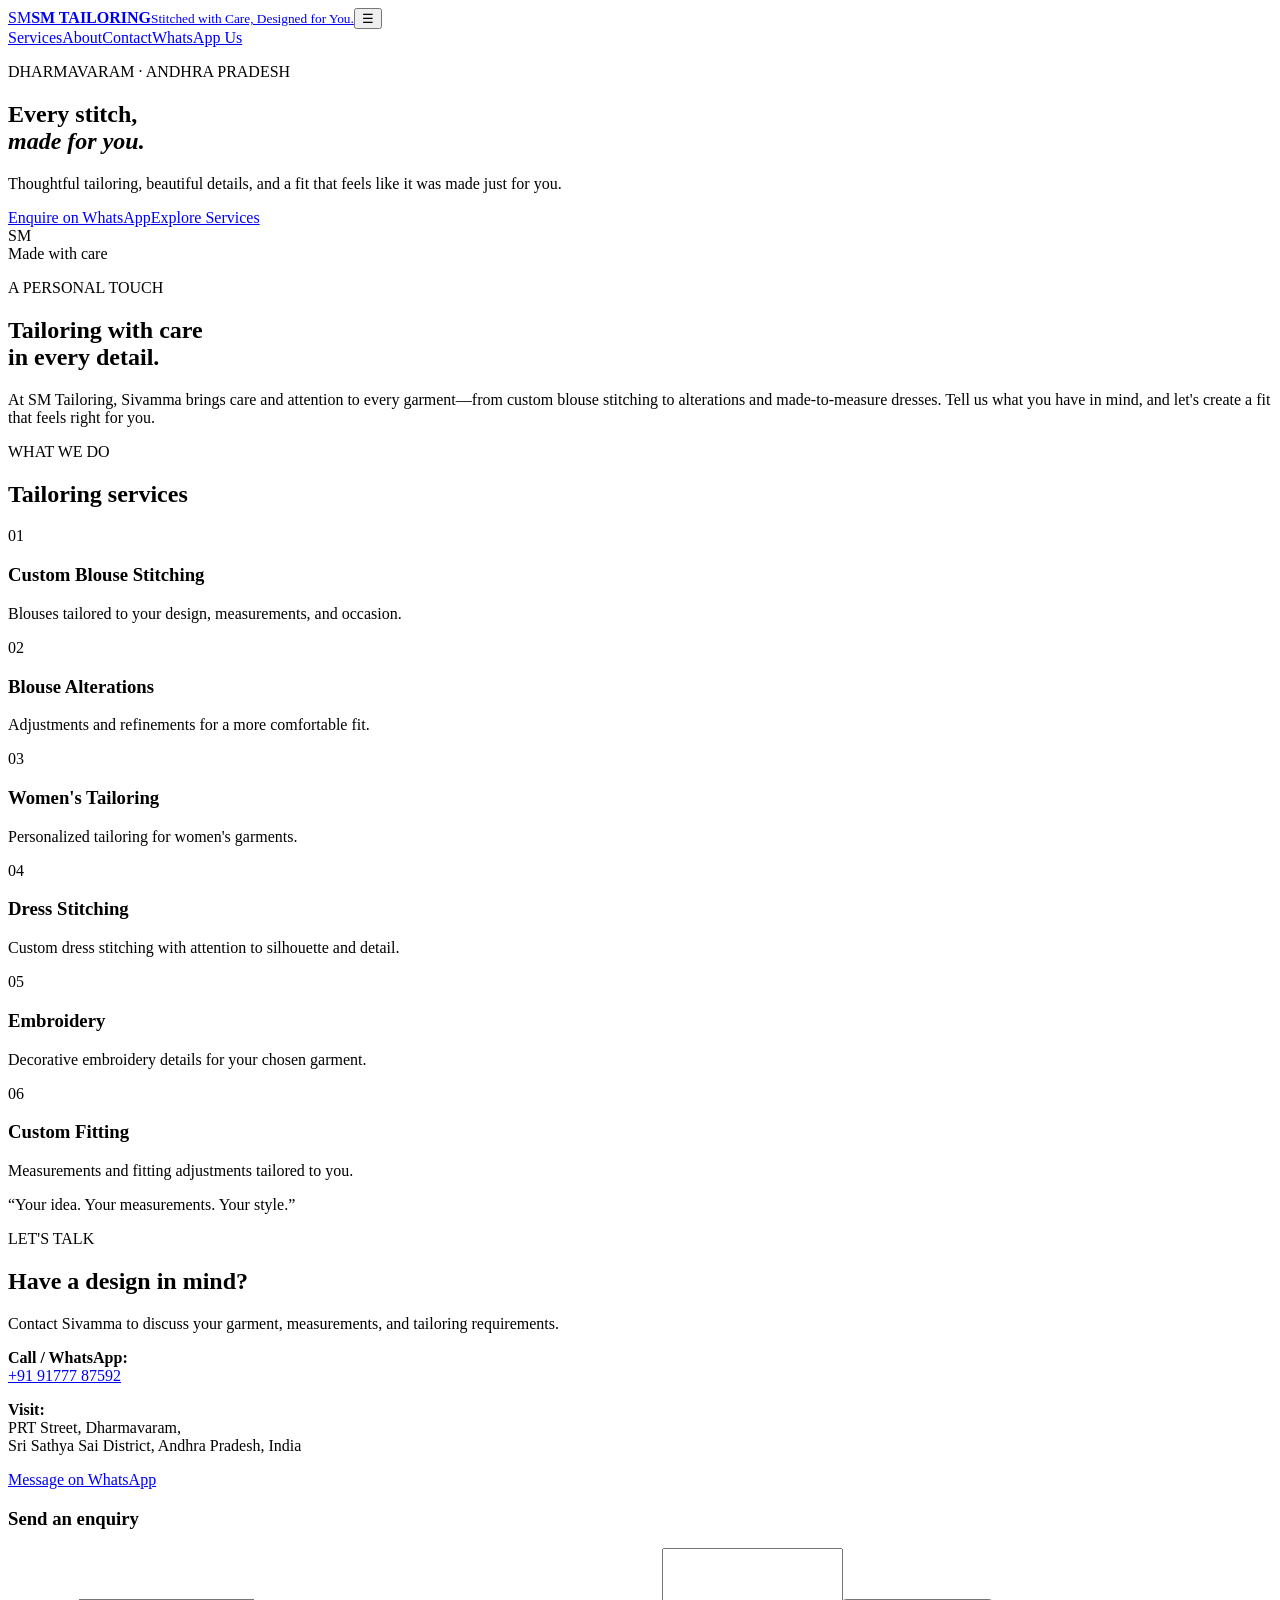
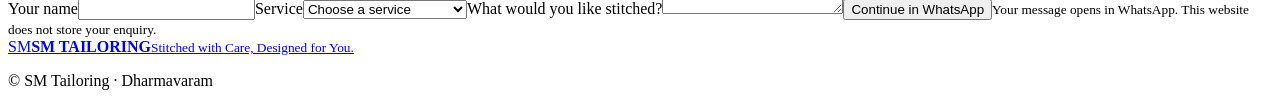
==== index.html @ 9ba4711d "Publish SM Tailoring site from repository root" ====
<!doctype html>
<html lang="en">
<head>
<meta charset="utf-8"><meta name="viewport" content="width=device-width,initial-scale=1">
<title>SM Tailoring | Custom Blouses & Women's Tailoring in Dharmavaram</title>
<meta name="description" content="SM Tailoring by Sivamma in Dharmavaram offers custom blouse stitching, alterations, dress stitching, embroidery and custom fitting.">
<meta name="theme-color" content="#702b3a">
<link rel="stylesheet" href="style.css">
</head>
<body>
<header class="site-header"><a class="brand" href="#home"><span class="monogram">SM</span><span><b>SM TAILORING</b><small>Stitched with Care, Designed for You.</small></span></a><button class="menu-toggle" aria-label="Toggle navigation" aria-expanded="false">☰</button><nav class="nav"><a href="#services">Services</a><a href="#about">About</a><a href="#contact">Contact</a><a class="nav-cta" href="https://wa.me/919177787592" target="_blank" rel="noopener">WhatsApp Us</a></nav></header>
<main>
<section class="hero" id="home"><div class="hero-content"><p class="eyebrow">DHARMAVARAM · ANDHRA PRADESH</p><h1>Every stitch,<br><em>made for you.</em></h1><p>Thoughtful tailoring, beautiful details, and a fit that feels like it was made just for you.</p><div class="actions"><a class="button primary" href="#contact">Enquire on WhatsApp</a><a class="button secondary" href="#services">Explore Services</a></div></div><div class="hero-art" role="img" aria-label="Decorative tailoring illustration"><div class="thread-circle">SM</div><span>Made with care</span></div></section>
<section class="intro section" id="about"><p class="eyebrow">A PERSONAL TOUCH</p><h2>Tailoring with care<br>in every detail.</h2><p class="intro-copy">At SM Tailoring, Sivamma brings care and attention to every garment—from custom blouse stitching to alterations and made-to-measure dresses. Tell us what you have in mind, and let's create a fit that feels right for you.</p></section>
<section class="section services" id="services"><p class="eyebrow">WHAT WE DO</p><h2>Tailoring services</h2><div class="service-grid"><article><span>01</span><h3>Custom Blouse Stitching</h3><p>Blouses tailored to your design, measurements, and occasion.</p></article><article><span>02</span><h3>Blouse Alterations</h3><p>Adjustments and refinements for a more comfortable fit.</p></article><article><span>03</span><h3>Women's Tailoring</h3><p>Personalized tailoring for women's garments.</p></article><article><span>04</span><h3>Dress Stitching</h3><p>Custom dress stitching with attention to silhouette and detail.</p></article><article><span>05</span><h3>Embroidery</h3><p>Decorative embroidery details for your chosen garment.</p></article><article><span>06</span><h3>Custom Fitting</h3><p>Measurements and fitting adjustments tailored to you.</p></article></div></section>
<section class="quote-band"><p>“Your idea. Your measurements. Your style.”</p></section>
<section class="section contact" id="contact"><div><p class="eyebrow">LET'S TALK</p><h2>Have a design in mind?</h2><p>Contact Sivamma to discuss your garment, measurements, and tailoring requirements.</p><p><strong>Call / WhatsApp:</strong><br><a href="tel:+919177787592">+91 91777 87592</a></p><p><strong>Visit:</strong><br>PRT Street, Dharmavaram,<br>Sri Sathya Sai District, Andhra Pradesh, India</p><a class="button primary" href="https://wa.me/919177787592?text=Hello%20SM%20Tailoring%2C%20I%27d%20like%20to%20enquire%20about%20tailoring." target="_blank" rel="noopener">Message on WhatsApp</a></div><form id="enquiry-form"><h3>Send an enquiry</h3><label for="customer-name">Your name</label><input id="customer-name" name="name" required maxlength="80"><label for="service">Service</label><select id="service" name="service" required><option value="">Choose a service</option><option>Custom blouse stitching</option><option>Blouse alterations</option><option>Women's tailoring</option><option>Dress stitching</option><option>Embroidery</option><option>Custom fitting</option><option>Other</option></select><label for="message">What would you like stitched?</label><textarea id="message" name="message" rows="4" maxlength="500"></textarea><button class="button primary" type="submit">Continue in WhatsApp</button><small>Your message opens in WhatsApp. This website does not store your enquiry.</small></form></section>
</main><footer><a class="brand footer-brand" href="#home"><span class="monogram">SM</span><span><b>SM TAILORING</b><small>Stitched with Care, Designed for You.</small></span></a><p>© <span id="year"></span> SM Tailoring · Dharmavaram</p></footer><script src="script.js"></script></body></html>
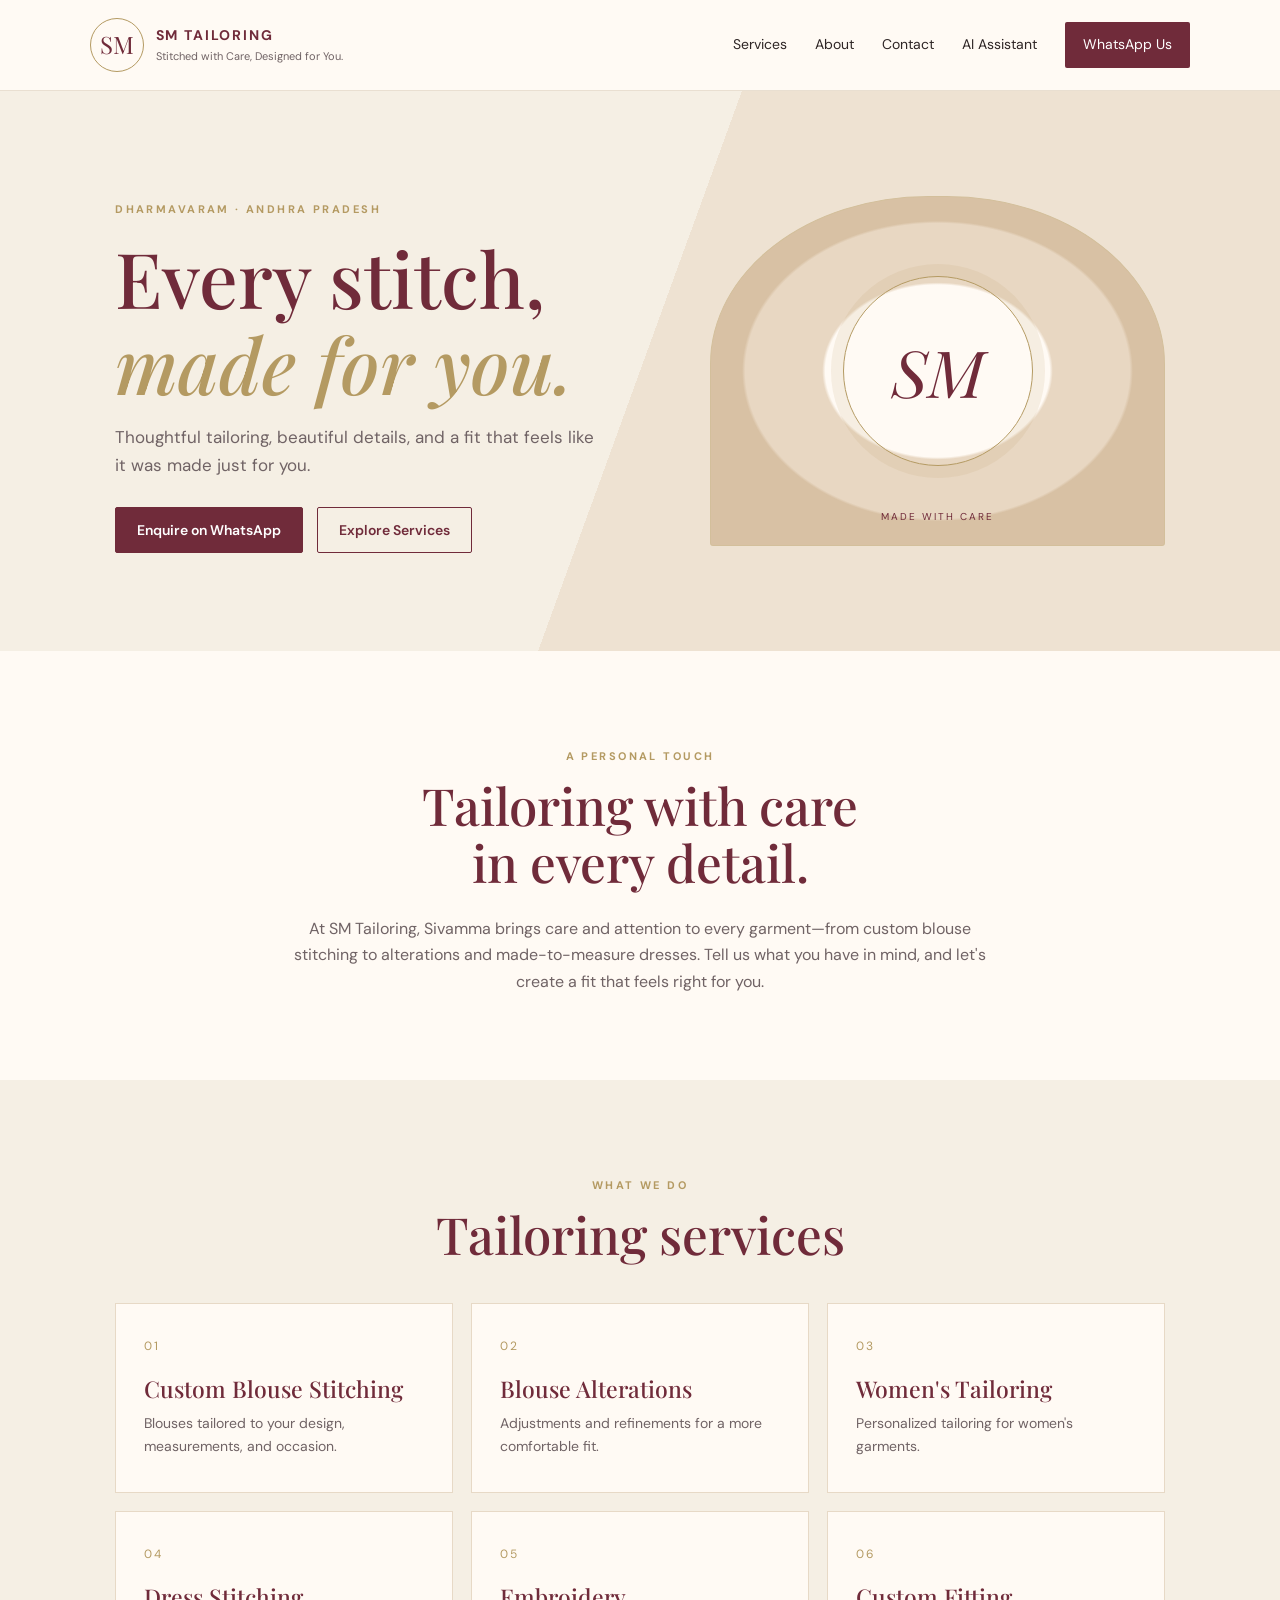
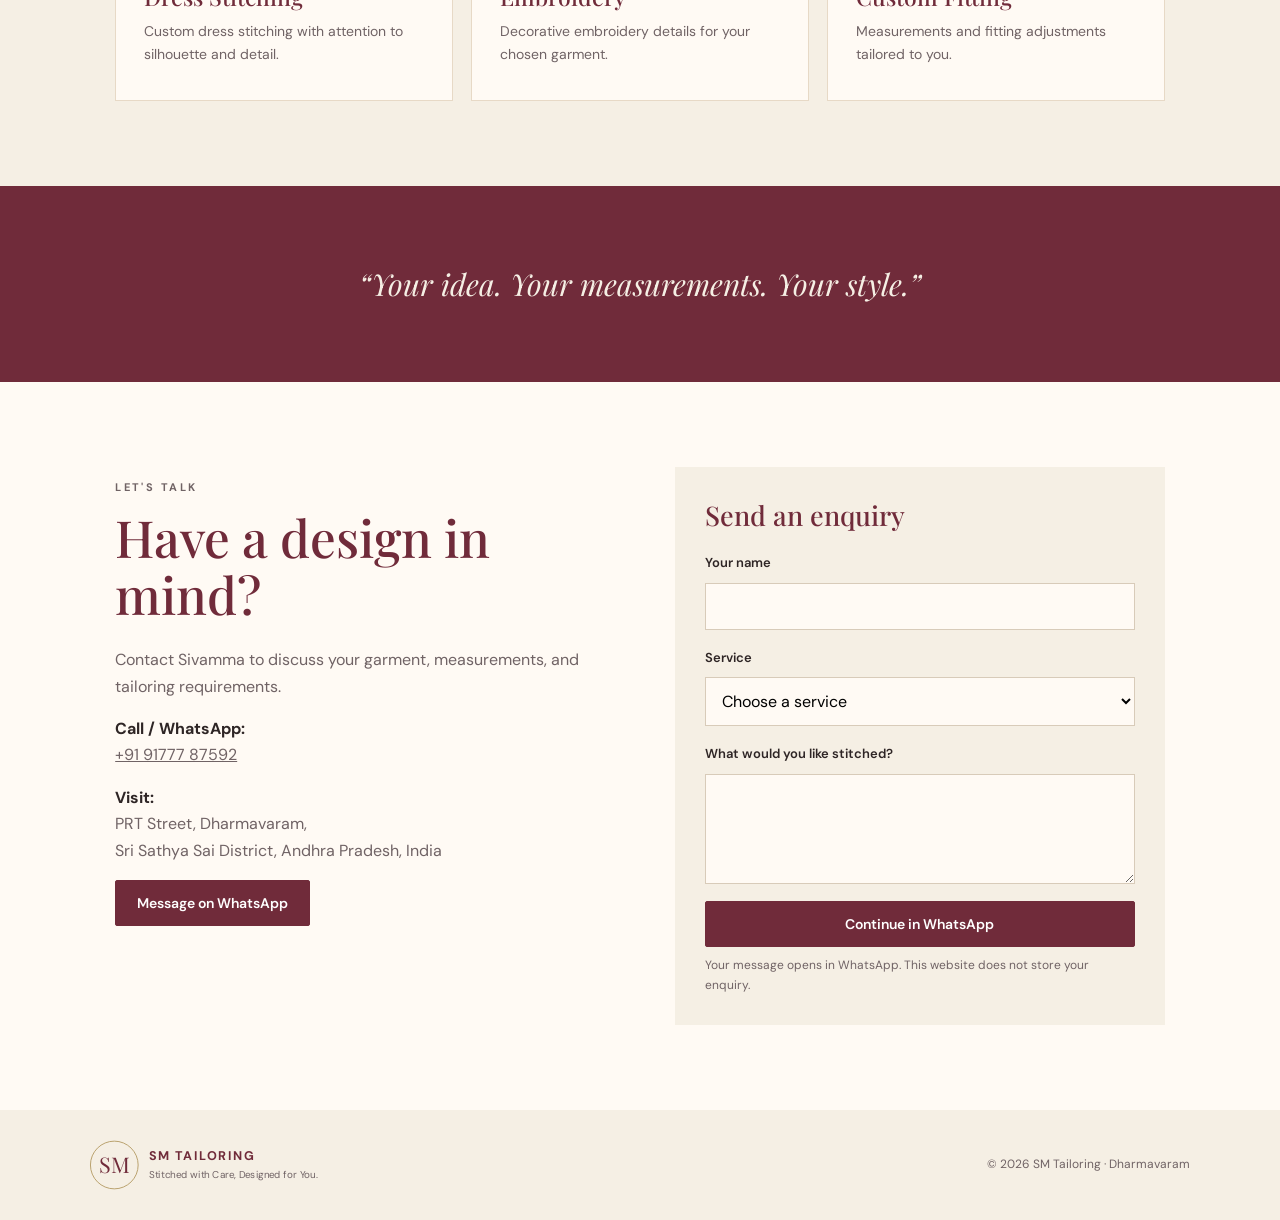
==== commit 921c8240: "feat: link tailoring AI assistant" ====
--- a/index.html
+++ b/index.html
@@ -8,7 +8,7 @@
 <link rel="stylesheet" href="style.css">
 </head>
 <body>
-<header class="site-header"><a class="brand" href="#home"><span class="monogram">SM</span><span><b>SM TAILORING</b><small>Stitched with Care, Designed for You.</small></span></a><button class="menu-toggle" aria-label="Toggle navigation" aria-expanded="false">☰</button><nav class="nav"><a href="#services">Services</a><a href="#about">About</a><a href="#contact">Contact</a><a class="nav-cta" href="https://wa.me/919177787592" target="_blank" rel="noopener">WhatsApp Us</a></nav></header>
+<header class="site-header"><a class="brand" href="#home"><span class="monogram">SM</span><span><b>SM TAILORING</b><small>Stitched with Care, Designed for You.</small></span></a><button class="menu-toggle" aria-label="Toggle navigation" aria-expanded="false">☰</button><nav class="nav"><a href="#services">Services</a><a href="#about">About</a><a href="#contact">Contact</a><a href="ai-assistant.html">AI Assistant</a><a class="nav-cta" href="https://wa.me/919177787592" target="_blank" rel="noopener">WhatsApp Us</a></nav></header>
 <main>
 <section class="hero" id="home"><div class="hero-content"><p class="eyebrow">DHARMAVARAM · ANDHRA PRADESH</p><h1>Every stitch,<br><em>made for you.</em></h1><p>Thoughtful tailoring, beautiful details, and a fit that feels like it was made just for you.</p><div class="actions"><a class="button primary" href="#contact">Enquire on WhatsApp</a><a class="button secondary" href="#services">Explore Services</a></div></div><div class="hero-art" role="img" aria-label="Decorative tailoring illustration"><div class="thread-circle">SM</div><span>Made with care</span></div></section>
 <section class="intro section" id="about"><p class="eyebrow">A PERSONAL TOUCH</p><h2>Tailoring with care<br>in every detail.</h2><p class="intro-copy">At SM Tailoring, Sivamma brings care and attention to every garment—from custom blouse stitching to alterations and made-to-measure dresses. Tell us what you have in mind, and let's create a fit that feels right for you.</p></section>
--- a/style.css
+++ b/style.css
@@ -0,0 +1,2 @@
+@import url('https://fonts.googleapis.com/css2?family=DM+Sans:wght@400;500;600;700&family=Playfair+Display:ital,wght@0,500;0,600;1,500;1,600&display=swap');
+:root{--ivory:#f5efe4;--burgundy:#702b3a;--gold:#b49a62;--ink:#2e2525;--muted:#706365;--white:#fffaf4}*{box-sizing:border-box}html{scroll-behavior:smooth}body{margin:0;background:var(--ivory);color:var(--ink);font-family:'DM Sans',sans-serif;line-height:1.65}a{color:inherit}.site-header{height:auto;min-height:90px;padding:18px 7%;display:flex;align-items:center;justify-content:space-between;gap:24px;background:var(--white);position:sticky;top:0;z-index:5;border-bottom:1px solid #e9dfd1}.brand{display:flex;gap:12px;align-items:center;text-decoration:none}.monogram{display:grid;place-items:center;border:1px solid var(--gold);color:var(--burgundy);font-family:'Playfair Display',serif;font-size:24px;width:54px;height:54px;border-radius:50%}.brand b{display:block;letter-spacing:.13em;font-size:14px;color:var(--burgundy)}.brand small{display:block;font-size:11px;color:var(--muted)}.nav{display:flex;align-items:center;gap:28px}.nav a{text-decoration:none;font-size:14px}.nav a:hover{color:var(--burgundy)}.nav .nav-cta{background:var(--burgundy);color:white;padding:11px 18px;border-radius:2px}.menu-toggle{display:none;background:none;border:0;font-size:25px;color:var(--burgundy)}.hero{padding:85px 9%;min-height:560px;display:grid;grid-template-columns:1.1fr .9fr;align-items:center;gap:40px;background:linear-gradient(110deg,var(--ivory) 50%,#eee2d2 50%)}.eyebrow{font-size:11px;letter-spacing:.22em;font-weight:700;color:var(--gold)}h1,h2{font-family:'Playfair Display',serif;font-weight:500;line-height:1.12;color:var(--burgundy)}h1{font-size:clamp(48px,6vw,78px);margin:16px 0}h1 em{color:var(--gold)}h2{font-size:clamp(36px,4vw,52px);margin:12px 0 24px}.hero-content>p:not(.eyebrow){max-width:490px;color:var(--muted);font-size:17px}.actions{display:flex;gap:14px;flex-wrap:wrap;margin-top:28px}.button{display:inline-block;padding:13px 21px;border:1px solid var(--burgundy);font:600 14px 'DM Sans',sans-serif;text-decoration:none;cursor:pointer;border-radius:2px}.primary{background:var(--burgundy);color:white}.secondary{color:var(--burgundy);background:transparent}.button:hover{filter:brightness(1.1)}.hero-art{min-height:350px;display:grid;place-items:center;position:relative;border:1px solid #d3bf9b;background:radial-gradient(ellipse at center,#fffaf4 0 35%,#e8d7c2 36% 60%,#d8c1a4 61%);border-radius:48% 48% 3px 3px}.thread-circle{width:190px;height:190px;border:1px solid var(--gold);outline:12px solid #b49a6220;border-radius:50%;display:grid;place-items:center;font:italic 65px 'Playfair Display',serif;color:var(--burgundy)}.hero-art>span{position:absolute;bottom:20px;letter-spacing:.2em;text-transform:uppercase;font-size:10px;color:var(--burgundy)}.section{padding:85px 9%}.intro{text-align:center;background:var(--white)}.intro-copy{max-width:720px;margin:0 auto;color:var(--muted)}.services{text-align:center}.service-grid{display:grid;grid-template-columns:repeat(3,1fr);gap:18px;text-align:left;margin-top:40px}.service-grid article{padding:28px;background:var(--white);border:1px solid #e7d9c6;min-height:190px}.service-grid article span{color:var(--gold);font-size:12px;letter-spacing:.15em}.service-grid h3{font:500 23px 'Playfair Display',serif;color:var(--burgundy);margin:14px 0 8px}.service-grid p{font-size:14px;color:var(--muted);margin:0}.quote-band{padding:48px 20px;background:var(--burgundy);text-align:center;color:var(--ivory);font:italic 30px 'Playfair Display',serif}.contact{display:grid;grid-template-columns:1fr 1fr;gap:70px;background:var(--white)}.contact p{color:var(--muted)}.contact strong{color:var(--ink)}form{padding:30px;background:var(--ivory);display:flex;flex-direction:column;gap:9px}form h3{font:500 27px 'Playfair Display',serif;color:var(--burgundy);margin:0 0 10px}label{font-size:13px;font-weight:600}input,select,textarea{font:16px 'DM Sans',sans-serif;padding:12px;border:1px solid #d8cbb9;background:var(--white);width:100%;margin-bottom:8px}form small{font-size:12px;color:var(--muted)}footer{display:flex;justify-content:space-between;align-items:center;padding:28px 7%;gap:20px;background:var(--ivory);font-size:12px;color:var(--muted)}.footer-brand{transform:scale(.9);transform-origin:left center}@media(max-width:800px){.site-header{padding:14px 5%;flex-wrap:wrap}.menu-toggle{display:block}.nav{display:none;width:100%;flex-direction:column;align-items:stretch;gap:0}.nav.open{display:flex}.nav a{padding:12px 0}.nav .nav-cta{text-align:center;margin-top:8px}.hero{grid-template-columns:1fr;padding:60px 7%;gap:35px}.hero-art{min-height:270px}.section{padding:65px 7%}.service-grid{grid-template-columns:repeat(2,1fr)}.contact{grid-template-columns:1fr;gap:35px}footer{flex-direction:column;align-items:flex-start}}@media(max-width:480px){.service-grid{grid-template-columns:1fr}.quote-band{font-size:24px}.brand small{font-size:10px}footer{padding:24px 6%}}@media(prefers-reduced-motion:reduce){html{scroll-behavior:auto}}
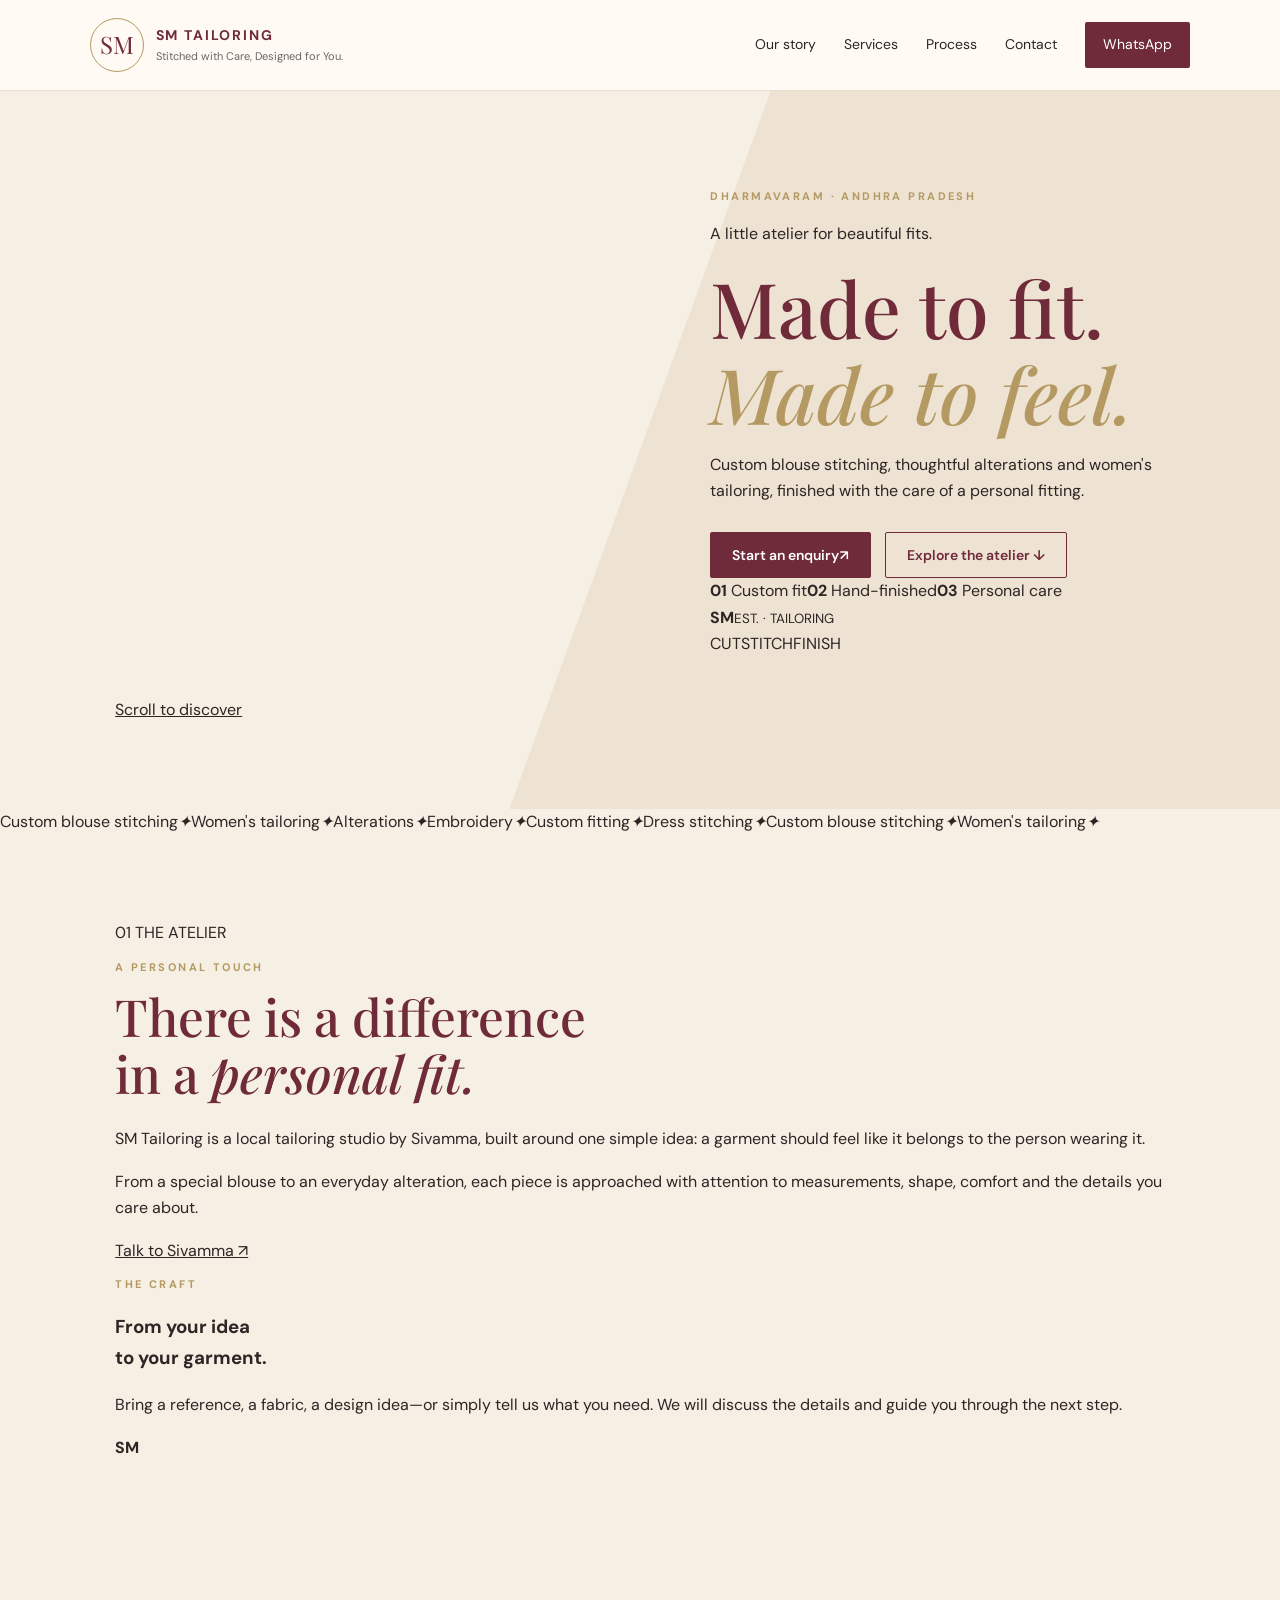
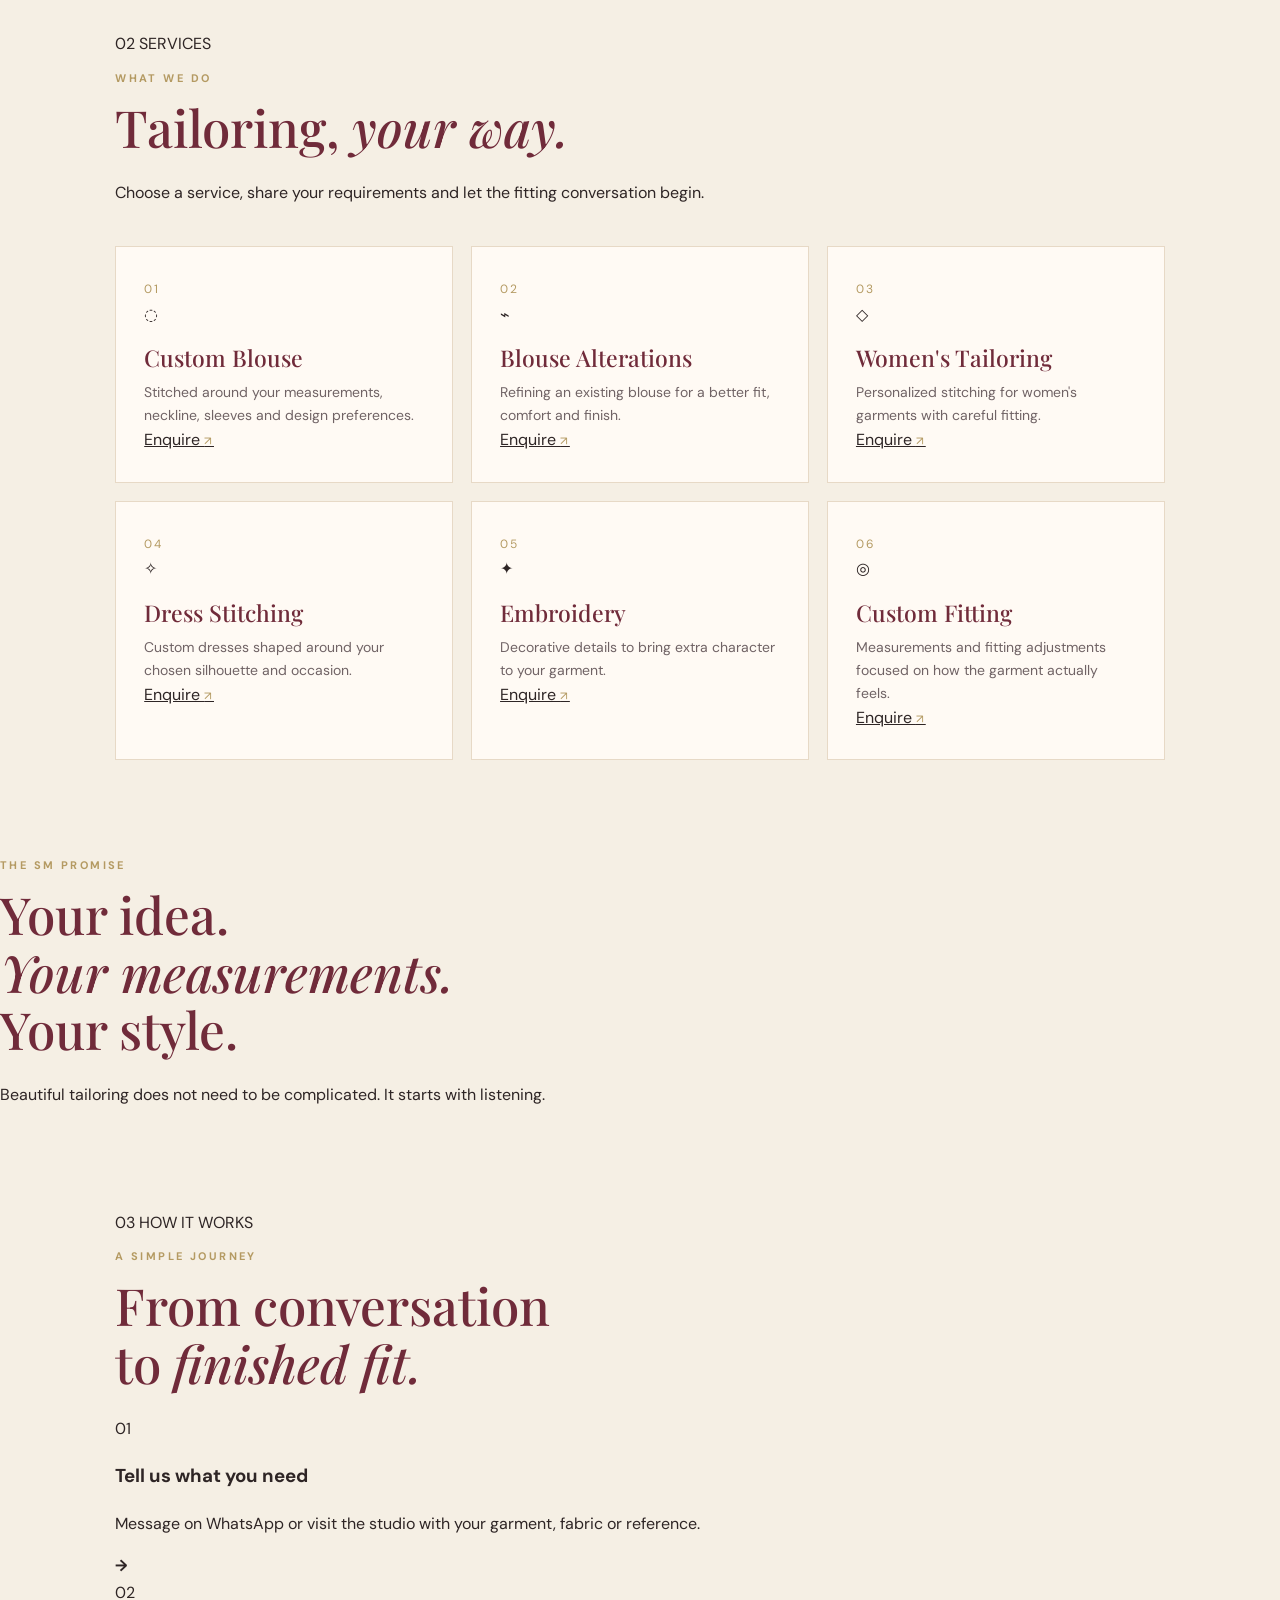
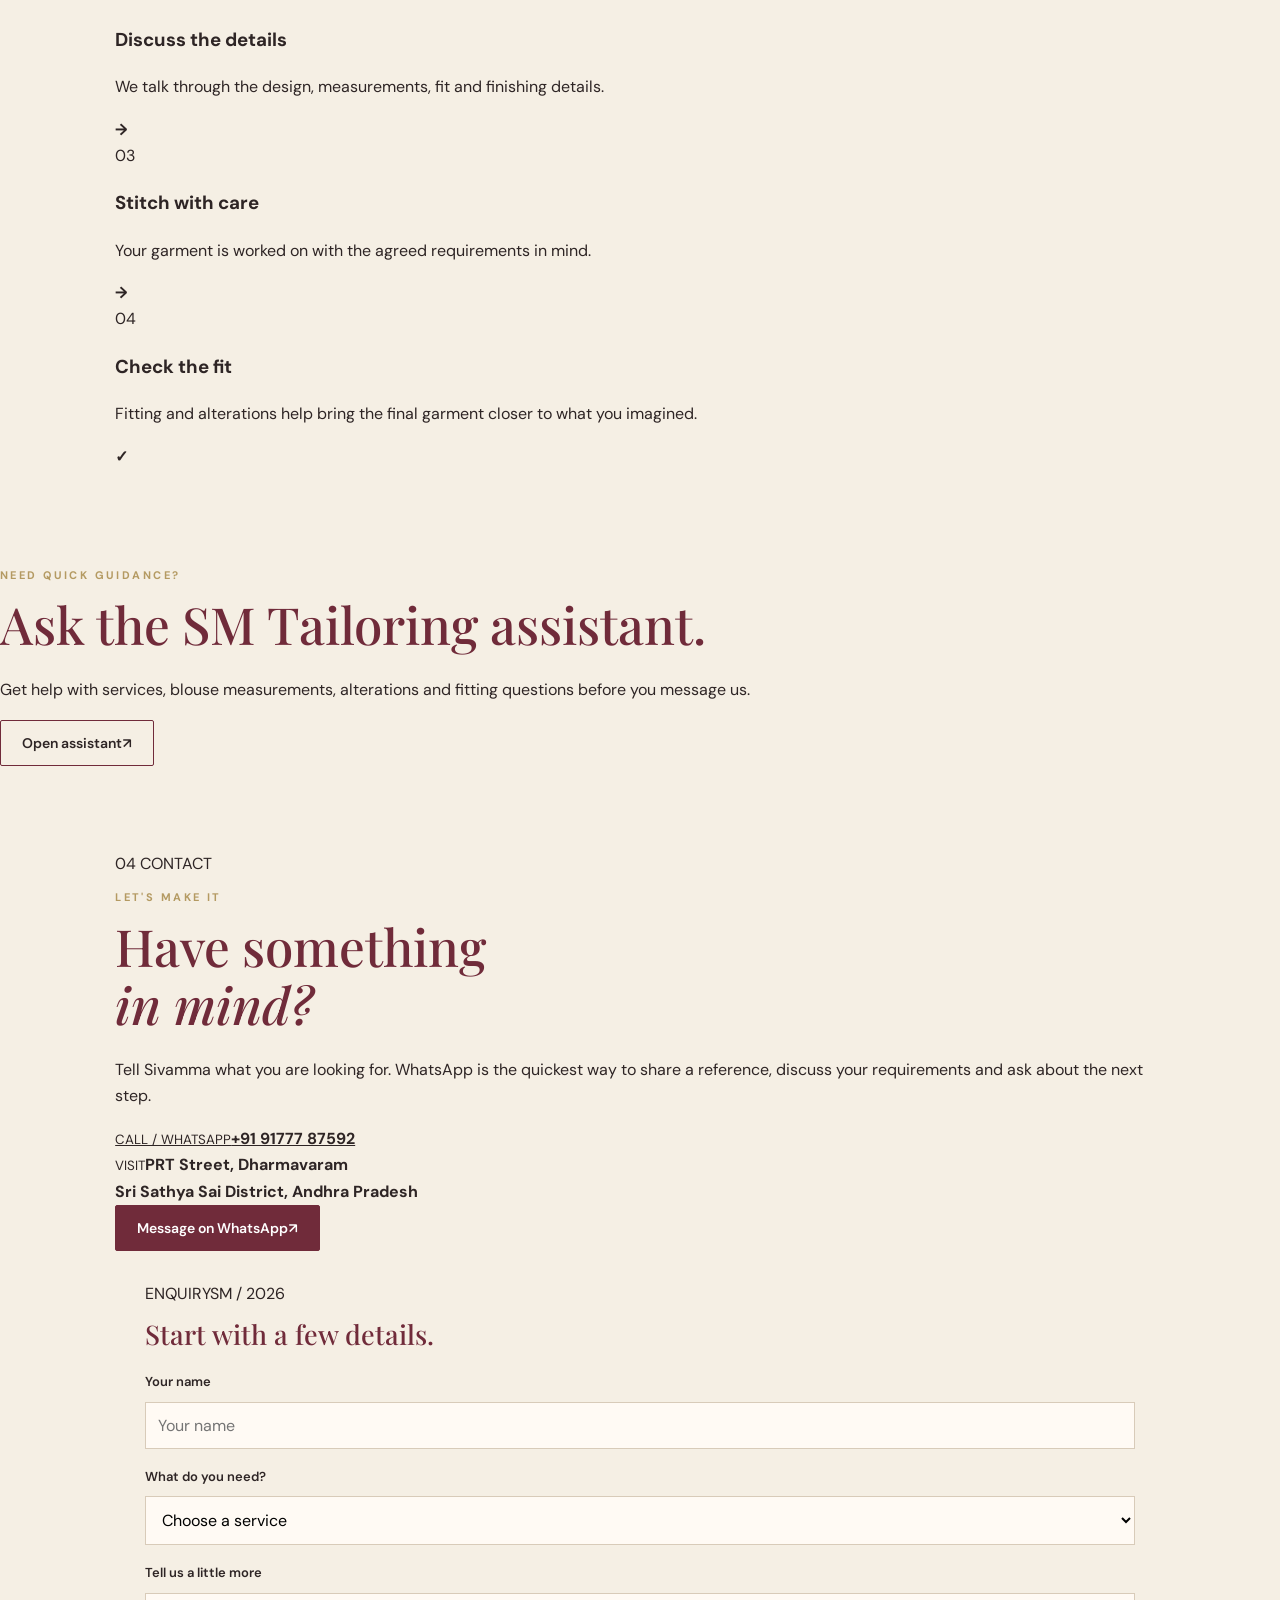
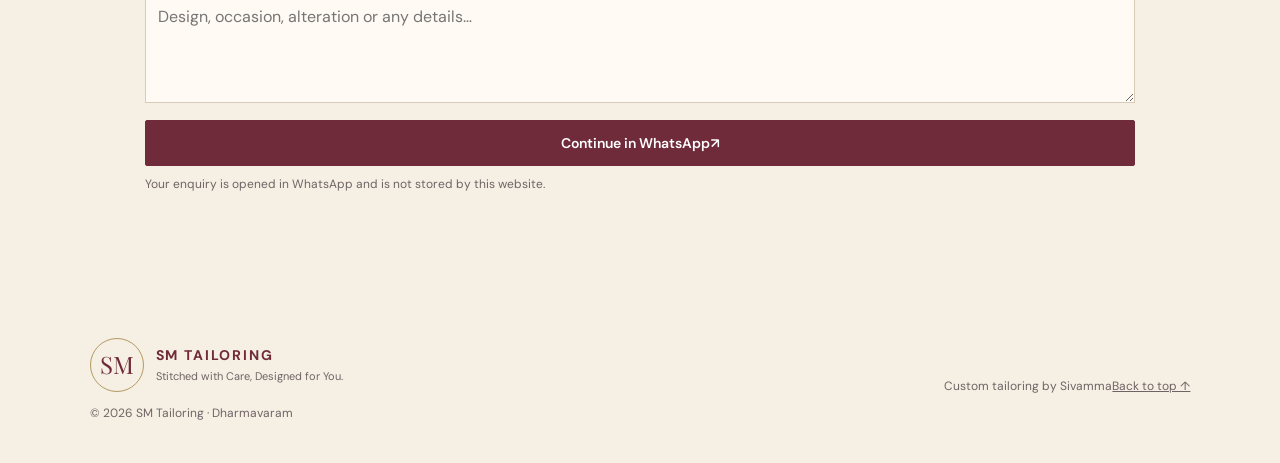
==== commit a308ccc6: "Rebuild SM Tailoring homepage with immersive fashion atelier experience" ====
--- a/index.html
+++ b/index.html
@@ -1,18 +1,117 @@
 <!doctype html>
 <html lang="en">
 <head>
-<meta charset="utf-8"><meta name="viewport" content="width=device-width,initial-scale=1">
+<meta charset="utf-8">
+<meta name="viewport" content="width=device-width,initial-scale=1">
 <title>SM Tailoring | Custom Blouses & Women's Tailoring in Dharmavaram</title>
-<meta name="description" content="SM Tailoring by Sivamma in Dharmavaram offers custom blouse stitching, alterations, dress stitching, embroidery and custom fitting.">
-<meta name="theme-color" content="#702b3a">
+<meta name="description" content="SM Tailoring by Sivamma in Dharmavaram, Andhra Pradesh. Custom blouse stitching, alterations, women's tailoring, dress stitching, embroidery and custom fitting.">
+<meta name="theme-color" content="#5c2030">
+<meta name="color-scheme" content="light">
+<meta property="og:title" content="SM Tailoring — Made for You">
+<meta property="og:description" content="Custom tailoring and blouse stitching by Sivamma in Dharmavaram.">
+<meta property="og:type" content="website">
+<link rel="manifest" href="manifest.webmanifest">
+<link rel="icon" href="favicon.svg" type="image/svg+xml">
+<link rel="preconnect" href="https://fonts.googleapis.com">
+<link rel="preconnect" href="https://fonts.gstatic.com" crossorigin>
+<link href="https://fonts.googleapis.com/css2?family=DM+Sans:wght@400;500;600;700&family=Playfair+Display:ital,wght@500;600&display=swap" rel="stylesheet">
 <link rel="stylesheet" href="style.css">
 </head>
 <body>
-<header class="site-header"><a class="brand" href="#home"><span class="monogram">SM</span><span><b>SM TAILORING</b><small>Stitched with Care, Designed for You.</small></span></a><button class="menu-toggle" aria-label="Toggle navigation" aria-expanded="false">☰</button><nav class="nav"><a href="#services">Services</a><a href="#about">About</a><a href="#contact">Contact</a><a href="ai-assistant.html">AI Assistant</a><a class="nav-cta" href="https://wa.me/919177787592" target="_blank" rel="noopener">WhatsApp Us</a></nav></header>
+<div class="site-noise" aria-hidden="true"></div>
+<header class="site-header" id="top">
+  <a class="brand" href="#home" aria-label="SM Tailoring home">
+    <span class="monogram">SM</span>
+    <span><b>SM TAILORING</b><small>Stitched with Care, Designed for You.</small></span>
+  </a>
+  <button class="menu-toggle" aria-label="Open navigation" aria-expanded="false">☰</button>
+  <nav class="nav" aria-label="Primary navigation">
+    <a href="#story">Our story</a><a href="#services">Services</a><a href="#process">Process</a><a href="#contact">Contact</a>
+    <a class="nav-cta" href="https://wa.me/919177787592?text=Hello%20SM%20Tailoring%2C%20I%27d%20like%20to%20enquire." target="_blank" rel="noopener">WhatsApp</a>
+  </nav>
+</header>
+
 <main>
-<section class="hero" id="home"><div class="hero-content"><p class="eyebrow">DHARMAVARAM · ANDHRA PRADESH</p><h1>Every stitch,<br><em>made for you.</em></h1><p>Thoughtful tailoring, beautiful details, and a fit that feels like it was made just for you.</p><div class="actions"><a class="button primary" href="#contact">Enquire on WhatsApp</a><a class="button secondary" href="#services">Explore Services</a></div></div><div class="hero-art" role="img" aria-label="Decorative tailoring illustration"><div class="thread-circle">SM</div><span>Made with care</span></div></section>
-<section class="intro section" id="about"><p class="eyebrow">A PERSONAL TOUCH</p><h2>Tailoring with care<br>in every detail.</h2><p class="intro-copy">At SM Tailoring, Sivamma brings care and attention to every garment—from custom blouse stitching to alterations and made-to-measure dresses. Tell us what you have in mind, and let's create a fit that feels right for you.</p></section>
-<section class="section services" id="services"><p class="eyebrow">WHAT WE DO</p><h2>Tailoring services</h2><div class="service-grid"><article><span>01</span><h3>Custom Blouse Stitching</h3><p>Blouses tailored to your design, measurements, and occasion.</p></article><article><span>02</span><h3>Blouse Alterations</h3><p>Adjustments and refinements for a more comfortable fit.</p></article><article><span>03</span><h3>Women's Tailoring</h3><p>Personalized tailoring for women's garments.</p></article><article><span>04</span><h3>Dress Stitching</h3><p>Custom dress stitching with attention to silhouette and detail.</p></article><article><span>05</span><h3>Embroidery</h3><p>Decorative embroidery details for your chosen garment.</p></article><article><span>06</span><h3>Custom Fitting</h3><p>Measurements and fitting adjustments tailored to you.</p></article></div></section>
-<section class="quote-band"><p>“Your idea. Your measurements. Your style.”</p></section>
-<section class="section contact" id="contact"><div><p class="eyebrow">LET'S TALK</p><h2>Have a design in mind?</h2><p>Contact Sivamma to discuss your garment, measurements, and tailoring requirements.</p><p><strong>Call / WhatsApp:</strong><br><a href="tel:+919177787592">+91 91777 87592</a></p><p><strong>Visit:</strong><br>PRT Street, Dharmavaram,<br>Sri Sathya Sai District, Andhra Pradesh, India</p><a class="button primary" href="https://wa.me/919177787592?text=Hello%20SM%20Tailoring%2C%20I%27d%20like%20to%20enquire%20about%20tailoring." target="_blank" rel="noopener">Message on WhatsApp</a></div><form id="enquiry-form"><h3>Send an enquiry</h3><label for="customer-name">Your name</label><input id="customer-name" name="name" required maxlength="80"><label for="service">Service</label><select id="service" name="service" required><option value="">Choose a service</option><option>Custom blouse stitching</option><option>Blouse alterations</option><option>Women's tailoring</option><option>Dress stitching</option><option>Embroidery</option><option>Custom fitting</option><option>Other</option></select><label for="message">What would you like stitched?</label><textarea id="message" name="message" rows="4" maxlength="500"></textarea><button class="button primary" type="submit">Continue in WhatsApp</button><small>Your message opens in WhatsApp. This website does not store your enquiry.</small></form></section>
-</main><footer><a class="brand footer-brand" href="#home"><span class="monogram">SM</span><span><b>SM TAILORING</b><small>Stitched with Care, Designed for You.</small></span></a><p>© <span id="year"></span> SM Tailoring · Dharmavaram</p></footer><script src="script.js"></script></body></html>+<section class="hero" id="home">
+  <div class="hero-backdrop" aria-hidden="true"></div>
+  <div class="hero-grid">
+    <div class="hero-copy reveal">
+      <p class="eyebrow">DHARMAVARAM · ANDHRA PRADESH</p>
+      <p class="hero-kicker">A little atelier for beautiful fits.</p>
+      <h1>Made to fit.<br><em>Made to feel.</em></h1>
+      <p class="hero-lead">Custom blouse stitching, thoughtful alterations and women's tailoring, finished with the care of a personal fitting.</p>
+      <div class="actions">
+        <a class="button primary magnetic" href="https://wa.me/919177787592?text=Hello%20SM%20Tailoring%2C%20I%27d%20like%20to%20discuss%20a%20garment." target="_blank" rel="noopener"><span>Start an enquiry</span><i>↗</i></a>
+        <a class="button secondary" href="#services">Explore the atelier <i>↓</i></a>
+      </div>
+      <div class="hero-meta"><span><b>01</b> Custom fit</span><span><b>02</b> Hand-finished</span><span><b>03</b> Personal care</span></div>
+    </div>
+    <div class="hero-visual reveal reveal-delay" aria-label="Decorative tailoring artwork">
+      <div class="fabric-orbit orbit-one"></div><div class="fabric-orbit orbit-two"></div>
+      <div class="hero-medallion"><span class="needle-line"></span><strong>SM</strong><small>EST. · TAILORING</small></div>
+      <span class="visual-note note-one">CUT</span><span class="visual-note note-two">STITCH</span><span class="visual-note note-three">FINISH</span>
+    </div>
+  </div>
+  <a class="scroll-cue" href="#story"><span></span>Scroll to discover</a>
+</section>
+
+<section class="marquee" aria-label="Tailoring specialties">
+  <div class="marquee-track"><span>Custom blouse stitching</span><i>✦</i><span>Women's tailoring</span><i>✦</i><span>Alterations</span><i>✦</i><span>Embroidery</span><i>✦</i><span>Custom fitting</span><i>✦</i><span>Dress stitching</span><i>✦</i><span>Custom blouse stitching</span><i>✦</i><span>Women's tailoring</span><i>✦</i></div>
+</section>
+
+<section class="section story" id="story">
+  <div class="section-index reveal">01 <span>THE ATELIER</span></div>
+  <div class="story-layout">
+    <div class="story-title reveal"><p class="eyebrow">A PERSONAL TOUCH</p><h2>There is a difference<br>in a <em>personal fit.</em></h2></div>
+    <div class="story-copy reveal reveal-delay"><p>SM Tailoring is a local tailoring studio by Sivamma, built around one simple idea: a garment should feel like it belongs to the person wearing it.</p><p>From a special blouse to an everyday alteration, each piece is approached with attention to measurements, shape, comfort and the details you care about.</p><a class="text-link" href="#contact">Talk to Sivamma <span>↗</span></a></div>
+  </div>
+  <div class="craft-panel reveal">
+    <div class="craft-copy"><p class="eyebrow">THE CRAFT</p><h3>From your idea<br>to your garment.</h3><p>Bring a reference, a fabric, a design idea—or simply tell us what you need. We will discuss the details and guide you through the next step.</p></div>
+    <div class="thread-art" aria-hidden="true"><span></span><span></span><span></span><b>SM</b></div>
+  </div>
+</section>
+
+<section class="section services-section" id="services">
+  <div class="section-index reveal">02 <span>SERVICES</span></div>
+  <div class="services-heading"><div class="reveal"><p class="eyebrow">WHAT WE DO</p><h2>Tailoring, <em>your way.</em></h2></div><p class="reveal reveal-delay">Choose a service, share your requirements and let the fitting conversation begin.</p></div>
+  <div class="service-grid">
+    <article class="service-card reveal"><span class="service-no">01</span><div class="service-icon">◌</div><h3>Custom Blouse</h3><p>Stitched around your measurements, neckline, sleeves and design preferences.</p><a href="#contact" aria-label="Enquire about custom blouse stitching">Enquire <span>↗</span></a></article>
+    <article class="service-card reveal"><span class="service-no">02</span><div class="service-icon">⌁</div><h3>Blouse Alterations</h3><p>Refining an existing blouse for a better fit, comfort and finish.</p><a href="#contact" aria-label="Enquire about blouse alterations">Enquire <span>↗</span></a></article>
+    <article class="service-card reveal"><span class="service-no">03</span><div class="service-icon">◇</div><h3>Women's Tailoring</h3><p>Personalized stitching for women's garments with careful fitting.</p><a href="#contact" aria-label="Enquire about women's tailoring">Enquire <span>↗</span></a></article>
+    <article class="service-card reveal"><span class="service-no">04</span><div class="service-icon">✧</div><h3>Dress Stitching</h3><p>Custom dresses shaped around your chosen silhouette and occasion.</p><a href="#contact" aria-label="Enquire about dress stitching">Enquire <span>↗</span></a></article>
+    <article class="service-card reveal"><span class="service-no">05</span><div class="service-icon">✦</div><h3>Embroidery</h3><p>Decorative details to bring extra character to your garment.</p><a href="#contact" aria-label="Enquire about embroidery">Enquire <span>↗</span></a></article>
+    <article class="service-card featured reveal"><span class="service-no">06</span><div class="service-icon">◎</div><h3>Custom Fitting</h3><p>Measurements and fitting adjustments focused on how the garment actually feels.</p><a href="#contact" aria-label="Enquire about custom fitting">Enquire <span>↗</span></a></article>
+  </div>
+</section>
+
+<section class="statement"><div class="statement-inner reveal"><p class="eyebrow">THE SM PROMISE</p><h2>Your idea.<br><em>Your measurements.</em><br>Your style.</h2><div class="statement-line"></div><p>Beautiful tailoring does not need to be complicated. It starts with listening.</p></div></section>
+
+<section class="section process" id="process">
+  <div class="section-index reveal">03 <span>HOW IT WORKS</span></div>
+  <div class="process-heading reveal"><p class="eyebrow">A SIMPLE JOURNEY</p><h2>From conversation<br>to <em>finished fit.</em></h2></div>
+  <div class="process-list">
+    <div class="process-item reveal"><span>01</span><div><h3>Tell us what you need</h3><p>Message on WhatsApp or visit the studio with your garment, fabric or reference.</p></div><b>→</b></div>
+    <div class="process-item reveal"><span>02</span><div><h3>Discuss the details</h3><p>We talk through the design, measurements, fit and finishing details.</p></div><b>→</b></div>
+    <div class="process-item reveal"><span>03</span><div><h3>Stitch with care</h3><p>Your garment is worked on with the agreed requirements in mind.</p></div><b>→</b></div>
+    <div class="process-item reveal"><span>04</span><div><h3>Check the fit</h3><p>Fitting and alterations help bring the final garment closer to what you imagined.</p></div><b>✓</b></div>
+  </div>
+</section>
+
+<section class="ai-strip">
+  <div><p class="eyebrow">NEED QUICK GUIDANCE?</p><h2>Ask the SM Tailoring assistant.</h2><p>Get help with services, blouse measurements, alterations and fitting questions before you message us.</p></div>
+  <a class="button light magnetic" href="ai-assistant.html"><span>Open assistant</span><i>↗</i></a>
+</section>
+
+<section class="section contact-section" id="contact">
+  <div class="section-index reveal">04 <span>CONTACT</span></div>
+  <div class="contact-grid">
+    <div class="contact-copy reveal"><p class="eyebrow">LET'S MAKE IT</p><h2>Have something<br><em>in mind?</em></h2><p>Tell Sivamma what you are looking for. WhatsApp is the quickest way to share a reference, discuss your requirements and ask about the next step.</p><div class="contact-details"><a href="tel:+919177787592"><small>CALL / WHATSAPP</small><strong>+91 91777 87592</strong></a><div><small>VISIT</small><strong>PRT Street, Dharmavaram<br>Sri Sathya Sai District, Andhra Pradesh</strong></div></div><a class="button primary magnetic" href="https://wa.me/919177787592?text=Hello%20SM%20Tailoring%2C%20I%27d%20like%20to%20enquire%20about%20a%20garment." target="_blank" rel="noopener"><span>Message on WhatsApp</span><i>↗</i></a></div>
+    <form id="enquiry-form" class="enquiry-card reveal reveal-delay"><div class="form-top"><span>ENQUIRY</span><span>SM / 2026</span></div><h3>Start with a few details.</h3><label for="customer-name">Your name</label><input id="customer-name" name="name" required maxlength="80" autocomplete="name" placeholder="Your name"><label for="service">What do you need?</label><select id="service" name="service" required><option value="">Choose a service</option><option>Custom blouse stitching</option><option>Blouse alterations</option><option>Women's tailoring</option><option>Dress stitching</option><option>Embroidery</option><option>Custom fitting</option><option>Other</option></select><label for="message">Tell us a little more</label><textarea id="message" name="message" rows="4" maxlength="500" placeholder="Design, occasion, alteration or any details…"></textarea><button class="button primary" type="submit"><span>Continue in WhatsApp</span><i>↗</i></button><small>Your enquiry is opened in WhatsApp and is not stored by this website.</small></form>
+  </div>
+</section>
+</main>
+
+<footer><div class="footer-main"><a class="brand" href="#home"><span class="monogram">SM</span><span><b>SM TAILORING</b><small>Stitched with Care, Designed for You.</small></span></a><p>© <span id="year"></span> SM Tailoring · Dharmavaram</p></div><div class="footer-bottom"><span>Custom tailoring by Sivamma</span><a href="#top">Back to top ↑</a></div></footer>
+<script src="script.js"></script>
+</body>
+</html>
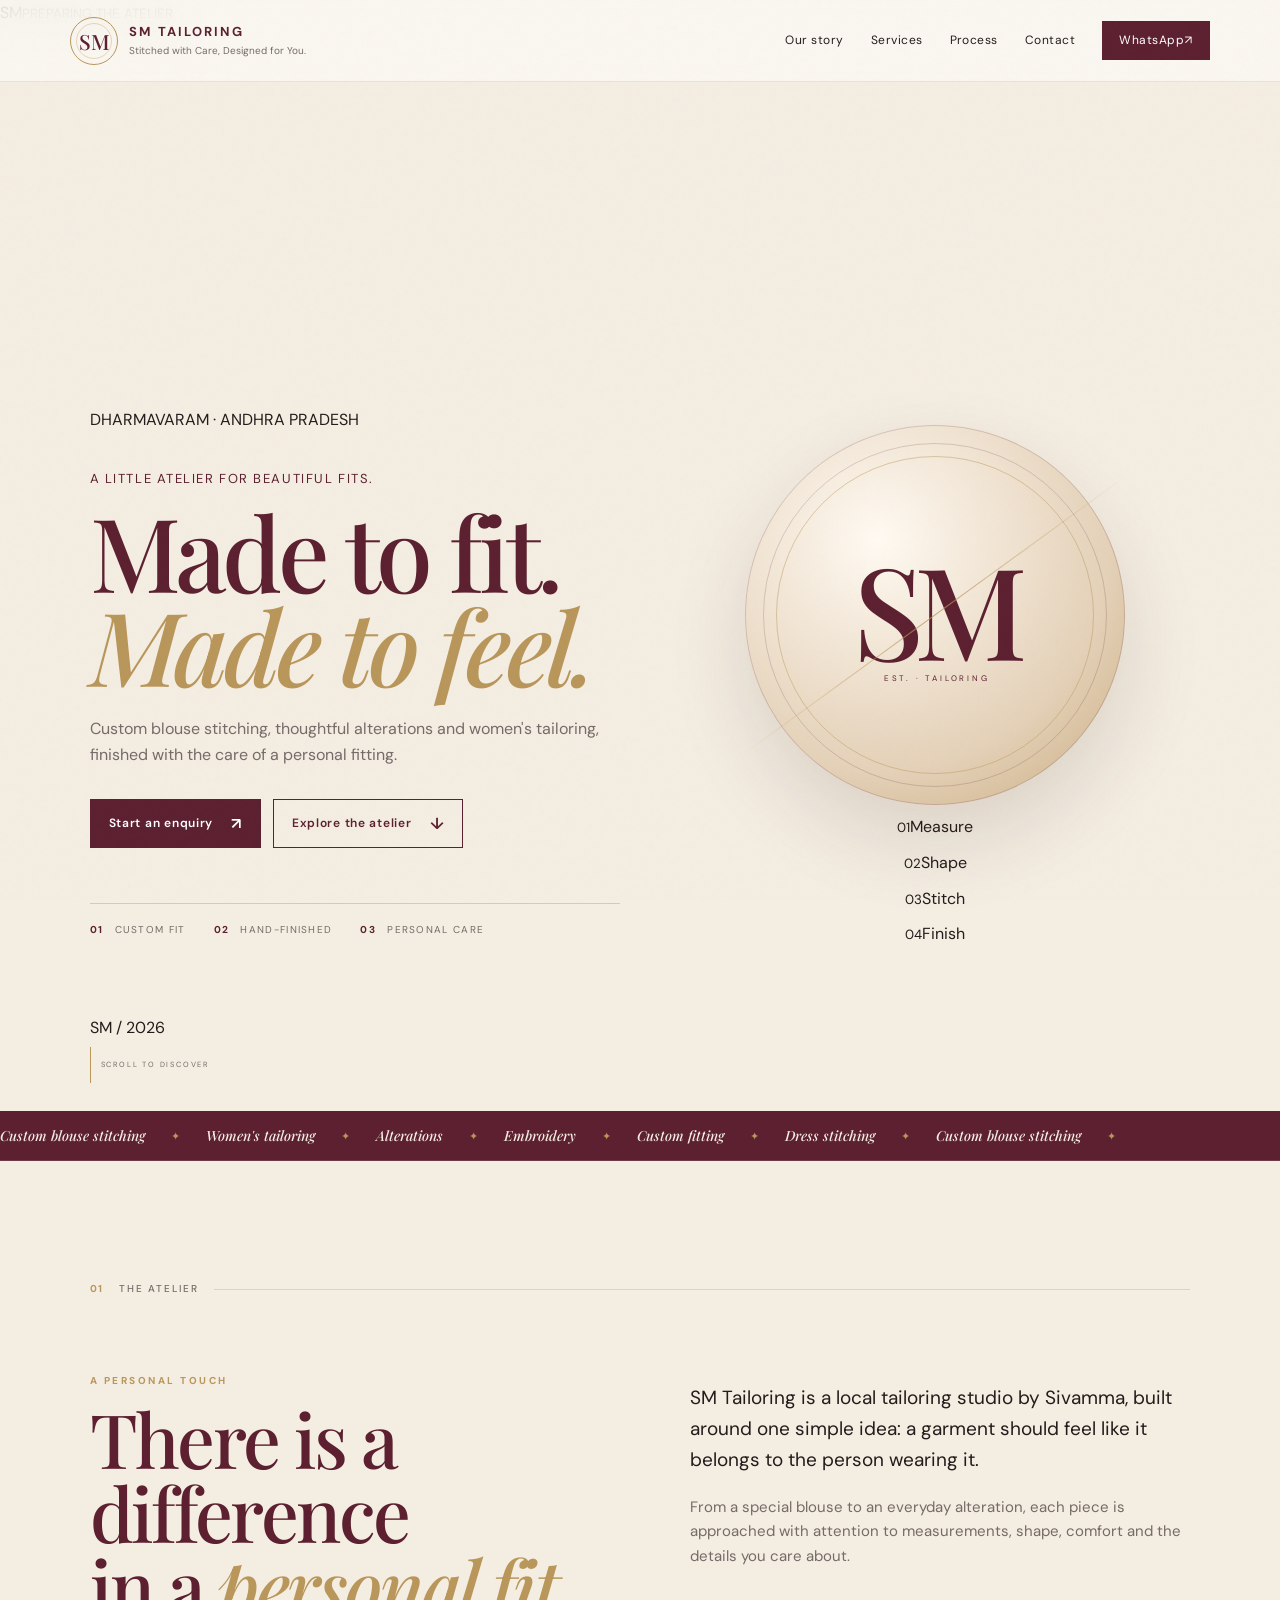
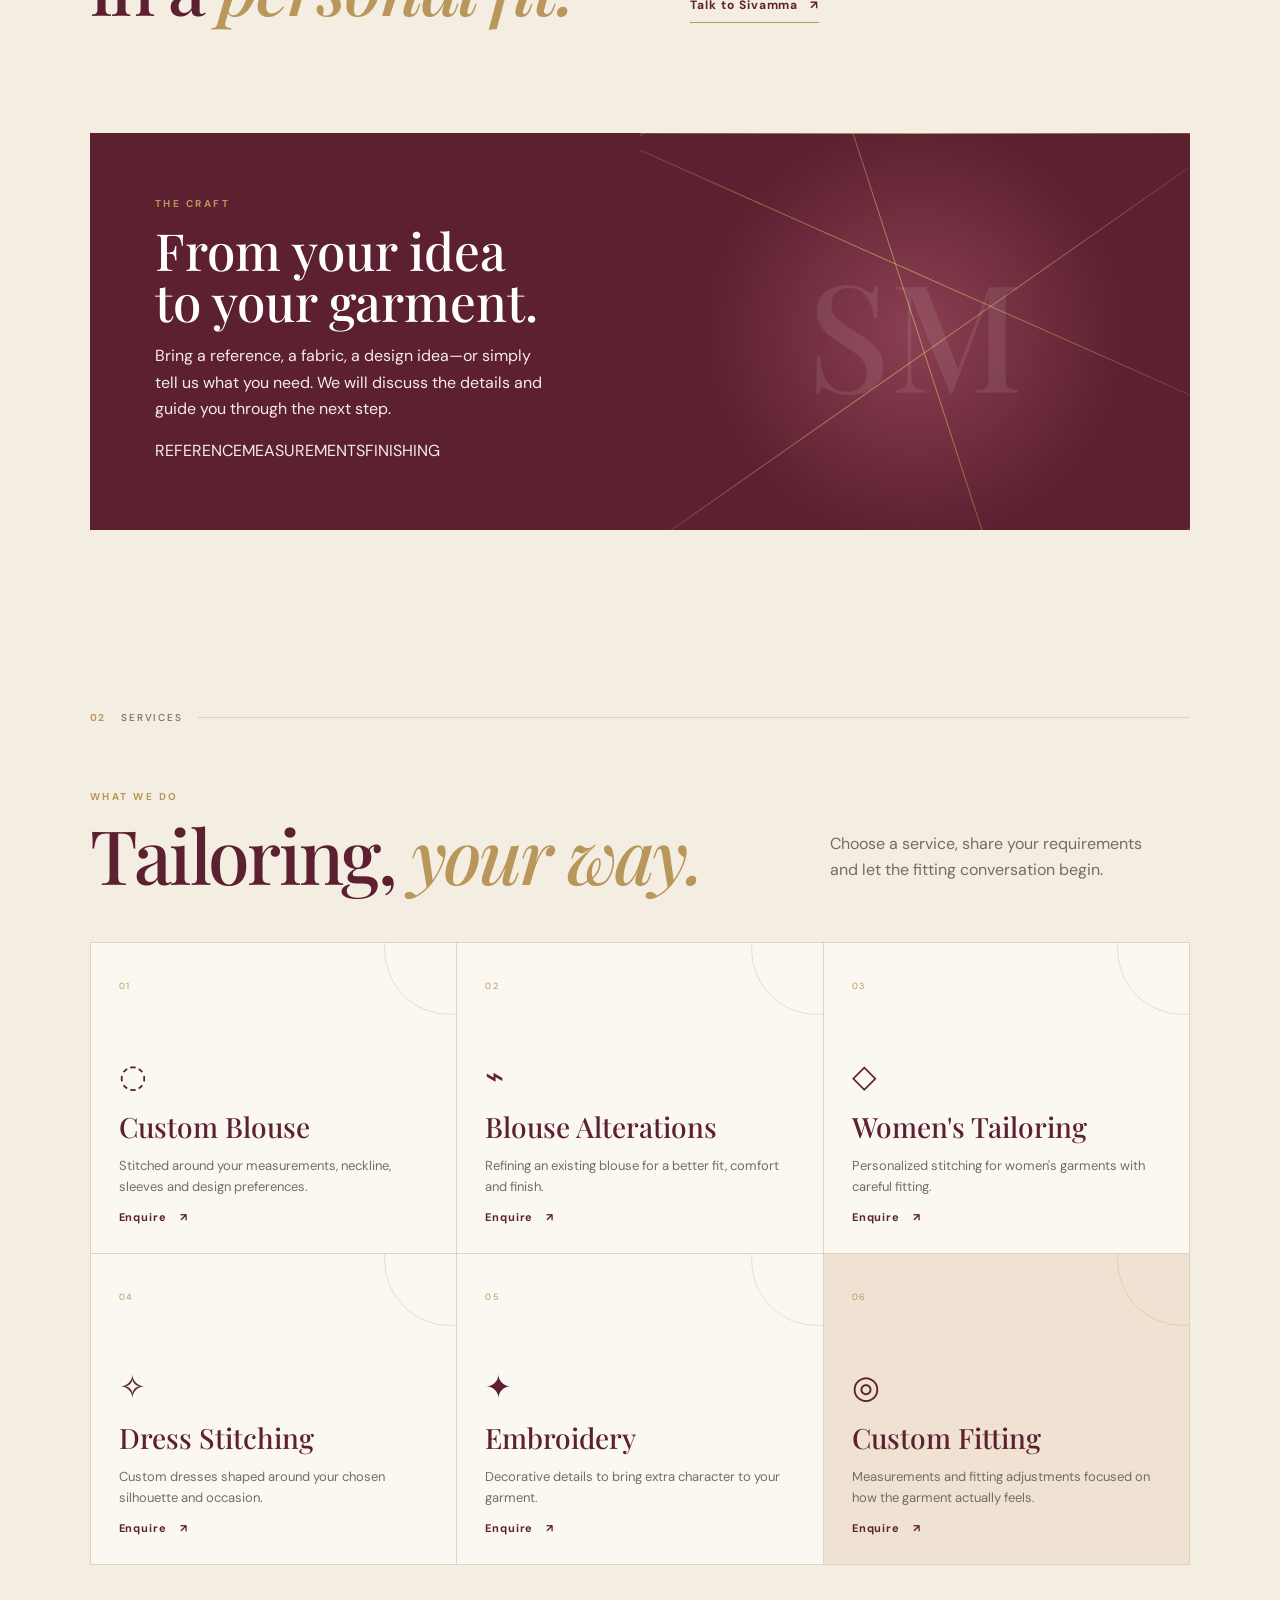
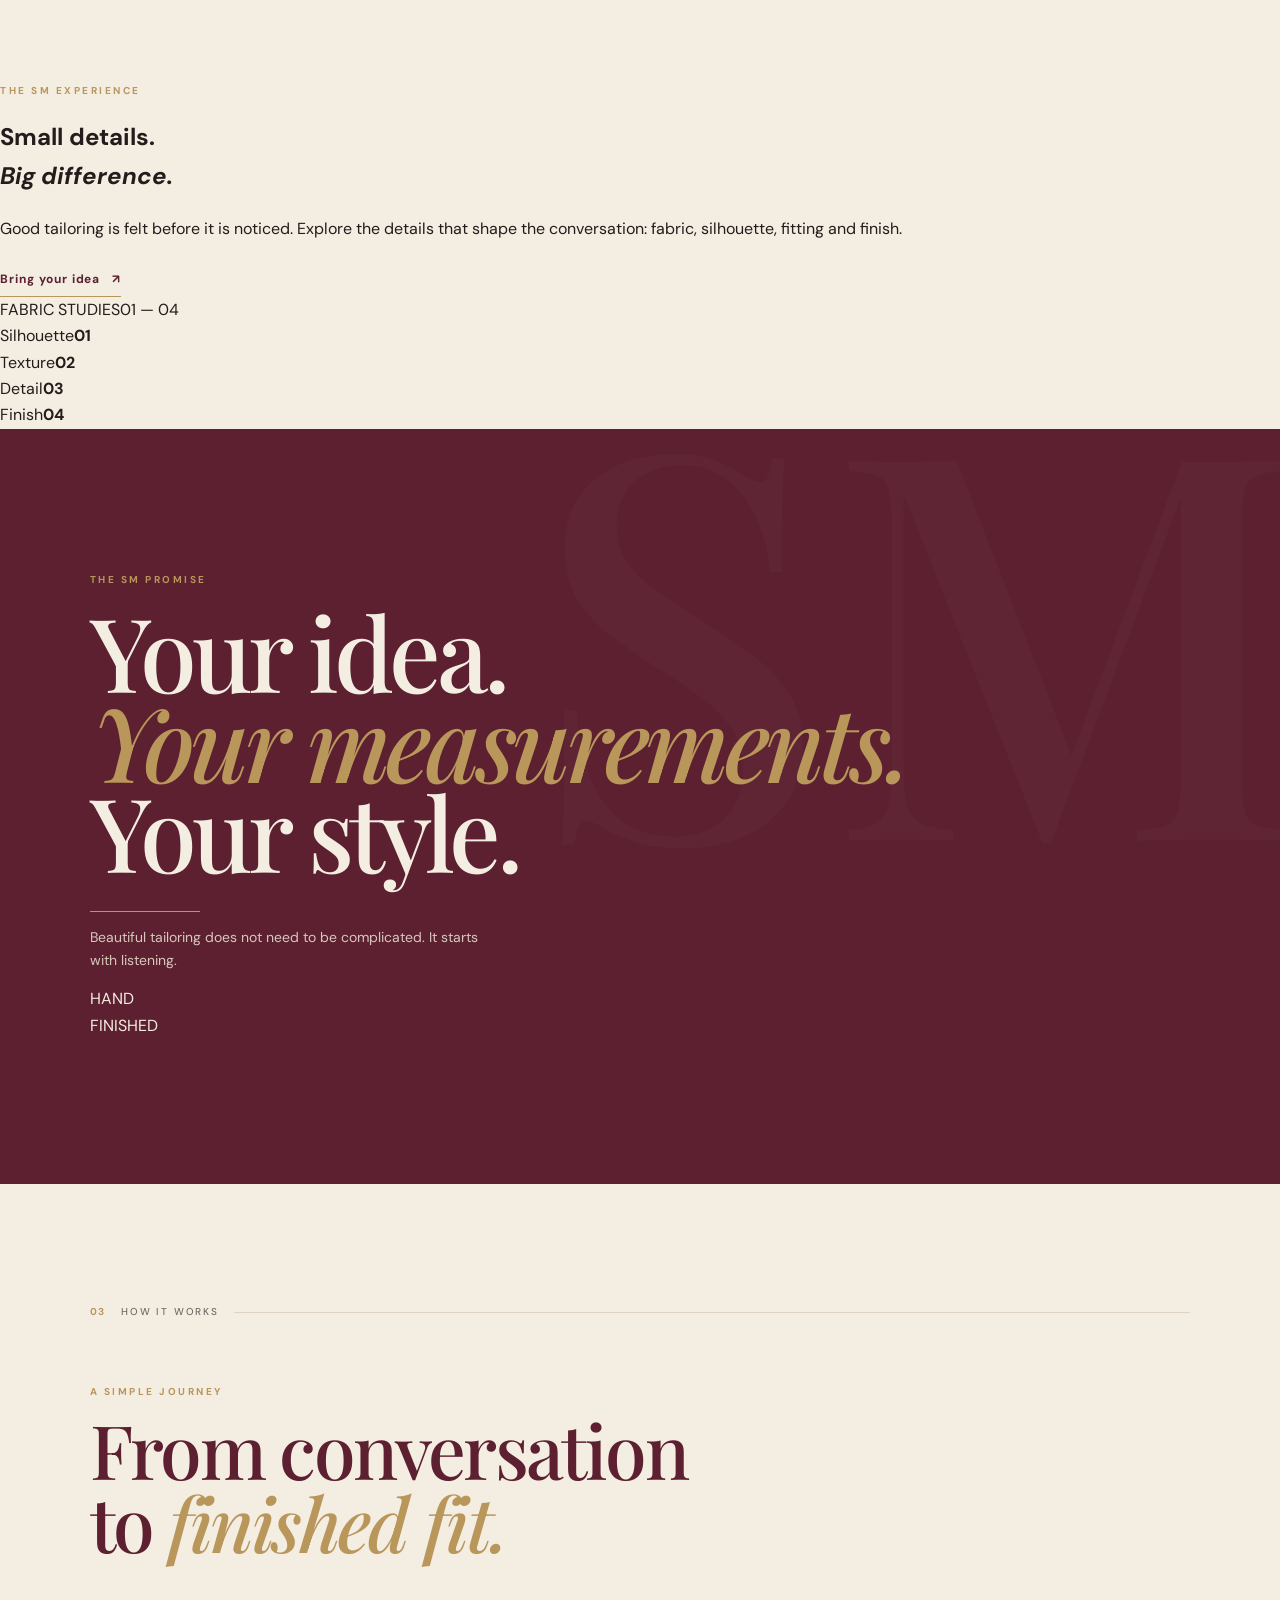
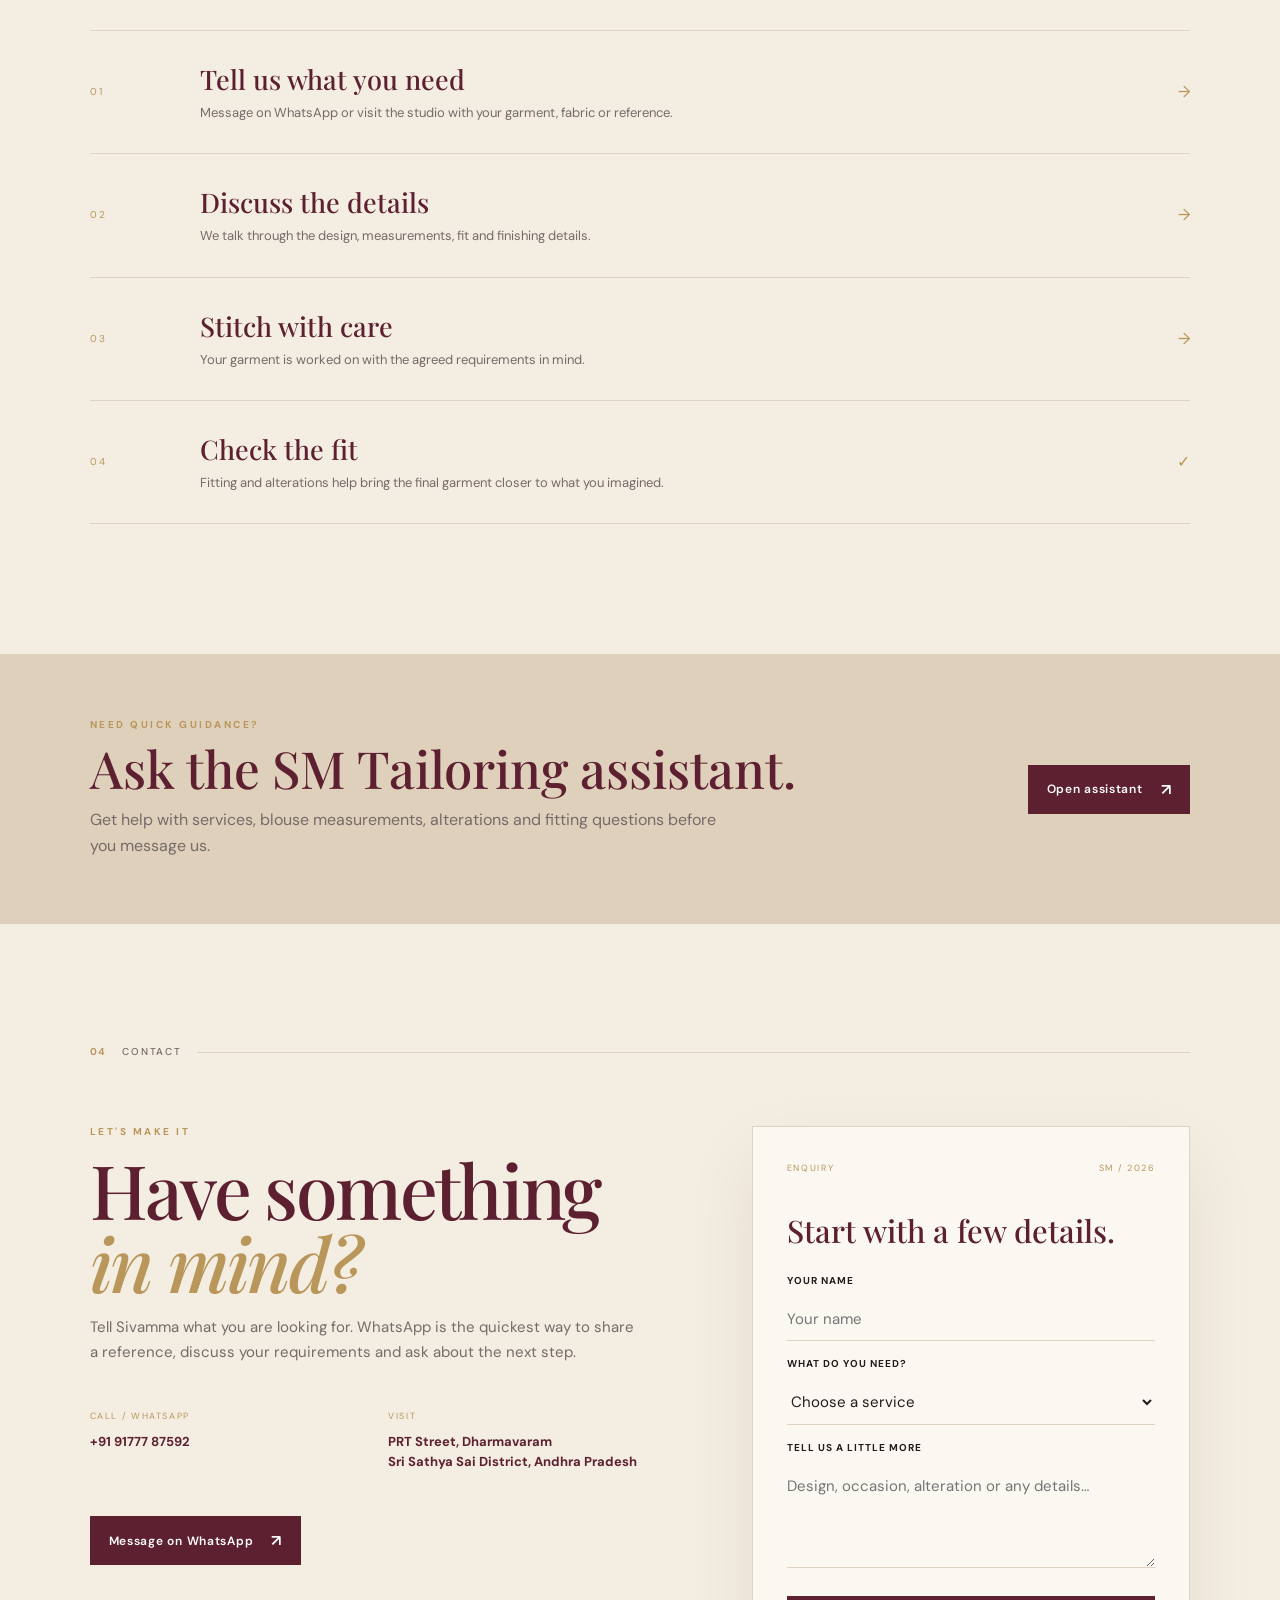
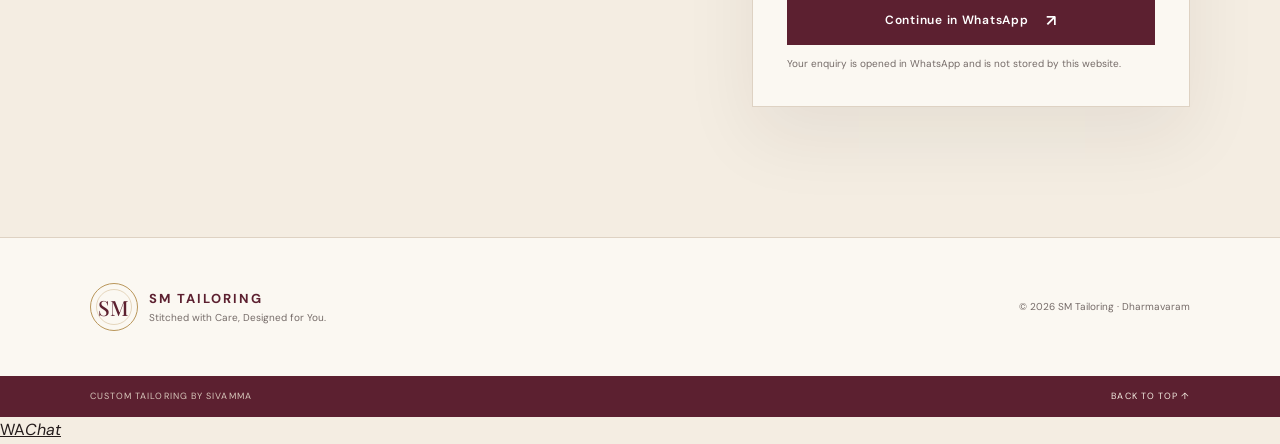
==== commit 66b2d65c: "Build premium motion-driven SM Tailoring homepage" ====
--- a/index.html
+++ b/index.html
@@ -5,7 +5,7 @@
 <meta name="viewport" content="width=device-width,initial-scale=1">
 <title>SM Tailoring | Custom Blouses & Women's Tailoring in Dharmavaram</title>
 <meta name="description" content="SM Tailoring by Sivamma in Dharmavaram, Andhra Pradesh. Custom blouse stitching, alterations, women's tailoring, dress stitching, embroidery and custom fitting.">
-<meta name="theme-color" content="#5c2030">
+<meta name="theme-color" content="#5b1f32">
 <meta name="color-scheme" content="light">
 <meta property="og:title" content="SM Tailoring — Made for You">
 <meta property="og:description" content="Custom tailoring and blouse stitching by Sivamma in Dharmavaram.">
@@ -18,100 +18,53 @@
 <link rel="stylesheet" href="style.css">
 </head>
 <body>
+<div class="page-loader" aria-hidden="true"><span class="loader-mark">SM</span><span class="loader-line"><i></i></span><small>PREPARING THE ATELIER</small></div>
+<div class="cursor-glow" aria-hidden="true"></div>
 <div class="site-noise" aria-hidden="true"></div>
+<div class="scroll-progress" aria-hidden="true"><i></i></div>
 <header class="site-header" id="top">
-  <a class="brand" href="#home" aria-label="SM Tailoring home">
-    <span class="monogram">SM</span>
-    <span><b>SM TAILORING</b><small>Stitched with Care, Designed for You.</small></span>
-  </a>
-  <button class="menu-toggle" aria-label="Open navigation" aria-expanded="false">☰</button>
-  <nav class="nav" aria-label="Primary navigation">
-    <a href="#story">Our story</a><a href="#services">Services</a><a href="#process">Process</a><a href="#contact">Contact</a>
-    <a class="nav-cta" href="https://wa.me/919177787592?text=Hello%20SM%20Tailoring%2C%20I%27d%20like%20to%20enquire." target="_blank" rel="noopener">WhatsApp</a>
-  </nav>
+  <a class="brand" href="#home" aria-label="SM Tailoring home"><span class="monogram">SM</span><span><b>SM TAILORING</b><small>Stitched with Care, Designed for You.</small></span></a>
+  <button class="menu-toggle" aria-label="Open navigation" aria-expanded="false"><span></span><span></span></button>
+  <nav class="nav" aria-label="Primary navigation"><a href="#story">Our story</a><a href="#services">Services</a><a href="#process">Process</a><a href="#contact">Contact</a><a class="nav-cta magnetic" href="https://wa.me/919177787592?text=Hello%20SM%20Tailoring%2C%20I%27d%20like%20to%20enquire." target="_blank" rel="noopener"><span>WhatsApp</span><i>↗</i></a></nav>
 </header>
-
 <main>
 <section class="hero" id="home">
-  <div class="hero-backdrop" aria-hidden="true"></div>
+  <canvas id="thread-canvas" aria-hidden="true"></canvas><div class="hero-wash" aria-hidden="true"></div>
   <div class="hero-grid">
-    <div class="hero-copy reveal">
-      <p class="eyebrow">DHARMAVARAM · ANDHRA PRADESH</p>
-      <p class="hero-kicker">A little atelier for beautiful fits.</p>
-      <h1>Made to fit.<br><em>Made to feel.</em></h1>
-      <p class="hero-lead">Custom blouse stitching, thoughtful alterations and women's tailoring, finished with the care of a personal fitting.</p>
-      <div class="actions">
-        <a class="button primary magnetic" href="https://wa.me/919177787592?text=Hello%20SM%20Tailoring%2C%20I%27d%20like%20to%20discuss%20a%20garment." target="_blank" rel="noopener"><span>Start an enquiry</span><i>↗</i></a>
-        <a class="button secondary" href="#services">Explore the atelier <i>↓</i></a>
-      </div>
+    <div class="hero-copy reveal"><div class="hero-label"><span></span> DHARMAVARAM · ANDHRA PRADESH</div><p class="hero-kicker split-text">A little atelier for beautiful fits.</p><h1>Made to fit.<br><em>Made to feel.</em></h1><p class="hero-lead">Custom blouse stitching, thoughtful alterations and women's tailoring, finished with the care of a personal fitting.</p>
+      <div class="actions"><a class="button primary magnetic" href="https://wa.me/919177787592?text=Hello%20SM%20Tailoring%2C%20I%27d%20like%20to%20discuss%20a%20garment." target="_blank" rel="noopener"><span>Start an enquiry</span><i>↗</i></a><a class="button secondary" href="#services"><span>Explore the atelier</span><i>↓</i></a></div>
       <div class="hero-meta"><span><b>01</b> Custom fit</span><span><b>02</b> Hand-finished</span><span><b>03</b> Personal care</span></div>
     </div>
-    <div class="hero-visual reveal reveal-delay" aria-label="Decorative tailoring artwork">
-      <div class="fabric-orbit orbit-one"></div><div class="fabric-orbit orbit-two"></div>
-      <div class="hero-medallion"><span class="needle-line"></span><strong>SM</strong><small>EST. · TAILORING</small></div>
-      <span class="visual-note note-one">CUT</span><span class="visual-note note-two">STITCH</span><span class="visual-note note-three">FINISH</span>
+    <div class="hero-visual reveal reveal-delay" aria-label="Decorative tailoring artwork"><div class="fashion-orbit orbit-one"></div><div class="fashion-orbit orbit-two"></div><div class="fashion-orbit orbit-three"></div>
+      <div class="hero-medallion"><span class="medallion-ring ring-a"></span><span class="medallion-ring ring-b"></span><span class="needle-line"></span><strong>SM</strong><small>EST. · TAILORING</small></div>
+      <div class="floating-tag tag-one"><small>01</small><span>Measure</span></div><div class="floating-tag tag-two"><small>02</small><span>Shape</span></div><div class="floating-tag tag-three"><small>03</small><span>Stitch</span></div><div class="floating-tag tag-four"><small>04</small><span>Finish</span></div>
     </div>
   </div>
-  <a class="scroll-cue" href="#story"><span></span>Scroll to discover</a>
+  <a class="scroll-cue" href="#story"><span></span><small>Scroll to discover</small></a><div class="hero-corner">SM / 2026</div>
 </section>
-
-<section class="marquee" aria-label="Tailoring specialties">
-  <div class="marquee-track"><span>Custom blouse stitching</span><i>✦</i><span>Women's tailoring</span><i>✦</i><span>Alterations</span><i>✦</i><span>Embroidery</span><i>✦</i><span>Custom fitting</span><i>✦</i><span>Dress stitching</span><i>✦</i><span>Custom blouse stitching</span><i>✦</i><span>Women's tailoring</span><i>✦</i></div>
+<section class="marquee" aria-label="Tailoring specialties"><div class="marquee-track"><span>Custom blouse stitching</span><i>✦</i><span>Women's tailoring</span><i>✦</i><span>Alterations</span><i>✦</i><span>Embroidery</span><i>✦</i><span>Custom fitting</span><i>✦</i><span>Dress stitching</span><i>✦</i><span>Custom blouse stitching</span><i>✦</i></div></section>
+<section class="section story" id="story"><div class="section-index reveal">01 <span>THE ATELIER</span></div><div class="story-layout"><div class="story-title reveal"><p class="eyebrow">A PERSONAL TOUCH</p><h2>There is a difference<br>in a <em>personal fit.</em></h2></div><div class="story-copy reveal reveal-delay"><p class="lead-copy">SM Tailoring is a local tailoring studio by Sivamma, built around one simple idea: a garment should feel like it belongs to the person wearing it.</p><p>From a special blouse to an everyday alteration, each piece is approached with attention to measurements, shape, comfort and the details you care about.</p><a class="text-link magnetic" href="#contact"><span>Talk to Sivamma</span><span>↗</span></a></div></div>
+  <div class="craft-panel reveal"><div class="craft-copy"><p class="eyebrow">THE CRAFT</p><h3>From your idea<br>to your garment.</h3><p>Bring a reference, a fabric, a design idea—or simply tell us what you need. We will discuss the details and guide you through the next step.</p><div class="craft-pills"><span>REFERENCE</span><span>MEASUREMENTS</span><span>FINISHING</span></div></div><div class="thread-art" aria-hidden="true"><span class="thread thread-1"></span><span class="thread thread-2"></span><span class="thread thread-3"></span><span class="thread thread-4"></span><b>SM</b><i class="needle"></i></div></div>
 </section>
-
-<section class="section story" id="story">
-  <div class="section-index reveal">01 <span>THE ATELIER</span></div>
-  <div class="story-layout">
-    <div class="story-title reveal"><p class="eyebrow">A PERSONAL TOUCH</p><h2>There is a difference<br>in a <em>personal fit.</em></h2></div>
-    <div class="story-copy reveal reveal-delay"><p>SM Tailoring is a local tailoring studio by Sivamma, built around one simple idea: a garment should feel like it belongs to the person wearing it.</p><p>From a special blouse to an everyday alteration, each piece is approached with attention to measurements, shape, comfort and the details you care about.</p><a class="text-link" href="#contact">Talk to Sivamma <span>↗</span></a></div>
-  </div>
-  <div class="craft-panel reveal">
-    <div class="craft-copy"><p class="eyebrow">THE CRAFT</p><h3>From your idea<br>to your garment.</h3><p>Bring a reference, a fabric, a design idea—or simply tell us what you need. We will discuss the details and guide you through the next step.</p></div>
-    <div class="thread-art" aria-hidden="true"><span></span><span></span><span></span><b>SM</b></div>
+<section class="section services-section" id="services"><div class="section-index reveal">02 <span>SERVICES</span></div><div class="services-heading"><div class="reveal"><p class="eyebrow">WHAT WE DO</p><h2>Tailoring, <em>your way.</em></h2></div><p class="reveal reveal-delay">Choose a service, share your requirements and let the fitting conversation begin.</p></div>
+  <div class="service-grid">
+    <article class="service-card reveal" data-tilt><span class="service-no">01</span><div class="service-icon">◌</div><h3>Custom Blouse</h3><p>Stitched around your measurements, neckline, sleeves and design preferences.</p><a href="#contact">Enquire <span>↗</span></a></article>
+    <article class="service-card reveal" data-tilt><span class="service-no">02</span><div class="service-icon">⌁</div><h3>Blouse Alterations</h3><p>Refining an existing blouse for a better fit, comfort and finish.</p><a href="#contact">Enquire <span>↗</span></a></article>
+    <article class="service-card reveal" data-tilt><span class="service-no">03</span><div class="service-icon">◇</div><h3>Women's Tailoring</h3><p>Personalized stitching for women's garments with careful fitting.</p><a href="#contact">Enquire <span>↗</span></a></article>
+    <article class="service-card reveal" data-tilt><span class="service-no">04</span><div class="service-icon">✧</div><h3>Dress Stitching</h3><p>Custom dresses shaped around your chosen silhouette and occasion.</p><a href="#contact">Enquire <span>↗</span></a></article>
+    <article class="service-card reveal" data-tilt><span class="service-no">05</span><div class="service-icon">✦</div><h3>Embroidery</h3><p>Decorative details to bring extra character to your garment.</p><a href="#contact">Enquire <span>↗</span></a></article>
+    <article class="service-card featured reveal" data-tilt><span class="service-no">06</span><div class="service-icon">◎</div><h3>Custom Fitting</h3><p>Measurements and fitting adjustments focused on how the garment actually feels.</p><a href="#contact">Enquire <span>↗</span></a></article>
   </div>
 </section>
-
-<section class="section services-section" id="services">
-  <div class="section-index reveal">02 <span>SERVICES</span></div>
-  <div class="services-heading"><div class="reveal"><p class="eyebrow">WHAT WE DO</p><h2>Tailoring, <em>your way.</em></h2></div><p class="reveal reveal-delay">Choose a service, share your requirements and let the fitting conversation begin.</p></div>
-  <div class="service-grid">
-    <article class="service-card reveal"><span class="service-no">01</span><div class="service-icon">◌</div><h3>Custom Blouse</h3><p>Stitched around your measurements, neckline, sleeves and design preferences.</p><a href="#contact" aria-label="Enquire about custom blouse stitching">Enquire <span>↗</span></a></article>
-    <article class="service-card reveal"><span class="service-no">02</span><div class="service-icon">⌁</div><h3>Blouse Alterations</h3><p>Refining an existing blouse for a better fit, comfort and finish.</p><a href="#contact" aria-label="Enquire about blouse alterations">Enquire <span>↗</span></a></article>
-    <article class="service-card reveal"><span class="service-no">03</span><div class="service-icon">◇</div><h3>Women's Tailoring</h3><p>Personalized stitching for women's garments with careful fitting.</p><a href="#contact" aria-label="Enquire about women's tailoring">Enquire <span>↗</span></a></article>
-    <article class="service-card reveal"><span class="service-no">04</span><div class="service-icon">✧</div><h3>Dress Stitching</h3><p>Custom dresses shaped around your chosen silhouette and occasion.</p><a href="#contact" aria-label="Enquire about dress stitching">Enquire <span>↗</span></a></article>
-    <article class="service-card reveal"><span class="service-no">05</span><div class="service-icon">✦</div><h3>Embroidery</h3><p>Decorative details to bring extra character to your garment.</p><a href="#contact" aria-label="Enquire about embroidery">Enquire <span>↗</span></a></article>
-    <article class="service-card featured reveal"><span class="service-no">06</span><div class="service-icon">◎</div><h3>Custom Fitting</h3><p>Measurements and fitting adjustments focused on how the garment actually feels.</p><a href="#contact" aria-label="Enquire about custom fitting">Enquire <span>↗</span></a></article>
-  </div>
-</section>
-
-<section class="statement"><div class="statement-inner reveal"><p class="eyebrow">THE SM PROMISE</p><h2>Your idea.<br><em>Your measurements.</em><br>Your style.</h2><div class="statement-line"></div><p>Beautiful tailoring does not need to be complicated. It starts with listening.</p></div></section>
-
-<section class="section process" id="process">
-  <div class="section-index reveal">03 <span>HOW IT WORKS</span></div>
-  <div class="process-heading reveal"><p class="eyebrow">A SIMPLE JOURNEY</p><h2>From conversation<br>to <em>finished fit.</em></h2></div>
-  <div class="process-list">
-    <div class="process-item reveal"><span>01</span><div><h3>Tell us what you need</h3><p>Message on WhatsApp or visit the studio with your garment, fabric or reference.</p></div><b>→</b></div>
-    <div class="process-item reveal"><span>02</span><div><h3>Discuss the details</h3><p>We talk through the design, measurements, fit and finishing details.</p></div><b>→</b></div>
-    <div class="process-item reveal"><span>03</span><div><h3>Stitch with care</h3><p>Your garment is worked on with the agreed requirements in mind.</p></div><b>→</b></div>
-    <div class="process-item reveal"><span>04</span><div><h3>Check the fit</h3><p>Fitting and alterations help bring the final garment closer to what you imagined.</p></div><b>✓</b></div>
-  </div>
-</section>
-
-<section class="ai-strip">
-  <div><p class="eyebrow">NEED QUICK GUIDANCE?</p><h2>Ask the SM Tailoring assistant.</h2><p>Get help with services, blouse measurements, alterations and fitting questions before you message us.</p></div>
-  <a class="button light magnetic" href="ai-assistant.html"><span>Open assistant</span><i>↗</i></a>
-</section>
-
-<section class="section contact-section" id="contact">
-  <div class="section-index reveal">04 <span>CONTACT</span></div>
-  <div class="contact-grid">
-    <div class="contact-copy reveal"><p class="eyebrow">LET'S MAKE IT</p><h2>Have something<br><em>in mind?</em></h2><p>Tell Sivamma what you are looking for. WhatsApp is the quickest way to share a reference, discuss your requirements and ask about the next step.</p><div class="contact-details"><a href="tel:+919177787592"><small>CALL / WHATSAPP</small><strong>+91 91777 87592</strong></a><div><small>VISIT</small><strong>PRT Street, Dharmavaram<br>Sri Sathya Sai District, Andhra Pradesh</strong></div></div><a class="button primary magnetic" href="https://wa.me/919177787592?text=Hello%20SM%20Tailoring%2C%20I%27d%20like%20to%20enquire%20about%20a%20garment." target="_blank" rel="noopener"><span>Message on WhatsApp</span><i>↗</i></a></div>
-    <form id="enquiry-form" class="enquiry-card reveal reveal-delay"><div class="form-top"><span>ENQUIRY</span><span>SM / 2026</span></div><h3>Start with a few details.</h3><label for="customer-name">Your name</label><input id="customer-name" name="name" required maxlength="80" autocomplete="name" placeholder="Your name"><label for="service">What do you need?</label><select id="service" name="service" required><option value="">Choose a service</option><option>Custom blouse stitching</option><option>Blouse alterations</option><option>Women's tailoring</option><option>Dress stitching</option><option>Embroidery</option><option>Custom fitting</option><option>Other</option></select><label for="message">Tell us a little more</label><textarea id="message" name="message" rows="4" maxlength="500" placeholder="Design, occasion, alteration or any details…"></textarea><button class="button primary" type="submit"><span>Continue in WhatsApp</span><i>↗</i></button><small>Your enquiry is opened in WhatsApp and is not stored by this website.</small></form>
-  </div>
-</section>
+<section class="atelier-showcase" aria-label="The tailoring experience"><div class="showcase-grid"><div class="showcase-copy reveal"><p class="eyebrow">THE SM EXPERIENCE</p><h2>Small details.<br><em>Big difference.</em></h2><p>Good tailoring is felt before it is noticed. Explore the details that shape the conversation: fabric, silhouette, fitting and finish.</p><a class="text-link magnetic" href="#contact"><span>Bring your idea</span><span>↗</span></a></div><div class="material-board reveal reveal-delay"><div class="board-head"><span>FABRIC STUDIES</span><span>01 — 04</span></div><div class="swatch swatch-a"><span>Silhouette</span><b>01</b></div><div class="swatch swatch-b"><span>Texture</span><b>02</b></div><div class="swatch swatch-c"><span>Detail</span><b>03</b></div><div class="swatch swatch-d"><span>Finish</span><b>04</b></div><div class="board-thread"></div></div></div></section>
+<section class="statement"><div class="statement-inner reveal"><p class="eyebrow">THE SM PROMISE</p><h2>Your idea.<br><em>Your measurements.</em><br>Your style.</h2><div class="statement-line"></div><p>Beautiful tailoring does not need to be complicated. It starts with listening.</p></div><div class="statement-stamp" aria-hidden="true">HAND<br>FINISHED</div></section>
+<section class="section process" id="process"><div class="section-index reveal">03 <span>HOW IT WORKS</span></div><div class="process-heading reveal"><p class="eyebrow">A SIMPLE JOURNEY</p><h2>From conversation<br>to <em>finished fit.</em></h2></div><div class="process-list"><div class="process-item reveal"><span>01</span><div><h3>Tell us what you need</h3><p>Message on WhatsApp or visit the studio with your garment, fabric or reference.</p></div><b>→</b></div><div class="process-item reveal"><span>02</span><div><h3>Discuss the details</h3><p>We talk through the design, measurements, fit and finishing details.</p></div><b>→</b></div><div class="process-item reveal"><span>03</span><div><h3>Stitch with care</h3><p>Your garment is worked on with the agreed requirements in mind.</p></div><b>→</b></div><div class="process-item reveal"><span>04</span><div><h3>Check the fit</h3><p>Fitting and alterations help bring the final garment closer to what you imagined.</p></div><b>✓</b></div></div></section>
+<section class="ai-strip"><div><p class="eyebrow">NEED QUICK GUIDANCE?</p><h2>Ask the SM Tailoring assistant.</h2><p>Get help with services, blouse measurements, alterations and fitting questions before you message us.</p></div><a class="button light magnetic" href="ai-assistant.html"><span>Open assistant</span><i>↗</i></a></section>
+<section class="section contact-section" id="contact"><div class="section-index reveal">04 <span>CONTACT</span></div><div class="contact-grid"><div class="contact-copy reveal"><p class="eyebrow">LET'S MAKE IT</p><h2>Have something<br><em>in mind?</em></h2><p>Tell Sivamma what you are looking for. WhatsApp is the quickest way to share a reference, discuss your requirements and ask about the next step.</p><div class="contact-details"><a href="tel:+919177787592"><small>CALL / WHATSAPP</small><strong>+91 91777 87592</strong></a><div><small>VISIT</small><strong>PRT Street, Dharmavaram<br>Sri Sathya Sai District, Andhra Pradesh</strong></div></div><a class="button primary magnetic" href="https://wa.me/919177787592?text=Hello%20SM%20Tailoring%2C%20I%27d%20like%20to%20enquire%20about%20a%20garment." target="_blank" rel="noopener"><span>Message on WhatsApp</span><i>↗</i></a></div>
+<form id="enquiry-form" class="enquiry-card reveal reveal-delay"><div class="form-top"><span>ENQUIRY</span><span>SM / 2026</span></div><h3>Start with a few details.</h3><label for="customer-name">Your name</label><input id="customer-name" name="name" required maxlength="80" autocomplete="name" placeholder="Your name"><label for="service">What do you need?</label><select id="service" name="service" required><option value="">Choose a service</option><option>Custom blouse stitching</option><option>Blouse alterations</option><option>Women's tailoring</option><option>Dress stitching</option><option>Embroidery</option><option>Custom fitting</option><option>Other</option></select><label for="message">Tell us a little more</label><textarea id="message" name="message" rows="4" maxlength="500" placeholder="Design, occasion, alteration or any details…"></textarea><button class="button primary" type="submit"><span>Continue in WhatsApp</span><i>↗</i></button><small>Your enquiry is opened in WhatsApp and is not stored by this website.</small></form></div></section>
 </main>
-
 <footer><div class="footer-main"><a class="brand" href="#home"><span class="monogram">SM</span><span><b>SM TAILORING</b><small>Stitched with Care, Designed for You.</small></span></a><p>© <span id="year"></span> SM Tailoring · Dharmavaram</p></div><div class="footer-bottom"><span>Custom tailoring by Sivamma</span><a href="#top">Back to top ↑</a></div></footer>
+<a class="floating-wa magnetic" href="https://wa.me/919177787592?text=Hello%20SM%20Tailoring%2C%20I%27d%20like%20to%20enquire." target="_blank" rel="noopener" aria-label="Chat with SM Tailoring on WhatsApp"><span>WA</span><i>Chat</i></a>
 <script src="script.js"></script>
 </body>
 </html>
--- a/style.css
+++ b/style.css
@@ -1,2 +1 @@
-@import url('https://fonts.googleapis.com/css2?family=DM+Sans:wght@400;500;600;700&family=Playfair+Display:ital,wght@0,500;0,600;1,500;1,600&display=swap');
-:root{--ivory:#f5efe4;--burgundy:#702b3a;--gold:#b49a62;--ink:#2e2525;--muted:#706365;--white:#fffaf4}*{box-sizing:border-box}html{scroll-behavior:smooth}body{margin:0;background:var(--ivory);color:var(--ink);font-family:'DM Sans',sans-serif;line-height:1.65}a{color:inherit}.site-header{height:auto;min-height:90px;padding:18px 7%;display:flex;align-items:center;justify-content:space-between;gap:24px;background:var(--white);position:sticky;top:0;z-index:5;border-bottom:1px solid #e9dfd1}.brand{display:flex;gap:12px;align-items:center;text-decoration:none}.monogram{display:grid;place-items:center;border:1px solid var(--gold);color:var(--burgundy);font-family:'Playfair Display',serif;font-size:24px;width:54px;height:54px;border-radius:50%}.brand b{display:block;letter-spacing:.13em;font-size:14px;color:var(--burgundy)}.brand small{display:block;font-size:11px;color:var(--muted)}.nav{display:flex;align-items:center;gap:28px}.nav a{text-decoration:none;font-size:14px}.nav a:hover{color:var(--burgundy)}.nav .nav-cta{background:var(--burgundy);color:white;padding:11px 18px;border-radius:2px}.menu-toggle{display:none;background:none;border:0;font-size:25px;color:var(--burgundy)}.hero{padding:85px 9%;min-height:560px;display:grid;grid-template-columns:1.1fr .9fr;align-items:center;gap:40px;background:linear-gradient(110deg,var(--ivory) 50%,#eee2d2 50%)}.eyebrow{font-size:11px;letter-spacing:.22em;font-weight:700;color:var(--gold)}h1,h2{font-family:'Playfair Display',serif;font-weight:500;line-height:1.12;color:var(--burgundy)}h1{font-size:clamp(48px,6vw,78px);margin:16px 0}h1 em{color:var(--gold)}h2{font-size:clamp(36px,4vw,52px);margin:12px 0 24px}.hero-content>p:not(.eyebrow){max-width:490px;color:var(--muted);font-size:17px}.actions{display:flex;gap:14px;flex-wrap:wrap;margin-top:28px}.button{display:inline-block;padding:13px 21px;border:1px solid var(--burgundy);font:600 14px 'DM Sans',sans-serif;text-decoration:none;cursor:pointer;border-radius:2px}.primary{background:var(--burgundy);color:white}.secondary{color:var(--burgundy);background:transparent}.button:hover{filter:brightness(1.1)}.hero-art{min-height:350px;display:grid;place-items:center;position:relative;border:1px solid #d3bf9b;background:radial-gradient(ellipse at center,#fffaf4 0 35%,#e8d7c2 36% 60%,#d8c1a4 61%);border-radius:48% 48% 3px 3px}.thread-circle{width:190px;height:190px;border:1px solid var(--gold);outline:12px solid #b49a6220;border-radius:50%;display:grid;place-items:center;font:italic 65px 'Playfair Display',serif;color:var(--burgundy)}.hero-art>span{position:absolute;bottom:20px;letter-spacing:.2em;text-transform:uppercase;font-size:10px;color:var(--burgundy)}.section{padding:85px 9%}.intro{text-align:center;background:var(--white)}.intro-copy{max-width:720px;margin:0 auto;color:var(--muted)}.services{text-align:center}.service-grid{display:grid;grid-template-columns:repeat(3,1fr);gap:18px;text-align:left;margin-top:40px}.service-grid article{padding:28px;background:var(--white);border:1px solid #e7d9c6;min-height:190px}.service-grid article span{color:var(--gold);font-size:12px;letter-spacing:.15em}.service-grid h3{font:500 23px 'Playfair Display',serif;color:var(--burgundy);margin:14px 0 8px}.service-grid p{font-size:14px;color:var(--muted);margin:0}.quote-band{padding:48px 20px;background:var(--burgundy);text-align:center;color:var(--ivory);font:italic 30px 'Playfair Display',serif}.contact{display:grid;grid-template-columns:1fr 1fr;gap:70px;background:var(--white)}.contact p{color:var(--muted)}.contact strong{color:var(--ink)}form{padding:30px;background:var(--ivory);display:flex;flex-direction:column;gap:9px}form h3{font:500 27px 'Playfair Display',serif;color:var(--burgundy);margin:0 0 10px}label{font-size:13px;font-weight:600}input,select,textarea{font:16px 'DM Sans',sans-serif;padding:12px;border:1px solid #d8cbb9;background:var(--white);width:100%;margin-bottom:8px}form small{font-size:12px;color:var(--muted)}footer{display:flex;justify-content:space-between;align-items:center;padding:28px 7%;gap:20px;background:var(--ivory);font-size:12px;color:var(--muted)}.footer-brand{transform:scale(.9);transform-origin:left center}@media(max-width:800px){.site-header{padding:14px 5%;flex-wrap:wrap}.menu-toggle{display:block}.nav{display:none;width:100%;flex-direction:column;align-items:stretch;gap:0}.nav.open{display:flex}.nav a{padding:12px 0}.nav .nav-cta{text-align:center;margin-top:8px}.hero{grid-template-columns:1fr;padding:60px 7%;gap:35px}.hero-art{min-height:270px}.section{padding:65px 7%}.service-grid{grid-template-columns:repeat(2,1fr)}.contact{grid-template-columns:1fr;gap:35px}footer{flex-direction:column;align-items:flex-start}}@media(max-width:480px){.service-grid{grid-template-columns:1fr}.quote-band{font-size:24px}.brand small{font-size:10px}footer{padding:24px 6%}}@media(prefers-reduced-motion:reduce){html{scroll-behavior:auto}}+:root{--ink:#241c1c;--wine:#5c2030;--wine-2:#7b3042;--gold:#b9965a;--cream:#f4ede2;--paper:#fbf8f2;--sand:#dfd0bc;--muted:#756b68;--line:#ded2c3;--ease:cubic-bezier(.22,1,.36,1)}*{box-sizing:border-box}html{scroll-behavior:smooth}body{margin:0;background:var(--cream);color:var(--ink);font-family:'DM Sans',sans-serif;line-height:1.65;overflow-x:hidden}.site-noise{position:fixed;inset:0;pointer-events:none;z-index:100;opacity:.035;background-image:url("data:image/svg+xml,%3Csvg viewBox='0 0 180 180' xmlns='http://www.w3.org/2000/svg'%3E%3Cfilter id='n'%3E%3CfeTurbulence type='fractalNoise' baseFrequency='.9' numOctaves='3' stitchTiles='stitch'/%3E%3C/filter%3E%3Crect width='100%25' height='100%25' filter='url(%23n)' opacity='.55'/%3E%3C/svg%3E")}a{color:inherit}.site-header{min-height:82px;padding:16px 5.5%;display:flex;align-items:center;justify-content:space-between;gap:30px;background:rgba(251,248,242,.84);backdrop-filter:blur(18px);-webkit-backdrop-filter:blur(18px);position:fixed;top:0;left:0;right:0;z-index:50;border-bottom:1px solid rgba(92,32,48,.1);transition:background .3s,box-shadow .3s,transform .4s var(--ease)}.site-header.scrolled{background:rgba(251,248,242,.96);box-shadow:0 12px 40px rgba(36,28,28,.08)}.site-header.hidden{transform:translateY(-100%)}.brand{display:flex;gap:11px;align-items:center;text-decoration:none}.monogram{width:48px;height:48px;border:1px solid var(--gold);border-radius:50%;display:grid;place-items:center;color:var(--wine);font:500 21px 'Playfair Display',serif;position:relative}.monogram:after{content:'';position:absolute;inset:5px;border:1px solid rgba(185,150,90,.35);border-radius:50%}.brand b{display:block;color:var(--wine);font-size:13px;letter-spacing:.16em}.brand small{display:block;color:var(--muted);font-size:10px;margin-top:1px}.nav{display:flex;align-items:center;gap:27px}.nav a{text-decoration:none;font-size:12px;letter-spacing:.04em;position:relative}.nav a:not(.nav-cta):after{content:'';position:absolute;left:0;right:100%;bottom:-5px;height:1px;background:var(--wine);transition:right .4s var(--ease)}.nav a:not(.nav-cta):hover:after{right:0}.nav-cta{padding:10px 17px!important;background:var(--wine);color:#fff!important}.menu-toggle{display:none;background:none;border:0;color:var(--wine);font-size:25px;cursor:pointer}.hero{min-height:100svh;padding:145px 7% 70px;position:relative;overflow:hidden;background:var(--cream)}.hero-backdrop{position:absolute;inset:0;background:linear-gradient(90deg,rgba(244,237,226,.98) 0%,rgba(244,237,226,.88) 46%,rgba(244,237,226,.15) 100%),url('assets/hero.jpg') center/cover no-repeat;transform:scale(1.04);animation:heroBreath 14s ease-in-out infinite alternate}.hero-grid{position:relative;z-index:2;max-width:1280px;margin:auto;min-height:calc(100svh - 215px);display:grid;grid-template-columns:1.02fr .98fr;align-items:center;gap:60px}.hero-copy{max-width:680px}.eyebrow{margin:0;color:var(--gold);font-size:10px;line-height:1.2;font-weight:700;letter-spacing:.25em}.hero-kicker{font-size:13px;letter-spacing:.12em;text-transform:uppercase;color:var(--wine);margin:35px 0 0}.hero h1{font:500 clamp(58px,8vw,116px)/.91 'Playfair Display',serif;letter-spacing:-.045em;color:var(--wine);margin:15px 0 25px}.hero h1 em,.story h2 em,.services-heading h2 em,.statement h2 em,.process-heading h2 em,.contact-copy h2 em{color:var(--gold);font-style:italic}.hero-lead{max-width:550px;color:var(--muted);font-size:16px}.actions{display:flex;gap:12px;flex-wrap:wrap;margin-top:30px}.button{border:1px solid var(--wine);min-height:49px;padding:13px 18px;display:inline-flex;align-items:center;justify-content:center;gap:18px;text-decoration:none;font:600 12px 'DM Sans',sans-serif;letter-spacing:.06em;cursor:pointer;transition:transform .35s var(--ease),background .35s,color .35s,box-shadow .35s}.button i{font-style:normal;font-size:16px}.button.primary{background:var(--wine);color:#fff}.button.primary:hover{background:var(--wine-2);box-shadow:0 15px 30px rgba(92,32,48,.2)}.button.secondary{background:transparent;color:var(--wine)}.button.secondary:hover{background:var(--paper)}.hero-meta{display:flex;gap:28px;margin-top:55px;padding-top:18px;border-top:1px solid rgba(92,32,48,.18);max-width:620px}.hero-meta span{font-size:10px;text-transform:uppercase;letter-spacing:.13em;color:var(--muted)}.hero-meta b{color:var(--wine);margin-right:7px}.hero-visual{min-height:560px;position:relative;display:grid;place-items:center}.hero-medallion{width:min(31vw,380px);aspect-ratio:1;border-radius:50%;display:grid;place-items:center;align-content:center;position:relative;background:radial-gradient(circle at 35% 30%,#fffaf2,#e4d1b8 64%,#c8aa7b);box-shadow:inset 0 0 0 1px rgba(92,32,48,.18),0 35px 80px rgba(65,37,24,.13);animation:float 6s ease-in-out infinite}.hero-medallion:before,.hero-medallion:after{content:'';position:absolute;border-radius:50%;border:1px solid rgba(92,32,48,.18)}.hero-medallion:before{inset:18px}.hero-medallion:after{inset:31px;border-color:rgba(185,150,90,.45)}.hero-medallion strong{font:500 clamp(75px,10vw,140px)/1 'Playfair Display',serif;color:var(--wine);letter-spacing:-.08em}.hero-medallion small{font-size:8px;letter-spacing:.35em;color:var(--wine);margin-left:.35em}.needle-line{position:absolute;width:125%;height:1px;background:linear-gradient(90deg,transparent,var(--gold),transparent);transform:rotate(-36deg);opacity:.8}.fabric-orbit{position:absolute;border:1px solid rgba(92,32,48,.2);border-radius:48% 52% 55% 45%;width:75%;height:50%;transform:rotate(28deg);animation:orbit 12s linear infinite}.orbit-two{width:58%;height:78%;transform:rotate(-28deg);animation-direction:reverse;border-color:rgba(185,150,90,.45)}.visual-note{position:absolute;font-size:9px;letter-spacing:.3em;color:var(--wine);padding:7px 10px;border-bottom:1px solid var(--gold);animation:pulse 4s ease-in-out infinite}.note-one{top:19%;right:12%}.note-two{bottom:21%;left:9%;animation-delay:1s}.note-three{top:45%;right:0;animation-delay:2s}.scroll-cue{position:absolute;z-index:3;bottom:28px;left:7%;display:flex;align-items:center;gap:10px;text-decoration:none;text-transform:uppercase;letter-spacing:.2em;font-size:9px;color:var(--muted)}.scroll-cue span{width:1px;height:36px;background:var(--gold);display:block;animation:scrollLine 1.8s ease-in-out infinite}.marquee{overflow:hidden;background:var(--wine);color:var(--cream);white-space:nowrap;border-bottom:1px solid rgba(255,255,255,.12)}.marquee-track{display:inline-flex;align-items:center;gap:26px;min-width:max-content;padding:15px 0;animation:marquee 30s linear infinite}.marquee span{font:500 14px 'Playfair Display',serif;font-style:italic}.marquee i{font-style:normal;color:var(--gold);font-size:11px}.section{padding:120px 7%;max-width:1440px;margin:auto}.section-index{display:flex;align-items:center;gap:15px;color:var(--gold);font-size:10px;letter-spacing:.18em;font-weight:700;margin-bottom:65px}.section-index:after{content:'';height:1px;background:var(--line);flex:1}.section-index span{color:var(--muted);font-weight:500}.story{padding-bottom:100px}.story-layout{display:grid;grid-template-columns:1fr 1fr;gap:100px;align-items:end}.story h2,.services-heading h2,.process-heading h2,.contact-copy h2{font:500 clamp(44px,6vw,75px)/.98 'Playfair Display',serif;letter-spacing:-.035em;color:var(--wine);margin:15px 0 0}.story-copy{max-width:520px;color:var(--muted);font-size:15px}.story-copy p:first-child{font-size:19px;color:var(--ink)}.text-link{display:inline-flex;gap:12px;margin-top:12px;color:var(--wine);text-decoration:none;font-size:12px;font-weight:700;letter-spacing:.08em;border-bottom:1px solid var(--gold);padding-bottom:6px}.craft-panel{margin-top:110px;min-height:390px;background:var(--wine);color:var(--cream);display:grid;grid-template-columns:1fr 1fr;overflow:hidden;position:relative}.craft-copy{padding:65px;align-self:center;max-width:520px}.craft-copy h3{font:500 clamp(36px,4vw,57px)/1 'Playfair Display',serif;margin:15px 0;color:#fff}.craft-copy p:last-child{color:#dfcfc2;max-width:450px}.thread-art{position:relative;overflow:hidden;background:radial-gradient(circle at 50% 50%,#8a4052,#5c2030 62%)}.thread-art:before{content:'';position:absolute;inset:-30%;border:1px solid rgba(255,255,255,.18);border-radius:50%;transform:rotate(-25deg)}.thread-art span{position:absolute;height:1px;background:linear-gradient(90deg,transparent,var(--gold),transparent);width:150%;left:-25%;transform:rotate(var(--r));top:var(--t)}.thread-art span:nth-child(1){--r:24deg;--t:35%}.thread-art span:nth-child(2){--r:-35deg;--t:57%}.thread-art span:nth-child(3){--r:72deg;--t:48%}.thread-art b{position:absolute;inset:0;display:grid;place-items:center;font:500 150px 'Playfair Display',serif;color:rgba(255,250,244,.09)}.services-section{padding-top:80px}.services-heading{display:grid;grid-template-columns:1.3fr .7fr;gap:70px;align-items:end;margin-bottom:50px}.services-heading>p{color:var(--muted);max-width:330px;margin:0 0 8px}.service-grid{display:grid;grid-template-columns:repeat(3,1fr);gap:1px;background:var(--line);border:1px solid var(--line)}.service-card{min-height:310px;background:var(--paper);padding:28px;position:relative;transition:transform .6s var(--ease),background .4s,box-shadow .5s;overflow:hidden}.service-card:before{content:'';position:absolute;width:130px;height:130px;border-radius:50%;border:1px solid rgba(185,150,90,.28);right:-60px;top:-60px;transition:transform .8s var(--ease)}.service-card:hover{transform:translateY(-8px);background:#fffdf8;z-index:2;box-shadow:0 25px 45px rgba(40,27,23,.12)}.service-card:hover:before{transform:scale(2.2)}.service-card.featured{background:#efe2d2}.service-no{font-size:9px;letter-spacing:.18em;color:var(--gold)}.service-icon{font:32px 'Playfair Display',serif;color:var(--wine);margin:55px 0 17px}.service-card h3{font:500 28px/1.05 'Playfair Display',serif;color:var(--wine);margin:0 0 12px}.service-card p{font-size:13px;color:var(--muted);max-width:300px}.service-card a{position:absolute;bottom:27px;left:28px;text-decoration:none;color:var(--wine);font-size:11px;font-weight:700;letter-spacing:.08em}.service-card a span{margin-left:9px}.statement{padding:145px 7%;background:var(--wine);color:var(--cream);position:relative;overflow:hidden}.statement:before{content:'SM';position:absolute;right:-2vw;top:-80px;font:500 42vw/1 'Playfair Display',serif;color:rgba(255,255,255,.025)}.statement-inner{position:relative;max-width:850px}.statement h2{font:500 clamp(54px,8vw,105px)/.88 'Playfair Display',serif;letter-spacing:-.045em;margin:20px 0 35px}.statement h2 em{color:var(--gold)}.statement p:last-child{max-width:390px;color:#d8c8bc;font-size:14px}.statement-line{width:110px;height:1px;background:var(--gold)}.process{padding-bottom:130px}.process-heading{max-width:700px;margin-bottom:70px}.process-list{border-top:1px solid var(--line)}.process-item{display:grid;grid-template-columns:80px 1fr 50px;align-items:center;gap:30px;padding:30px 0;border-bottom:1px solid var(--line);transition:padding .45s var(--ease)}.process-item:hover{padding-left:18px;padding-right:18px;background:rgba(255,255,255,.25)}.process-item>span{color:var(--gold);font-size:10px;letter-spacing:.2em}.process-item h3{font:500 27px 'Playfair Display',serif;color:var(--wine);margin:0 0 5px}.process-item p{color:var(--muted);margin:0;font-size:13px;max-width:600px}.process-item>b{font-weight:400;color:var(--gold);text-align:right}.ai-strip{padding:65px 7%;background:#dfd0bc;display:flex;justify-content:space-between;align-items:center;gap:50px}.ai-strip h2{font:500 clamp(34px,4vw,52px)/1 'Playfair Display',serif;color:var(--wine);margin:12px 0}.ai-strip p:last-child{max-width:650px;color:var(--muted);margin:0}.button.light{background:var(--wine);color:#fff;border-color:var(--wine);white-space:nowrap}.contact-section{padding-bottom:130px}.contact-grid{display:grid;grid-template-columns:1fr .78fr;gap:100px;align-items:start}.contact-copy>p:not(.eyebrow){max-width:550px;color:var(--muted);font-size:15px}.contact-details{display:grid;grid-template-columns:1fr 1fr;gap:35px;margin:45px 0}.contact-details a{text-decoration:none}.contact-details small{display:block;font-size:9px;letter-spacing:.18em;color:var(--gold);margin-bottom:8px}.contact-details strong{font-size:13px;color:var(--wine);line-height:1.5;display:block}.enquiry-card{background:var(--paper);border:1px solid var(--line);padding:34px;display:flex;flex-direction:column;gap:8px;box-shadow:0 30px 70px rgba(40,27,23,.07)}.form-top{display:flex;justify-content:space-between;color:var(--gold);font-size:9px;letter-spacing:.18em;margin-bottom:30px}.enquiry-card h3{font:500 31px/1.05 'Playfair Display',serif;color:var(--wine);margin:0 0 12px}.enquiry-card label{font-size:10px;font-weight:700;letter-spacing:.1em;text-transform:uppercase;margin-top:7px}.enquiry-card input,.enquiry-card select,.enquiry-card textarea{width:100%;border:0;border-bottom:1px solid var(--line);background:transparent;padding:11px 0;margin:0;outline:none;font:15px 'DM Sans',sans-serif;color:var(--ink);border-radius:0}.enquiry-card input:focus,.enquiry-card select:focus,.enquiry-card textarea:focus{border-bottom-color:var(--gold)}.enquiry-card textarea{resize:vertical}.enquiry-card button{margin-top:20px}.enquiry-card small{font-size:10px;color:var(--muted);margin-top:3px}.footer-main{padding:45px 7%;display:flex;justify-content:space-between;align-items:center;background:var(--paper);border-top:1px solid var(--line)}.footer-main p{font-size:10px;color:var(--muted)}.footer-bottom{padding:13px 7%;display:flex;justify-content:space-between;background:var(--wine);color:#d8c8bc;font-size:9px;letter-spacing:.12em;text-transform:uppercase}.footer-bottom a{text-decoration:none;color:var(--cream)}.reveal{opacity:0;transform:translateY(30px);transition:opacity .9s var(--ease),transform .9s var(--ease)}.reveal.is-visible{opacity:1;transform:none}.reveal-delay{transition-delay:.12s}@keyframes heroBreath{to{transform:scale(1.08)}}@keyframes float{0%,100%{transform:translateY(0) rotate(0)}50%{transform:translateY(-13px) rotate(1deg)}}@keyframes orbit{to{transform:rotate(388deg)}}@keyframes pulse{0%,100%{opacity:.55}50%{opacity:1}}@keyframes scrollLine{0%{transform:scaleY(0);transform-origin:top}45%{transform:scaleY(1);transform-origin:top}55%{transform:scaleY(1);transform-origin:bottom}100%{transform:scaleY(0);transform-origin:bottom}}@keyframes marquee{to{transform:translateX(-50%)}}@media(max-width:900px){.site-header{padding:13px 5%}.nav{gap:17px}.hero{padding-left:6%;padding-right:6%}.hero-grid{grid-template-columns:1fr;min-height:auto}.hero-copy{max-width:720px}.hero-visual{min-height:430px}.hero-medallion{width:min(62vw,330px)}.services-heading,.story-layout,.contact-grid{grid-template-columns:1fr;gap:35px}.story-layout{align-items:start}.service-grid{grid-template-columns:repeat(2,1fr)}.craft-panel{grid-template-columns:1fr}.thread-art{min-height:300px}.contact-grid{gap:60px}}@media(max-width:700px){.site-header{flex-wrap:wrap}.menu-toggle{display:block}.nav{display:none;width:100%;flex-direction:column;align-items:stretch;gap:0;padding:10px 0 4px}.nav.open{display:flex}.nav a{padding:11px 0}.nav-cta{text-align:center;margin-top:7px}.hero{padding-top:125px}.hero h1{font-size:clamp(53px,17vw,82px)}.hero-visual{min-height:340px}.hero-meta{gap:14px;justify-content:space-between}.hero-meta span{font-size:8px}.section{padding:85px 6%}.section-index{margin-bottom:45px}.service-grid{grid-template-columns:1fr}.service-card{min-height:270px}.statement{padding:105px 6%}.statement h2{font-size:clamp(50px,15vw,80px)}.process-item{grid-template-columns:40px 1fr 25px;gap:15px}.process-item h3{font-size:22px}.ai-strip{padding:55px 6%;display:block}.ai-strip .button{margin-top:25px}.contact-details{grid-template-columns:1fr;gap:22px}.footer-main{padding:35px 6%;display:block}.footer-main p{margin-top:25px}.footer-bottom{padding:13px 6%}}@media(max-width:450px){.brand small{display:none}.hero-meta{display:grid;grid-template-columns:1fr}.actions .button{width:100%}.craft-copy{padding:42px 28px}.enquiry-card{padding:25px}.scroll-cue{left:6%}}@media(prefers-reduced-motion:reduce){html{scroll-behavior:auto}.reveal,.reveal.is-visible{transition:none;transform:none;opacity:1}.marquee-track,.hero-medallion,.fabric-orbit,.visual-note,.hero-backdrop{animation:none}.site-header{transition:none}}
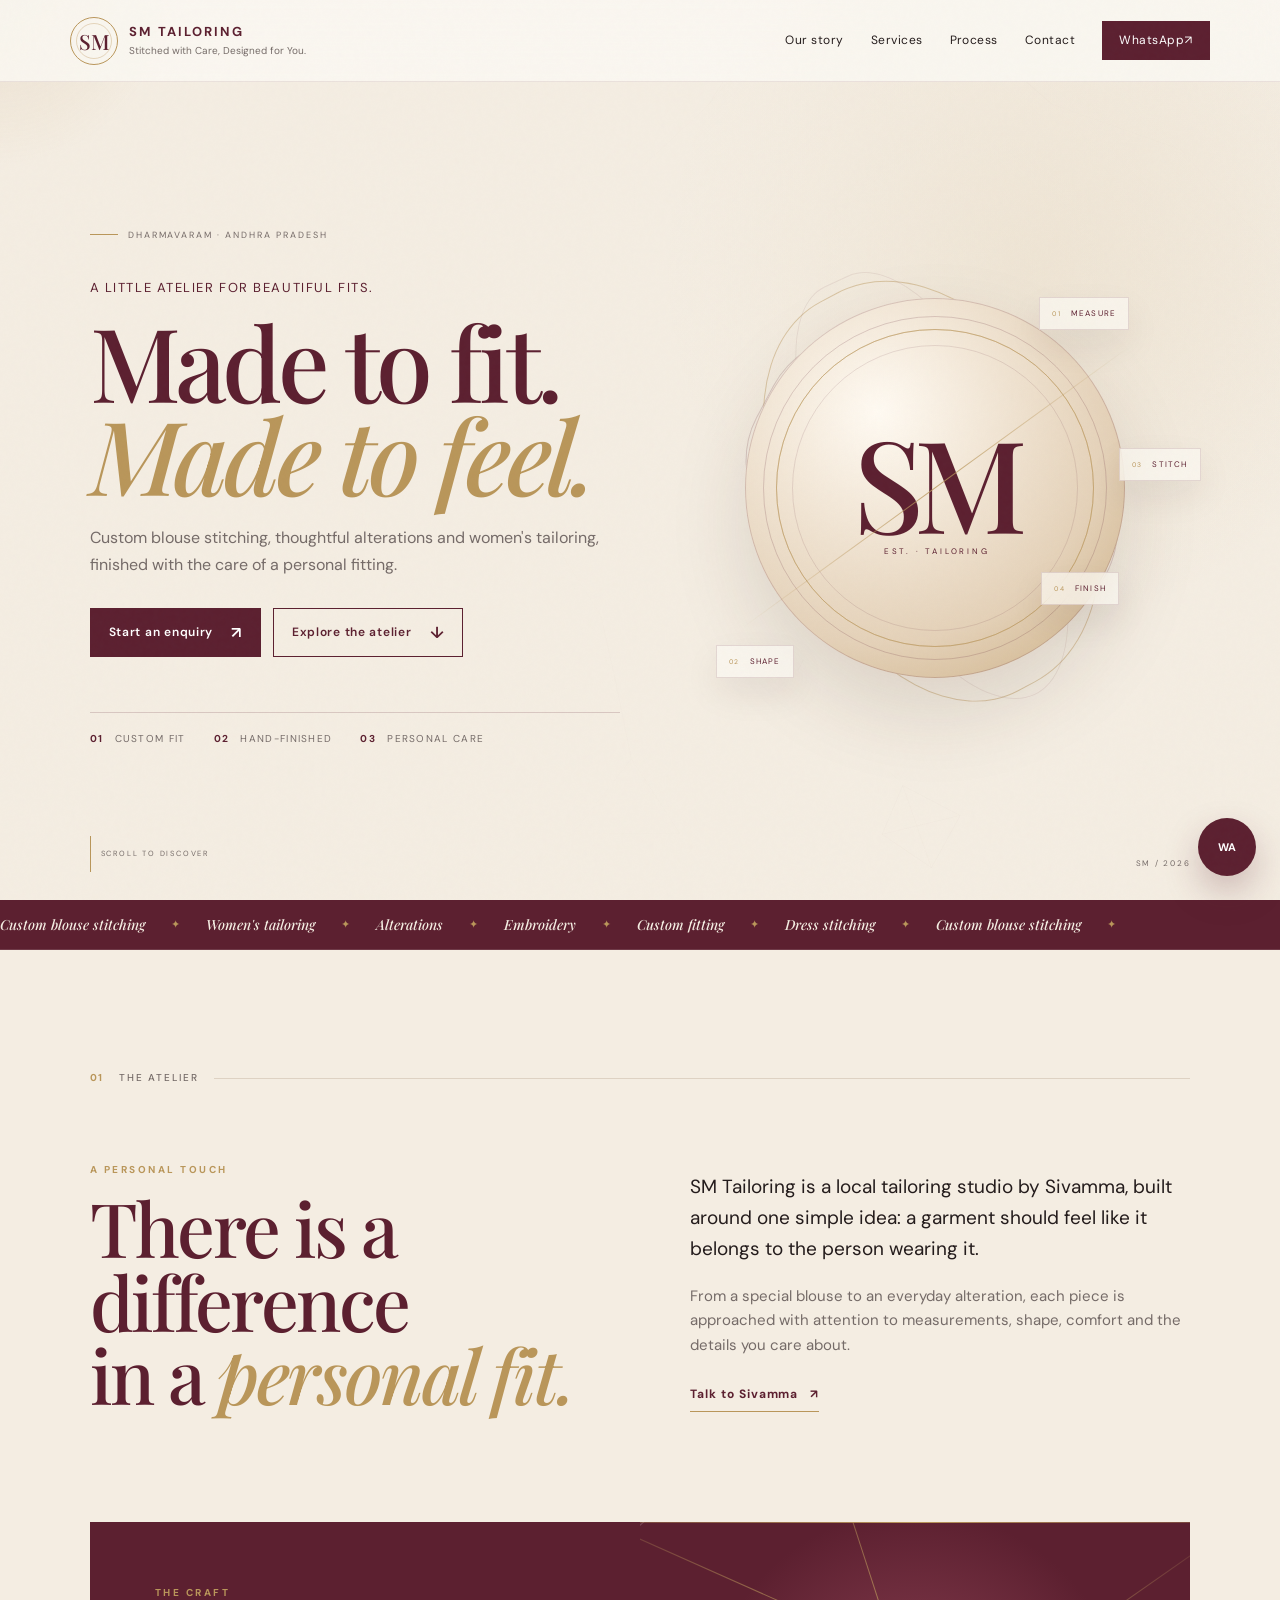
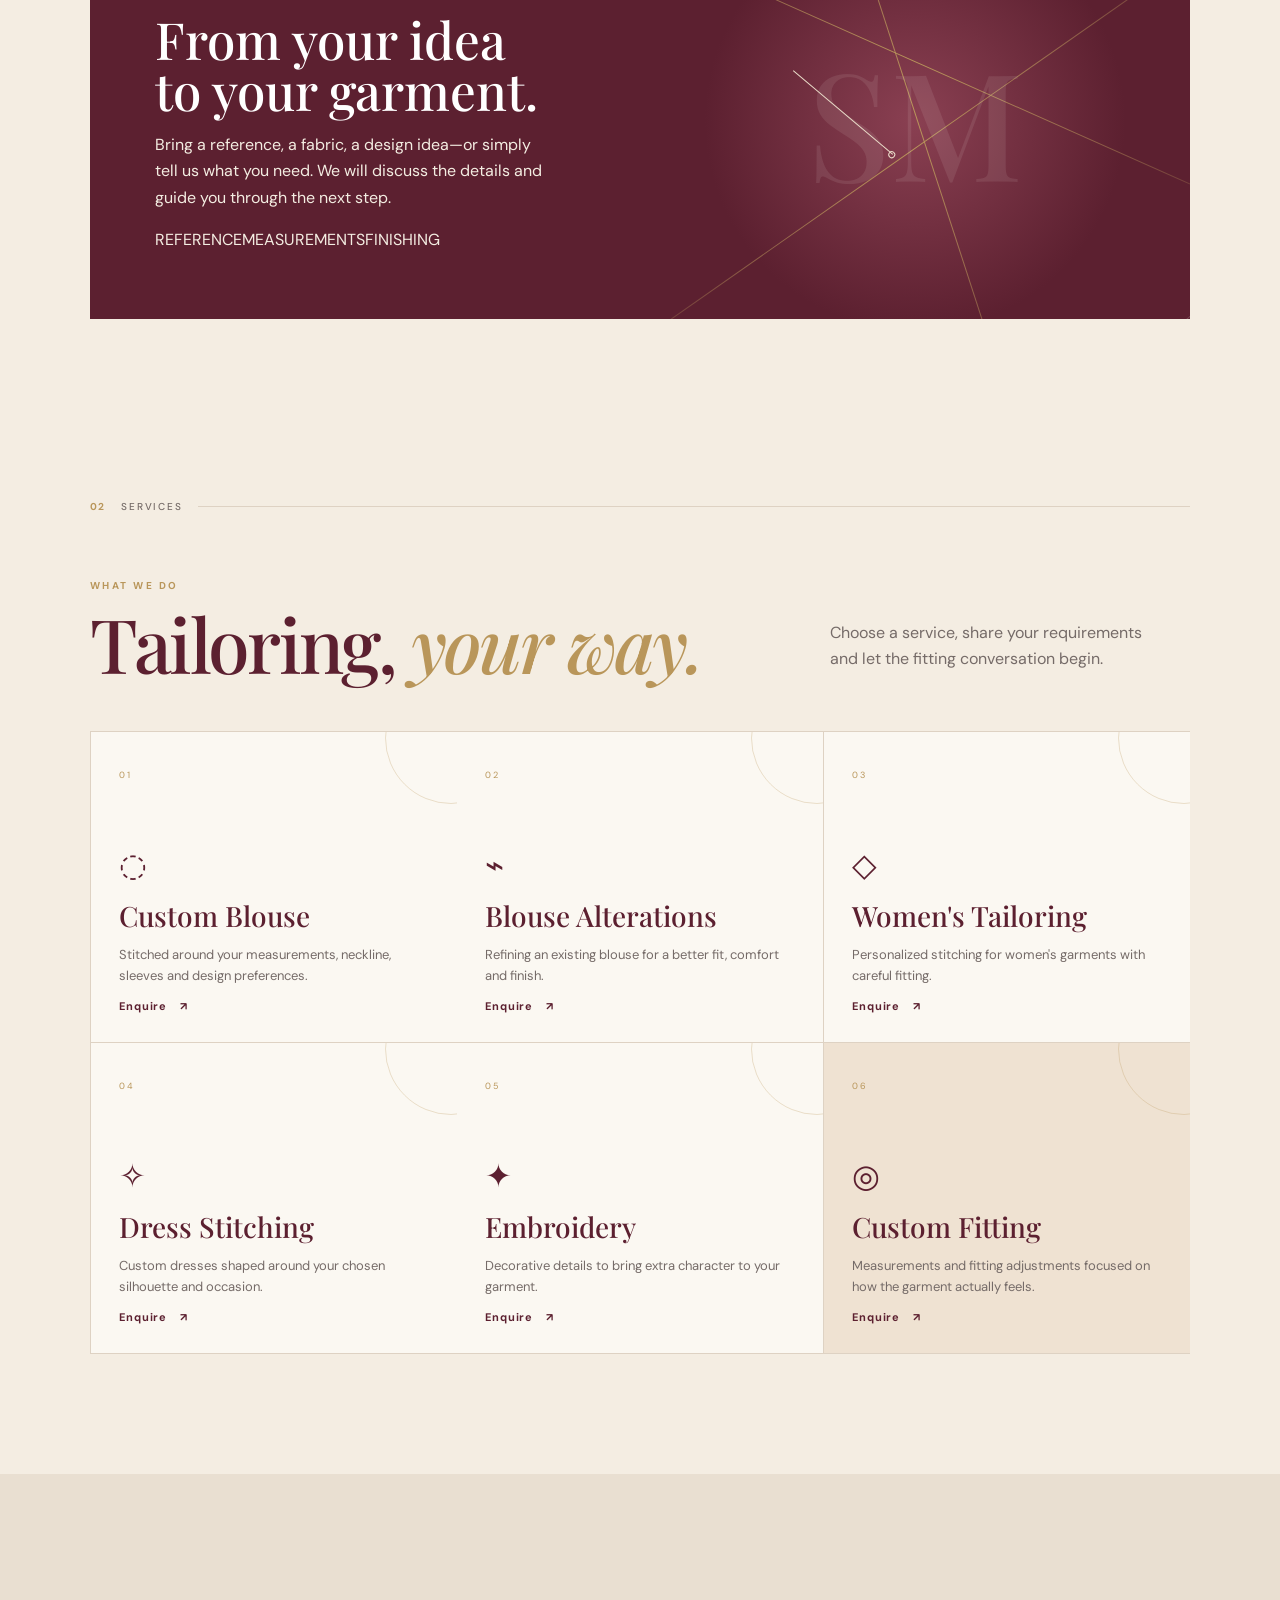
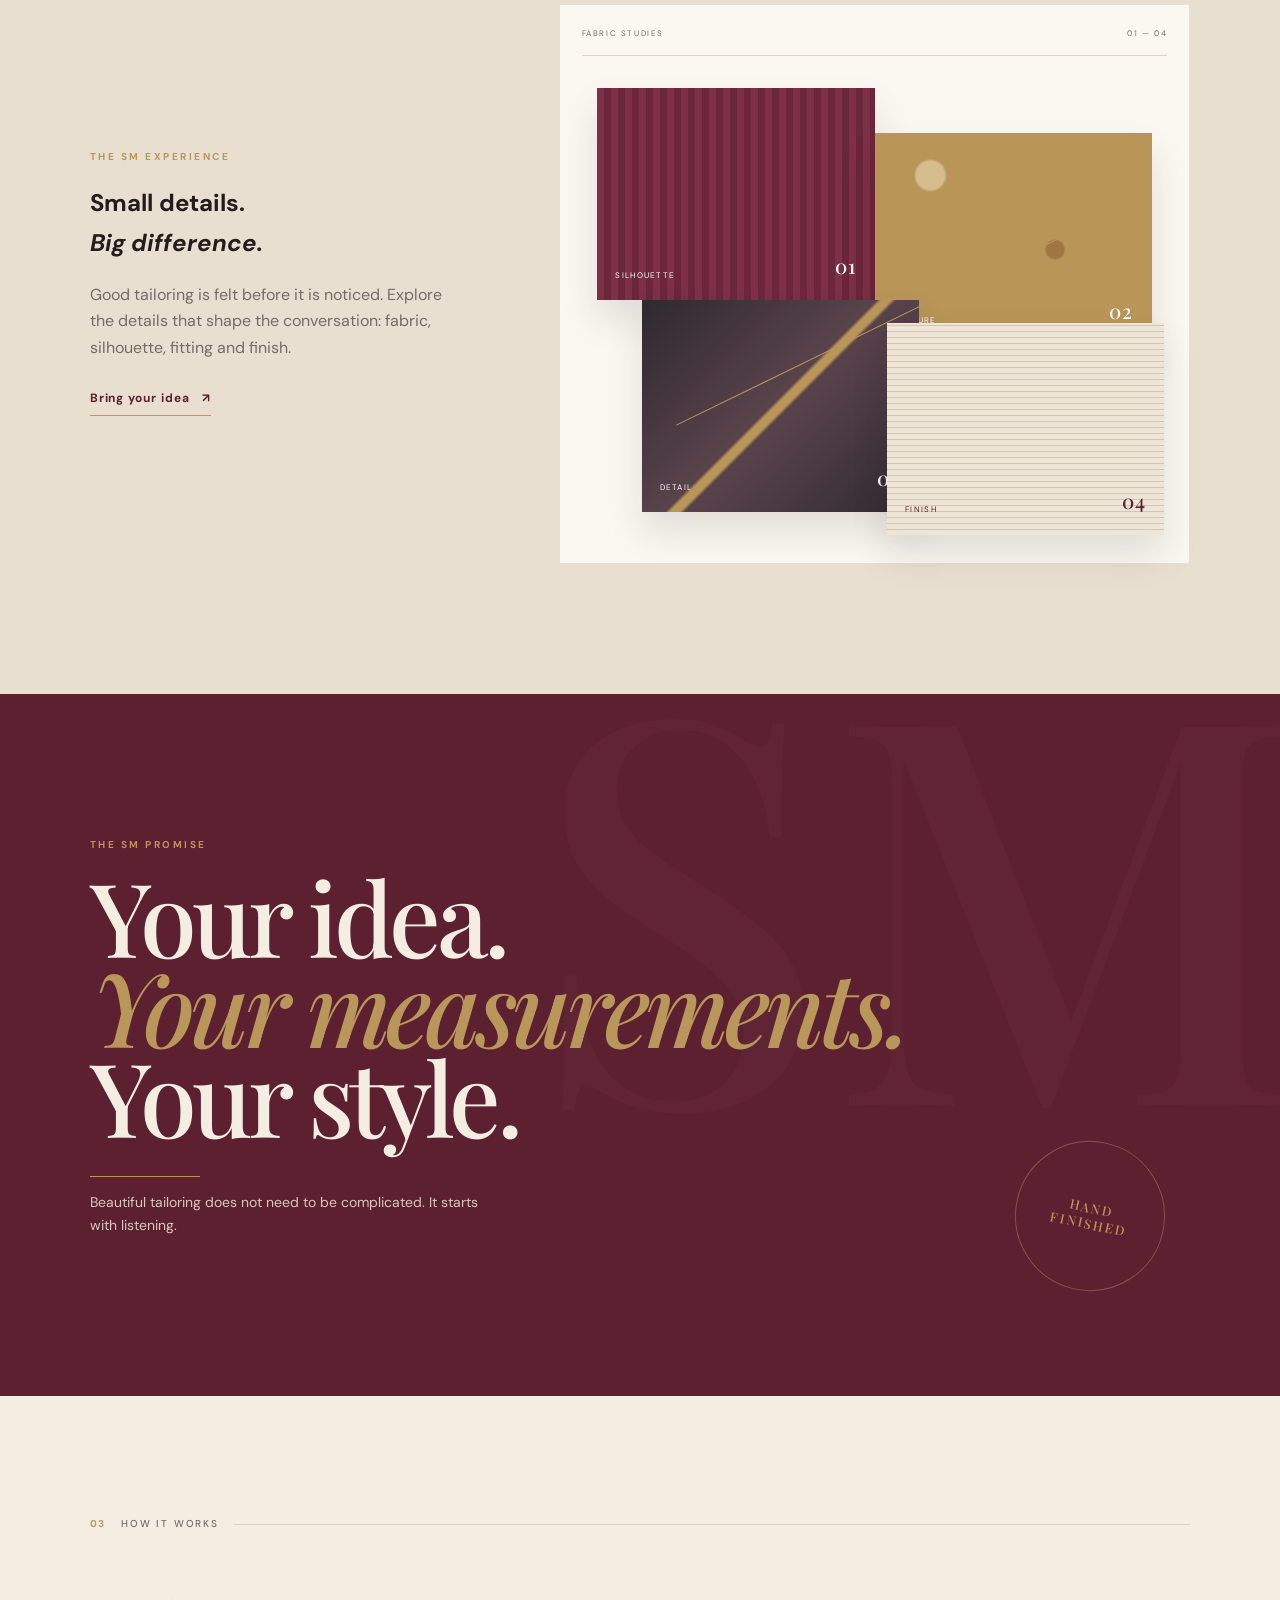
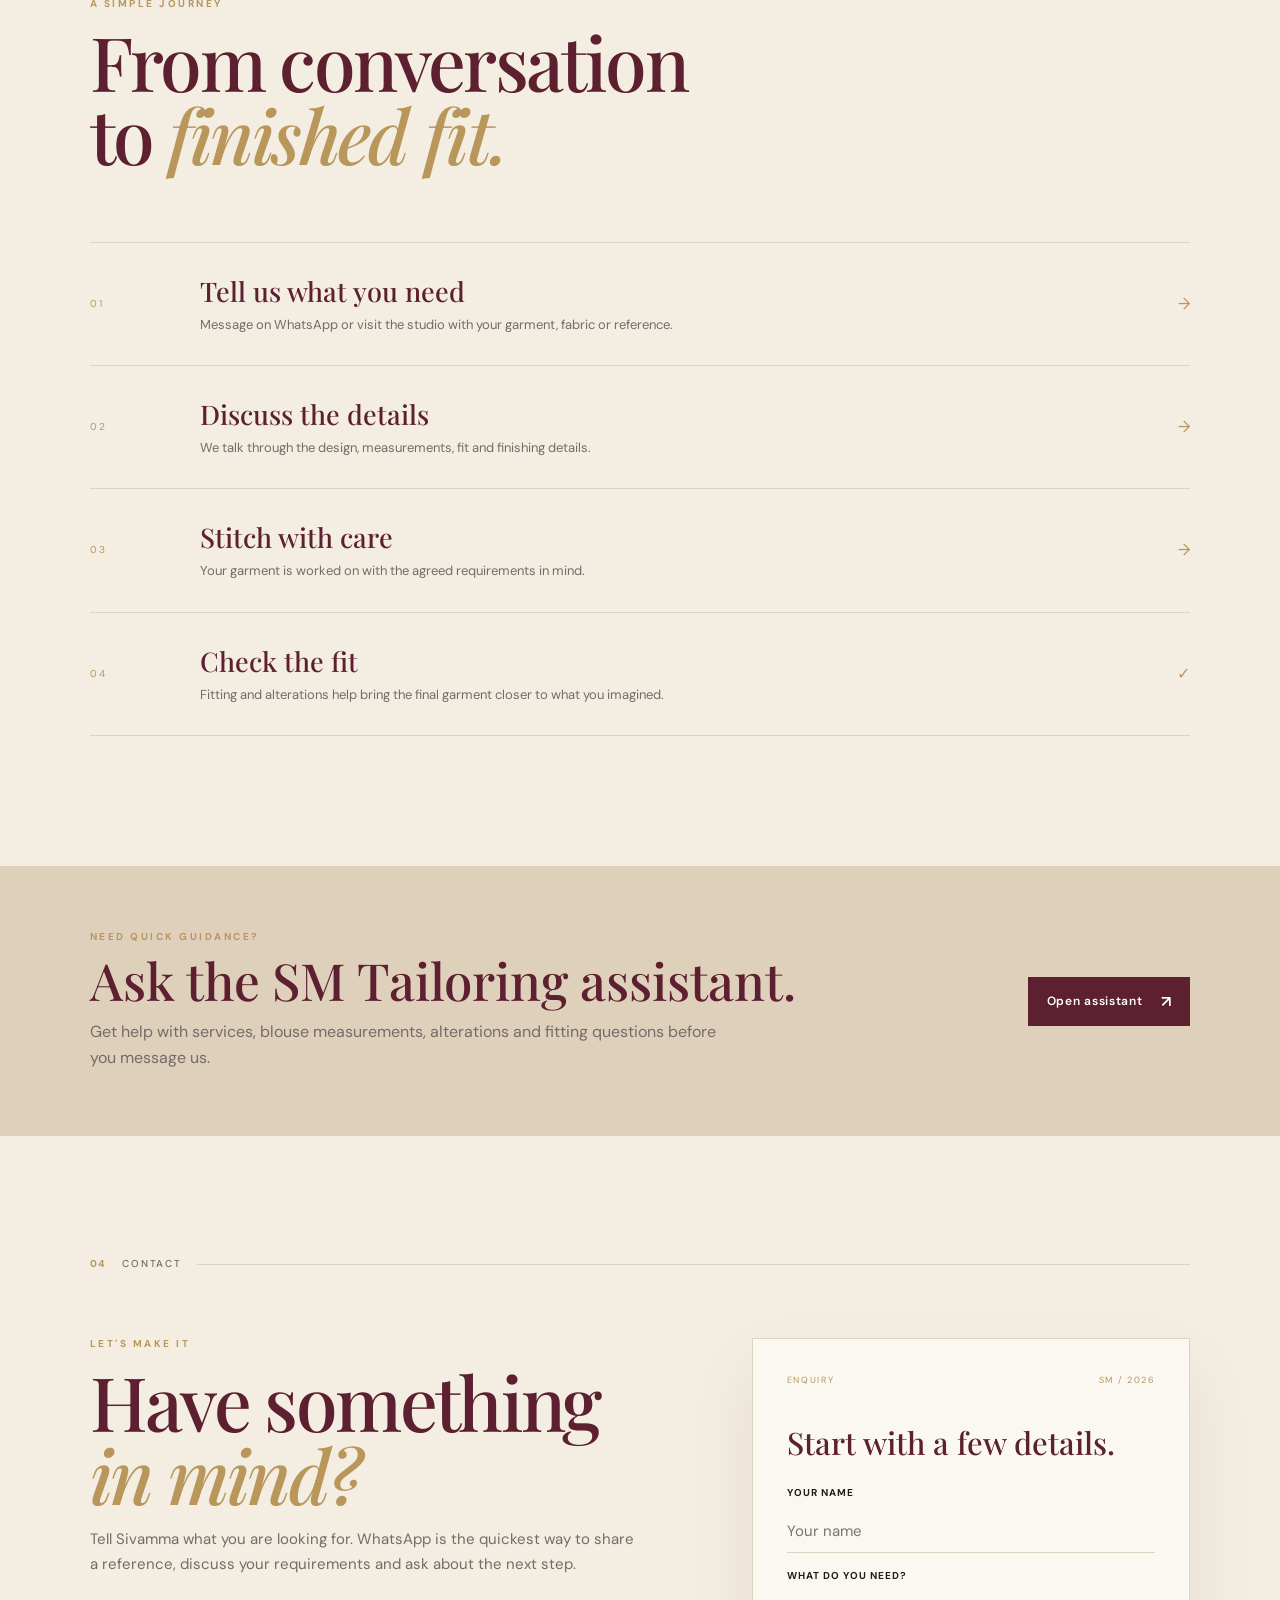
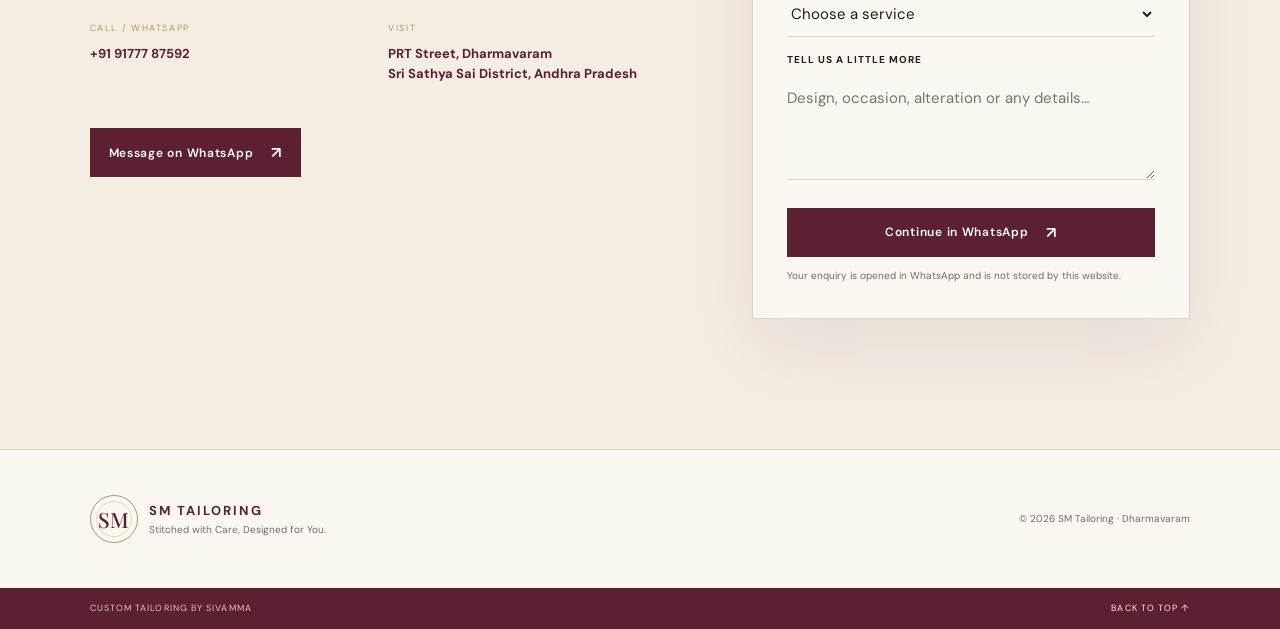
==== commit 5a695abf: "Add SEO canonical URL and LocalBusiness structured data" ====
--- a/index.html
+++ b/index.html
@@ -16,6 +16,19 @@
 <link rel="preconnect" href="https://fonts.gstatic.com" crossorigin>
 <link href="https://fonts.googleapis.com/css2?family=DM+Sans:wght@400;500;600;700&family=Playfair+Display:ital,wght@500;600&display=swap" rel="stylesheet">
 <link rel="stylesheet" href="style.css">
+<link rel="canonical" href="https://sm-tailoring.vercel.app/">
+<script type="application/ld+json">
+{
+  "@context":"https://schema.org",
+  "@type":"LocalBusiness",
+  "name":"SM Tailoring",
+  "description":"Custom blouse stitching, alterations, women's tailoring, dress stitching, embroidery and custom fitting by Sivamma.",
+  "telephone":"+91 91777 87592",
+  "address":{"@type":"PostalAddress","streetAddress":"PRT Street","addressLocality":"Dharmavaram","addressRegion":"Andhra Pradesh","addressCountry":"IN"},
+  "areaServed":"Dharmavaram, Andhra Pradesh, India",
+  "url":"https://sm-tailoring.vercel.app/"
+}
+</script>
 </head>
 <body>
 <div class="page-loader" aria-hidden="true"><span class="loader-mark">SM</span><span class="loader-line"><i></i></span><small>PREPARING THE ATELIER</small></div>
--- a/style.css
+++ b/style.css
@@ -1 +1,15 @@
-:root{--ink:#241c1c;--wine:#5c2030;--wine-2:#7b3042;--gold:#b9965a;--cream:#f4ede2;--paper:#fbf8f2;--sand:#dfd0bc;--muted:#756b68;--line:#ded2c3;--ease:cubic-bezier(.22,1,.36,1)}*{box-sizing:border-box}html{scroll-behavior:smooth}body{margin:0;background:var(--cream);color:var(--ink);font-family:'DM Sans',sans-serif;line-height:1.65;overflow-x:hidden}.site-noise{position:fixed;inset:0;pointer-events:none;z-index:100;opacity:.035;background-image:url("data:image/svg+xml,%3Csvg viewBox='0 0 180 180' xmlns='http://www.w3.org/2000/svg'%3E%3Cfilter id='n'%3E%3CfeTurbulence type='fractalNoise' baseFrequency='.9' numOctaves='3' stitchTiles='stitch'/%3E%3C/filter%3E%3Crect width='100%25' height='100%25' filter='url(%23n)' opacity='.55'/%3E%3C/svg%3E")}a{color:inherit}.site-header{min-height:82px;padding:16px 5.5%;display:flex;align-items:center;justify-content:space-between;gap:30px;background:rgba(251,248,242,.84);backdrop-filter:blur(18px);-webkit-backdrop-filter:blur(18px);position:fixed;top:0;left:0;right:0;z-index:50;border-bottom:1px solid rgba(92,32,48,.1);transition:background .3s,box-shadow .3s,transform .4s var(--ease)}.site-header.scrolled{background:rgba(251,248,242,.96);box-shadow:0 12px 40px rgba(36,28,28,.08)}.site-header.hidden{transform:translateY(-100%)}.brand{display:flex;gap:11px;align-items:center;text-decoration:none}.monogram{width:48px;height:48px;border:1px solid var(--gold);border-radius:50%;display:grid;place-items:center;color:var(--wine);font:500 21px 'Playfair Display',serif;position:relative}.monogram:after{content:'';position:absolute;inset:5px;border:1px solid rgba(185,150,90,.35);border-radius:50%}.brand b{display:block;color:var(--wine);font-size:13px;letter-spacing:.16em}.brand small{display:block;color:var(--muted);font-size:10px;margin-top:1px}.nav{display:flex;align-items:center;gap:27px}.nav a{text-decoration:none;font-size:12px;letter-spacing:.04em;position:relative}.nav a:not(.nav-cta):after{content:'';position:absolute;left:0;right:100%;bottom:-5px;height:1px;background:var(--wine);transition:right .4s var(--ease)}.nav a:not(.nav-cta):hover:after{right:0}.nav-cta{padding:10px 17px!important;background:var(--wine);color:#fff!important}.menu-toggle{display:none;background:none;border:0;color:var(--wine);font-size:25px;cursor:pointer}.hero{min-height:100svh;padding:145px 7% 70px;position:relative;overflow:hidden;background:var(--cream)}.hero-backdrop{position:absolute;inset:0;background:linear-gradient(90deg,rgba(244,237,226,.98) 0%,rgba(244,237,226,.88) 46%,rgba(244,237,226,.15) 100%),url('assets/hero.jpg') center/cover no-repeat;transform:scale(1.04);animation:heroBreath 14s ease-in-out infinite alternate}.hero-grid{position:relative;z-index:2;max-width:1280px;margin:auto;min-height:calc(100svh - 215px);display:grid;grid-template-columns:1.02fr .98fr;align-items:center;gap:60px}.hero-copy{max-width:680px}.eyebrow{margin:0;color:var(--gold);font-size:10px;line-height:1.2;font-weight:700;letter-spacing:.25em}.hero-kicker{font-size:13px;letter-spacing:.12em;text-transform:uppercase;color:var(--wine);margin:35px 0 0}.hero h1{font:500 clamp(58px,8vw,116px)/.91 'Playfair Display',serif;letter-spacing:-.045em;color:var(--wine);margin:15px 0 25px}.hero h1 em,.story h2 em,.services-heading h2 em,.statement h2 em,.process-heading h2 em,.contact-copy h2 em{color:var(--gold);font-style:italic}.hero-lead{max-width:550px;color:var(--muted);font-size:16px}.actions{display:flex;gap:12px;flex-wrap:wrap;margin-top:30px}.button{border:1px solid var(--wine);min-height:49px;padding:13px 18px;display:inline-flex;align-items:center;justify-content:center;gap:18px;text-decoration:none;font:600 12px 'DM Sans',sans-serif;letter-spacing:.06em;cursor:pointer;transition:transform .35s var(--ease),background .35s,color .35s,box-shadow .35s}.button i{font-style:normal;font-size:16px}.button.primary{background:var(--wine);color:#fff}.button.primary:hover{background:var(--wine-2);box-shadow:0 15px 30px rgba(92,32,48,.2)}.button.secondary{background:transparent;color:var(--wine)}.button.secondary:hover{background:var(--paper)}.hero-meta{display:flex;gap:28px;margin-top:55px;padding-top:18px;border-top:1px solid rgba(92,32,48,.18);max-width:620px}.hero-meta span{font-size:10px;text-transform:uppercase;letter-spacing:.13em;color:var(--muted)}.hero-meta b{color:var(--wine);margin-right:7px}.hero-visual{min-height:560px;position:relative;display:grid;place-items:center}.hero-medallion{width:min(31vw,380px);aspect-ratio:1;border-radius:50%;display:grid;place-items:center;align-content:center;position:relative;background:radial-gradient(circle at 35% 30%,#fffaf2,#e4d1b8 64%,#c8aa7b);box-shadow:inset 0 0 0 1px rgba(92,32,48,.18),0 35px 80px rgba(65,37,24,.13);animation:float 6s ease-in-out infinite}.hero-medallion:before,.hero-medallion:after{content:'';position:absolute;border-radius:50%;border:1px solid rgba(92,32,48,.18)}.hero-medallion:before{inset:18px}.hero-medallion:after{inset:31px;border-color:rgba(185,150,90,.45)}.hero-medallion strong{font:500 clamp(75px,10vw,140px)/1 'Playfair Display',serif;color:var(--wine);letter-spacing:-.08em}.hero-medallion small{font-size:8px;letter-spacing:.35em;color:var(--wine);margin-left:.35em}.needle-line{position:absolute;width:125%;height:1px;background:linear-gradient(90deg,transparent,var(--gold),transparent);transform:rotate(-36deg);opacity:.8}.fabric-orbit{position:absolute;border:1px solid rgba(92,32,48,.2);border-radius:48% 52% 55% 45%;width:75%;height:50%;transform:rotate(28deg);animation:orbit 12s linear infinite}.orbit-two{width:58%;height:78%;transform:rotate(-28deg);animation-direction:reverse;border-color:rgba(185,150,90,.45)}.visual-note{position:absolute;font-size:9px;letter-spacing:.3em;color:var(--wine);padding:7px 10px;border-bottom:1px solid var(--gold);animation:pulse 4s ease-in-out infinite}.note-one{top:19%;right:12%}.note-two{bottom:21%;left:9%;animation-delay:1s}.note-three{top:45%;right:0;animation-delay:2s}.scroll-cue{position:absolute;z-index:3;bottom:28px;left:7%;display:flex;align-items:center;gap:10px;text-decoration:none;text-transform:uppercase;letter-spacing:.2em;font-size:9px;color:var(--muted)}.scroll-cue span{width:1px;height:36px;background:var(--gold);display:block;animation:scrollLine 1.8s ease-in-out infinite}.marquee{overflow:hidden;background:var(--wine);color:var(--cream);white-space:nowrap;border-bottom:1px solid rgba(255,255,255,.12)}.marquee-track{display:inline-flex;align-items:center;gap:26px;min-width:max-content;padding:15px 0;animation:marquee 30s linear infinite}.marquee span{font:500 14px 'Playfair Display',serif;font-style:italic}.marquee i{font-style:normal;color:var(--gold);font-size:11px}.section{padding:120px 7%;max-width:1440px;margin:auto}.section-index{display:flex;align-items:center;gap:15px;color:var(--gold);font-size:10px;letter-spacing:.18em;font-weight:700;margin-bottom:65px}.section-index:after{content:'';height:1px;background:var(--line);flex:1}.section-index span{color:var(--muted);font-weight:500}.story{padding-bottom:100px}.story-layout{display:grid;grid-template-columns:1fr 1fr;gap:100px;align-items:end}.story h2,.services-heading h2,.process-heading h2,.contact-copy h2{font:500 clamp(44px,6vw,75px)/.98 'Playfair Display',serif;letter-spacing:-.035em;color:var(--wine);margin:15px 0 0}.story-copy{max-width:520px;color:var(--muted);font-size:15px}.story-copy p:first-child{font-size:19px;color:var(--ink)}.text-link{display:inline-flex;gap:12px;margin-top:12px;color:var(--wine);text-decoration:none;font-size:12px;font-weight:700;letter-spacing:.08em;border-bottom:1px solid var(--gold);padding-bottom:6px}.craft-panel{margin-top:110px;min-height:390px;background:var(--wine);color:var(--cream);display:grid;grid-template-columns:1fr 1fr;overflow:hidden;position:relative}.craft-copy{padding:65px;align-self:center;max-width:520px}.craft-copy h3{font:500 clamp(36px,4vw,57px)/1 'Playfair Display',serif;margin:15px 0;color:#fff}.craft-copy p:last-child{color:#dfcfc2;max-width:450px}.thread-art{position:relative;overflow:hidden;background:radial-gradient(circle at 50% 50%,#8a4052,#5c2030 62%)}.thread-art:before{content:'';position:absolute;inset:-30%;border:1px solid rgba(255,255,255,.18);border-radius:50%;transform:rotate(-25deg)}.thread-art span{position:absolute;height:1px;background:linear-gradient(90deg,transparent,var(--gold),transparent);width:150%;left:-25%;transform:rotate(var(--r));top:var(--t)}.thread-art span:nth-child(1){--r:24deg;--t:35%}.thread-art span:nth-child(2){--r:-35deg;--t:57%}.thread-art span:nth-child(3){--r:72deg;--t:48%}.thread-art b{position:absolute;inset:0;display:grid;place-items:center;font:500 150px 'Playfair Display',serif;color:rgba(255,250,244,.09)}.services-section{padding-top:80px}.services-heading{display:grid;grid-template-columns:1.3fr .7fr;gap:70px;align-items:end;margin-bottom:50px}.services-heading>p{color:var(--muted);max-width:330px;margin:0 0 8px}.service-grid{display:grid;grid-template-columns:repeat(3,1fr);gap:1px;background:var(--line);border:1px solid var(--line)}.service-card{min-height:310px;background:var(--paper);padding:28px;position:relative;transition:transform .6s var(--ease),background .4s,box-shadow .5s;overflow:hidden}.service-card:before{content:'';position:absolute;width:130px;height:130px;border-radius:50%;border:1px solid rgba(185,150,90,.28);right:-60px;top:-60px;transition:transform .8s var(--ease)}.service-card:hover{transform:translateY(-8px);background:#fffdf8;z-index:2;box-shadow:0 25px 45px rgba(40,27,23,.12)}.service-card:hover:before{transform:scale(2.2)}.service-card.featured{background:#efe2d2}.service-no{font-size:9px;letter-spacing:.18em;color:var(--gold)}.service-icon{font:32px 'Playfair Display',serif;color:var(--wine);margin:55px 0 17px}.service-card h3{font:500 28px/1.05 'Playfair Display',serif;color:var(--wine);margin:0 0 12px}.service-card p{font-size:13px;color:var(--muted);max-width:300px}.service-card a{position:absolute;bottom:27px;left:28px;text-decoration:none;color:var(--wine);font-size:11px;font-weight:700;letter-spacing:.08em}.service-card a span{margin-left:9px}.statement{padding:145px 7%;background:var(--wine);color:var(--cream);position:relative;overflow:hidden}.statement:before{content:'SM';position:absolute;right:-2vw;top:-80px;font:500 42vw/1 'Playfair Display',serif;color:rgba(255,255,255,.025)}.statement-inner{position:relative;max-width:850px}.statement h2{font:500 clamp(54px,8vw,105px)/.88 'Playfair Display',serif;letter-spacing:-.045em;margin:20px 0 35px}.statement h2 em{color:var(--gold)}.statement p:last-child{max-width:390px;color:#d8c8bc;font-size:14px}.statement-line{width:110px;height:1px;background:var(--gold)}.process{padding-bottom:130px}.process-heading{max-width:700px;margin-bottom:70px}.process-list{border-top:1px solid var(--line)}.process-item{display:grid;grid-template-columns:80px 1fr 50px;align-items:center;gap:30px;padding:30px 0;border-bottom:1px solid var(--line);transition:padding .45s var(--ease)}.process-item:hover{padding-left:18px;padding-right:18px;background:rgba(255,255,255,.25)}.process-item>span{color:var(--gold);font-size:10px;letter-spacing:.2em}.process-item h3{font:500 27px 'Playfair Display',serif;color:var(--wine);margin:0 0 5px}.process-item p{color:var(--muted);margin:0;font-size:13px;max-width:600px}.process-item>b{font-weight:400;color:var(--gold);text-align:right}.ai-strip{padding:65px 7%;background:#dfd0bc;display:flex;justify-content:space-between;align-items:center;gap:50px}.ai-strip h2{font:500 clamp(34px,4vw,52px)/1 'Playfair Display',serif;color:var(--wine);margin:12px 0}.ai-strip p:last-child{max-width:650px;color:var(--muted);margin:0}.button.light{background:var(--wine);color:#fff;border-color:var(--wine);white-space:nowrap}.contact-section{padding-bottom:130px}.contact-grid{display:grid;grid-template-columns:1fr .78fr;gap:100px;align-items:start}.contact-copy>p:not(.eyebrow){max-width:550px;color:var(--muted);font-size:15px}.contact-details{display:grid;grid-template-columns:1fr 1fr;gap:35px;margin:45px 0}.contact-details a{text-decoration:none}.contact-details small{display:block;font-size:9px;letter-spacing:.18em;color:var(--gold);margin-bottom:8px}.contact-details strong{font-size:13px;color:var(--wine);line-height:1.5;display:block}.enquiry-card{background:var(--paper);border:1px solid var(--line);padding:34px;display:flex;flex-direction:column;gap:8px;box-shadow:0 30px 70px rgba(40,27,23,.07)}.form-top{display:flex;justify-content:space-between;color:var(--gold);font-size:9px;letter-spacing:.18em;margin-bottom:30px}.enquiry-card h3{font:500 31px/1.05 'Playfair Display',serif;color:var(--wine);margin:0 0 12px}.enquiry-card label{font-size:10px;font-weight:700;letter-spacing:.1em;text-transform:uppercase;margin-top:7px}.enquiry-card input,.enquiry-card select,.enquiry-card textarea{width:100%;border:0;border-bottom:1px solid var(--line);background:transparent;padding:11px 0;margin:0;outline:none;font:15px 'DM Sans',sans-serif;color:var(--ink);border-radius:0}.enquiry-card input:focus,.enquiry-card select:focus,.enquiry-card textarea:focus{border-bottom-color:var(--gold)}.enquiry-card textarea{resize:vertical}.enquiry-card button{margin-top:20px}.enquiry-card small{font-size:10px;color:var(--muted);margin-top:3px}.footer-main{padding:45px 7%;display:flex;justify-content:space-between;align-items:center;background:var(--paper);border-top:1px solid var(--line)}.footer-main p{font-size:10px;color:var(--muted)}.footer-bottom{padding:13px 7%;display:flex;justify-content:space-between;background:var(--wine);color:#d8c8bc;font-size:9px;letter-spacing:.12em;text-transform:uppercase}.footer-bottom a{text-decoration:none;color:var(--cream)}.reveal{opacity:0;transform:translateY(30px);transition:opacity .9s var(--ease),transform .9s var(--ease)}.reveal.is-visible{opacity:1;transform:none}.reveal-delay{transition-delay:.12s}@keyframes heroBreath{to{transform:scale(1.08)}}@keyframes float{0%,100%{transform:translateY(0) rotate(0)}50%{transform:translateY(-13px) rotate(1deg)}}@keyframes orbit{to{transform:rotate(388deg)}}@keyframes pulse{0%,100%{opacity:.55}50%{opacity:1}}@keyframes scrollLine{0%{transform:scaleY(0);transform-origin:top}45%{transform:scaleY(1);transform-origin:top}55%{transform:scaleY(1);transform-origin:bottom}100%{transform:scaleY(0);transform-origin:bottom}}@keyframes marquee{to{transform:translateX(-50%)}}@media(max-width:900px){.site-header{padding:13px 5%}.nav{gap:17px}.hero{padding-left:6%;padding-right:6%}.hero-grid{grid-template-columns:1fr;min-height:auto}.hero-copy{max-width:720px}.hero-visual{min-height:430px}.hero-medallion{width:min(62vw,330px)}.services-heading,.story-layout,.contact-grid{grid-template-columns:1fr;gap:35px}.story-layout{align-items:start}.service-grid{grid-template-columns:repeat(2,1fr)}.craft-panel{grid-template-columns:1fr}.thread-art{min-height:300px}.contact-grid{gap:60px}}@media(max-width:700px){.site-header{flex-wrap:wrap}.menu-toggle{display:block}.nav{display:none;width:100%;flex-direction:column;align-items:stretch;gap:0;padding:10px 0 4px}.nav.open{display:flex}.nav a{padding:11px 0}.nav-cta{text-align:center;margin-top:7px}.hero{padding-top:125px}.hero h1{font-size:clamp(53px,17vw,82px)}.hero-visual{min-height:340px}.hero-meta{gap:14px;justify-content:space-between}.hero-meta span{font-size:8px}.section{padding:85px 6%}.section-index{margin-bottom:45px}.service-grid{grid-template-columns:1fr}.service-card{min-height:270px}.statement{padding:105px 6%}.statement h2{font-size:clamp(50px,15vw,80px)}.process-item{grid-template-columns:40px 1fr 25px;gap:15px}.process-item h3{font-size:22px}.ai-strip{padding:55px 6%;display:block}.ai-strip .button{margin-top:25px}.contact-details{grid-template-columns:1fr;gap:22px}.footer-main{padding:35px 6%;display:block}.footer-main p{margin-top:25px}.footer-bottom{padding:13px 6%}}@media(max-width:450px){.brand small{display:none}.hero-meta{display:grid;grid-template-columns:1fr}.actions .button{width:100%}.craft-copy{padding:42px 28px}.enquiry-card{padding:25px}.scroll-cue{left:6%}}@media(prefers-reduced-motion:reduce){html{scroll-behavior:auto}.reveal,.reveal.is-visible{transition:none;transform:none;opacity:1}.marquee-track,.hero-medallion,.fabric-orbit,.visual-note,.hero-backdrop{animation:none}.site-header{transition:none}}+:root{--ink:#241c1c;--wine:#5c2030;--wine-2:#7b3042;--gold:#b9965a;--cream:#f4ede2;--paper:#fbf8f2;--sand:#dfd0bc;--muted:#756b68;--line:#ded2c3;--ease:cubic-bezier(.22,1,.36,1)}*{box-sizing:border-box}html{scroll-behavior:smooth}body{margin:0;background:var(--cream);color:var(--ink);font-family:'DM Sans',sans-serif;line-height:1.65;overflow-x:hidden}.site-noise{position:fixed;inset:0;pointer-events:none;z-index:100;opacity:.035;background-image:url("data:image/svg+xml,%3Csvg viewBox='0 0 180 180' xmlns='http://www.w3.org/2000/svg'%3E%3Cfilter id='n'%3E%3CfeTurbulence type='fractalNoise' baseFrequency='.9' numOctaves='3' stitchTiles='stitch'/%3E%3C/filter%3E%3Crect width='100%25' height='100%25' filter='url(%23n)' opacity='.55'/%3E%3C/svg%3E")}a{color:inherit}.site-header{min-height:82px;padding:16px 5.5%;display:flex;align-items:center;justify-content:space-between;gap:30px;background:rgba(251,248,242,.84);backdrop-filter:blur(18px);-webkit-backdrop-filter:blur(18px);position:fixed;top:0;left:0;right:0;z-index:50;border-bottom:1px solid rgba(92,32,48,.1);transition:background .3s,box-shadow .3s,transform .4s var(--ease)}.site-header.scrolled{background:rgba(251,248,242,.96);box-shadow:0 12px 40px rgba(36,28,28,.08)}.site-header.hidden{transform:translateY(-100%)}.brand{display:flex;gap:11px;align-items:center;text-decoration:none}.monogram{width:48px;height:48px;border:1px solid var(--gold);border-radius:50%;display:grid;place-items:center;color:var(--wine);font:500 21px 'Playfair Display',serif;position:relative}.monogram:after{content:'';position:absolute;inset:5px;border:1px solid rgba(185,150,90,.35);border-radius:50%}.brand b{display:block;color:var(--wine);font-size:13px;letter-spacing:.16em}.brand small{display:block;color:var(--muted);font-size:10px;margin-top:1px}.nav{display:flex;align-items:center;gap:27px}.nav a{text-decoration:none;font-size:12px;letter-spacing:.04em;position:relative}.nav a:not(.nav-cta):after{content:'';position:absolute;left:0;right:100%;bottom:-5px;height:1px;background:var(--wine);transition:right .4s var(--ease)}.nav a:not(.nav-cta):hover:after{right:0}.nav-cta{padding:10px 17px!important;background:var(--wine);color:#fff!important}.menu-toggle{display:none;background:none;border:0;color:var(--wine);font-size:25px;cursor:pointer}.hero{min-height:100svh;padding:145px 7% 70px;position:relative;overflow:hidden;background:var(--cream)}.hero-backdrop{position:absolute;inset:0;background:linear-gradient(90deg,rgba(244,237,226,.98) 0%,rgba(244,237,226,.88) 46%,rgba(244,237,226,.15) 100%),url('assets/hero.jpg') center/cover no-repeat;transform:scale(1.04);animation:heroBreath 14s ease-in-out infinite alternate}.hero-grid{position:relative;z-index:2;max-width:1280px;margin:auto;min-height:calc(100svh - 215px);display:grid;grid-template-columns:1.02fr .98fr;align-items:center;gap:60px}.hero-copy{max-width:680px}.eyebrow{margin:0;color:var(--gold);font-size:10px;line-height:1.2;font-weight:700;letter-spacing:.25em}.hero-kicker{font-size:13px;letter-spacing:.12em;text-transform:uppercase;color:var(--wine);margin:35px 0 0}.hero h1{font:500 clamp(58px,8vw,116px)/.91 'Playfair Display',serif;letter-spacing:-.045em;color:var(--wine);margin:15px 0 25px}.hero h1 em,.story h2 em,.services-heading h2 em,.statement h2 em,.process-heading h2 em,.contact-copy h2 em{color:var(--gold);font-style:italic}.hero-lead{max-width:550px;color:var(--muted);font-size:16px}.actions{display:flex;gap:12px;flex-wrap:wrap;margin-top:30px}.button{border:1px solid var(--wine);min-height:49px;padding:13px 18px;display:inline-flex;align-items:center;justify-content:center;gap:18px;text-decoration:none;font:600 12px 'DM Sans',sans-serif;letter-spacing:.06em;cursor:pointer;transition:transform .35s var(--ease),background .35s,color .35s,box-shadow .35s}.button i{font-style:normal;font-size:16px}.button.primary{background:var(--wine);color:#fff}.button.primary:hover{background:var(--wine-2);box-shadow:0 15px 30px rgba(92,32,48,.2)}.button.secondary{background:transparent;color:var(--wine)}.button.secondary:hover{background:var(--paper)}.hero-meta{display:flex;gap:28px;margin-top:55px;padding-top:18px;border-top:1px solid rgba(92,32,48,.18);max-width:620px}.hero-meta span{font-size:10px;text-transform:uppercase;letter-spacing:.13em;color:var(--muted)}.hero-meta b{color:var(--wine);margin-right:7px}.hero-visual{min-height:560px;position:relative;display:grid;place-items:center}.hero-medallion{width:min(31vw,380px);aspect-ratio:1;border-radius:50%;display:grid;place-items:center;align-content:center;position:relative;background:radial-gradient(circle at 35% 30%,#fffaf2,#e4d1b8 64%,#c8aa7b);box-shadow:inset 0 0 0 1px rgba(92,32,48,.18),0 35px 80px rgba(65,37,24,.13);animation:float 6s ease-in-out infinite}.hero-medallion:before,.hero-medallion:after{content:'';position:absolute;border-radius:50%;border:1px solid rgba(92,32,48,.18)}.hero-medallion:before{inset:18px}.hero-medallion:after{inset:31px;border-color:rgba(185,150,90,.45)}.hero-medallion strong{font:500 clamp(75px,10vw,140px)/1 'Playfair Display',serif;color:var(--wine);letter-spacing:-.08em}.hero-medallion small{font-size:8px;letter-spacing:.35em;color:var(--wine);margin-left:.35em}.needle-line{position:absolute;width:125%;height:1px;background:linear-gradient(90deg,transparent,var(--gold),transparent);transform:rotate(-36deg);opacity:.8}.fabric-orbit{position:absolute;border:1px solid rgba(92,32,48,.2);border-radius:48% 52% 55% 45%;width:75%;height:50%;transform:rotate(28deg);animation:orbit 12s linear infinite}.orbit-two{width:58%;height:78%;transform:rotate(-28deg);animation-direction:reverse;border-color:rgba(185,150,90,.45)}.visual-note{position:absolute;font-size:9px;letter-spacing:.3em;color:var(--wine);padding:7px 10px;border-bottom:1px solid var(--gold);animation:pulse 4s ease-in-out infinite}.note-one{top:19%;right:12%}.note-two{bottom:21%;left:9%;animation-delay:1s}.note-three{top:45%;right:0;animation-delay:2s}.scroll-cue{position:absolute;z-index:3;bottom:28px;left:7%;display:flex;align-items:center;gap:10px;text-decoration:none;text-transform:uppercase;letter-spacing:.2em;font-size:9px;color:var(--muted)}.scroll-cue span{width:1px;height:36px;background:var(--gold);display:block;animation:scrollLine 1.8s ease-in-out infinite}.marquee{overflow:hidden;background:var(--wine);color:var(--cream);white-space:nowrap;border-bottom:1px solid rgba(255,255,255,.12)}.marquee-track{display:inline-flex;align-items:center;gap:26px;min-width:max-content;padding:15px 0;animation:marquee 30s linear infinite}.marquee span{font:500 14px 'Playfair Display',serif;font-style:italic}.marquee i{font-style:normal;color:var(--gold);font-size:11px}.section{padding:120px 7%;max-width:1440px;margin:auto}.section-index{display:flex;align-items:center;gap:15px;color:var(--gold);font-size:10px;letter-spacing:.18em;font-weight:700;margin-bottom:65px}.section-index:after{content:'';height:1px;background:var(--line);flex:1}.section-index span{color:var(--muted);font-weight:500}.story{padding-bottom:100px}.story-layout{display:grid;grid-template-columns:1fr 1fr;gap:100px;align-items:end}.story h2,.services-heading h2,.process-heading h2,.contact-copy h2{font:500 clamp(44px,6vw,75px)/.98 'Playfair Display',serif;letter-spacing:-.035em;color:var(--wine);margin:15px 0 0}.story-copy{max-width:520px;color:var(--muted);font-size:15px}.story-copy p:first-child{font-size:19px;color:var(--ink)}.text-link{display:inline-flex;gap:12px;margin-top:12px;color:var(--wine);text-decoration:none;font-size:12px;font-weight:700;letter-spacing:.08em;border-bottom:1px solid var(--gold);padding-bottom:6px}.craft-panel{margin-top:110px;min-height:390px;background:var(--wine);color:var(--cream);display:grid;grid-template-columns:1fr 1fr;overflow:hidden;position:relative}.craft-copy{padding:65px;align-self:center;max-width:520px}.craft-copy h3{font:500 clamp(36px,4vw,57px)/1 'Playfair Display',serif;margin:15px 0;color:#fff}.craft-copy p:last-child{color:#dfcfc2;max-width:450px}.thread-art{position:relative;overflow:hidden;background:radial-gradient(circle at 50% 50%,#8a4052,#5c2030 62%)}.thread-art:before{content:'';position:absolute;inset:-30%;border:1px solid rgba(255,255,255,.18);border-radius:50%;transform:rotate(-25deg)}.thread-art span{position:absolute;height:1px;background:linear-gradient(90deg,transparent,var(--gold),transparent);width:150%;left:-25%;transform:rotate(var(--r));top:var(--t)}.thread-art span:nth-child(1){--r:24deg;--t:35%}.thread-art span:nth-child(2){--r:-35deg;--t:57%}.thread-art span:nth-child(3){--r:72deg;--t:48%}.thread-art b{position:absolute;inset:0;display:grid;place-items:center;font:500 150px 'Playfair Display',serif;color:rgba(255,250,244,.09)}.services-section{padding-top:80px}.services-heading{display:grid;grid-template-columns:1.3fr .7fr;gap:70px;align-items:end;margin-bottom:50px}.services-heading>p{color:var(--muted);max-width:330px;margin:0 0 8px}.service-grid{display:grid;grid-template-columns:repeat(3,1fr);gap:1px;background:var(--line);border:1px solid var(--line)}.service-card{min-height:310px;background:var(--paper);padding:28px;position:relative;transition:transform .6s var(--ease),background .4s,box-shadow .5s;overflow:hidden}.service-card:before{content:'';position:absolute;width:130px;height:130px;border-radius:50%;border:1px solid rgba(185,150,90,.28);right:-60px;top:-60px;transition:transform .8s var(--ease)}.service-card:hover{transform:translateY(-8px);background:#fffdf8;z-index:2;box-shadow:0 25px 45px rgba(40,27,23,.12)}.service-card:hover:before{transform:scale(2.2)}.service-card.featured{background:#efe2d2}.service-no{font-size:9px;letter-spacing:.18em;color:var(--gold)}.service-icon{font:32px 'Playfair Display',serif;color:var(--wine);margin:55px 0 17px}.service-card h3{font:500 28px/1.05 'Playfair Display',serif;color:var(--wine);margin:0 0 12px}.service-card p{font-size:13px;color:var(--muted);max-width:300px}.service-card a{position:absolute;bottom:27px;left:28px;text-decoration:none;color:var(--wine);font-size:11px;font-weight:700;letter-spacing:.08em}.service-card a span{margin-left:9px}.statement{padding:145px 7%;background:var(--wine);color:var(--cream);position:relative;overflow:hidden}.statement:before{content:'SM';position:absolute;right:-2vw;top:-80px;font:500 42vw/1 'Playfair Display',serif;color:rgba(255,255,255,.025)}.statement-inner{position:relative;max-width:850px}.statement h2{font:500 clamp(54px,8vw,105px)/.88 'Playfair Display',serif;letter-spacing:-.045em;margin:20px 0 35px}.statement h2 em{color:var(--gold)}.statement p:last-child{max-width:390px;color:#d8c8bc;font-size:14px}.statement-line{width:110px;height:1px;background:var(--gold)}.process{padding-bottom:130px}.process-heading{max-width:700px;margin-bottom:70px}.process-list{border-top:1px solid var(--line)}.process-item{display:grid;grid-template-columns:80px 1fr 50px;align-items:center;gap:30px;padding:30px 0;border-bottom:1px solid var(--line);transition:padding .45s var(--ease)}.process-item:hover{padding-left:18px;padding-right:18px;background:rgba(255,255,255,.25)}.process-item>span{color:var(--gold);font-size:10px;letter-spacing:.2em}.process-item h3{font:500 27px 'Playfair Display',serif;color:var(--wine);margin:0 0 5px}.process-item p{color:var(--muted);margin:0;font-size:13px;max-width:600px}.process-item>b{font-weight:400;color:var(--gold);text-align:right}.ai-strip{padding:65px 7%;background:#dfd0bc;display:flex;justify-content:space-between;align-items:center;gap:50px}.ai-strip h2{font:500 clamp(34px,4vw,52px)/1 'Playfair Display',serif;color:var(--wine);margin:12px 0}.ai-strip p:last-child{max-width:650px;color:var(--muted);margin:0}.button.light{background:var(--wine);color:#fff;border-color:var(--wine);white-space:nowrap}.contact-section{padding-bottom:130px}.contact-grid{display:grid;grid-template-columns:1fr .78fr;gap:100px;align-items:start}.contact-copy>p:not(.eyebrow){max-width:550px;color:var(--muted);font-size:15px}.contact-details{display:grid;grid-template-columns:1fr 1fr;gap:35px;margin:45px 0}.contact-details a{text-decoration:none}.contact-details small{display:block;font-size:9px;letter-spacing:.18em;color:var(--gold);margin-bottom:8px}.contact-details strong{font-size:13px;color:var(--wine);line-height:1.5;display:block}.enquiry-card{background:var(--paper);border:1px solid var(--line);padding:34px;display:flex;flex-direction:column;gap:8px;box-shadow:0 30px 70px rgba(40,27,23,.07)}.form-top{display:flex;justify-content:space-between;color:var(--gold);font-size:9px;letter-spacing:.18em;margin-bottom:30px}.enquiry-card h3{font:500 31px/1.05 'Playfair Display',serif;color:var(--wine);margin:0 0 12px}.enquiry-card label{font-size:10px;font-weight:700;letter-spacing:.1em;text-transform:uppercase;margin-top:7px}.enquiry-card input,.enquiry-card select,.enquiry-card textarea{width:100%;border:0;border-bottom:1px solid var(--line);background:transparent;padding:11px 0;margin:0;outline:none;font:15px 'DM Sans',sans-serif;color:var(--ink);border-radius:0}.enquiry-card input:focus,.enquiry-card select:focus,.enquiry-card textarea:focus{border-bottom-color:var(--gold)}.enquiry-card textarea{resize:vertical}.enquiry-card button{margin-top:20px}.enquiry-card small{font-size:10px;color:var(--muted);margin-top:3px}.footer-main{padding:45px 7%;display:flex;justify-content:space-between;align-items:center;background:var(--paper);border-top:1px solid var(--line)}.footer-main p{font-size:10px;color:var(--muted)}.footer-bottom{padding:13px 7%;display:flex;justify-content:space-between;background:var(--wine);color:#d8c8bc;font-size:9px;letter-spacing:.12em;text-transform:uppercase}.footer-bottom a{text-decoration:none;color:var(--cream)}.reveal{opacity:0;transform:translateY(30px);transition:opacity .9s var(--ease),transform .9s var(--ease)}.reveal.is-visible{opacity:1;transform:none}.reveal-delay{transition-delay:.12s}@keyframes heroBreath{to{transform:scale(1.08)}}@keyframes float{0%,100%{transform:translateY(0) rotate(0)}50%{transform:translateY(-13px) rotate(1deg)}}@keyframes orbit{to{transform:rotate(388deg)}}@keyframes pulse{0%,100%{opacity:.55}50%{opacity:1}}@keyframes scrollLine{0%{transform:scaleY(0);transform-origin:top}45%{transform:scaleY(1);transform-origin:top}55%{transform:scaleY(1);transform-origin:bottom}100%{transform:scaleY(0);transform-origin:bottom}}@keyframes marquee{to{transform:translateX(-50%)}}@media(max-width:900px){.site-header{padding:13px 5%}.nav{gap:17px}.hero{padding-left:6%;padding-right:6%}.hero-grid{grid-template-columns:1fr;min-height:auto}.hero-copy{max-width:720px}.hero-visual{min-height:430px}.hero-medallion{width:min(62vw,330px)}.services-heading,.story-layout,.contact-grid{grid-template-columns:1fr;gap:35px}.story-layout{align-items:start}.service-grid{grid-template-columns:repeat(2,1fr)}.craft-panel{grid-template-columns:1fr}.thread-art{min-height:300px}.contact-grid{gap:60px}}@media(max-width:700px){.site-header{flex-wrap:wrap}.menu-toggle{display:block}.nav{display:none;width:100%;flex-direction:column;align-items:stretch;gap:0;padding:10px 0 4px}.nav.open{display:flex}.nav a{padding:11px 0}.nav-cta{text-align:center;margin-top:7px}.hero{padding-top:125px}.hero h1{font-size:clamp(53px,17vw,82px)}.hero-visual{min-height:340px}.hero-meta{gap:14px;justify-content:space-between}.hero-meta span{font-size:8px}.section{padding:85px 6%}.section-index{margin-bottom:45px}.service-grid{grid-template-columns:1fr}.service-card{min-height:270px}.statement{padding:105px 6%}.statement h2{font-size:clamp(50px,15vw,80px)}.process-item{grid-template-columns:40px 1fr 25px;gap:15px}.process-item h3{font-size:22px}.ai-strip{padding:55px 6%;display:block}.ai-strip .button{margin-top:25px}.contact-details{grid-template-columns:1fr;gap:22px}.footer-main{padding:35px 6%;display:block}.footer-main p{margin-top:25px}.footer-bottom{padding:13px 6%}}@media(max-width:450px){.brand small{display:none}.hero-meta{display:grid;grid-template-columns:1fr}.actions .button{width:100%}.craft-copy{padding:42px 28px}.enquiry-card{padding:25px}.scroll-cue{left:6%}}@media(prefers-reduced-motion:reduce){html{scroll-behavior:auto}.reveal,.reveal.is-visible{transition:none;transform:none;opacity:1}.marquee-track,.hero-medallion,.fabric-orbit,.visual-note,.hero-backdrop{animation:none}.site-header{transition:none}}
+
+/* SM Tailoring premium motion layer */
+.page-loader{position:fixed;inset:0;background:var(--wine);color:var(--cream);z-index:1000;display:grid;place-items:center;align-content:center;gap:15px;transition:opacity .8s var(--ease),visibility .8s}
+.page-loader.done{opacity:0;visibility:hidden}.loader-mark{font:500 72px 'Playfair Display',serif;color:var(--gold)}.loader-line{display:block;width:160px;height:1px;background:rgba(255,255,255,.2);overflow:hidden}.loader-line i{display:block;width:45%;height:100%;background:var(--gold);animation:smLoad 1.1s var(--ease) infinite}.page-loader small{font-size:8px;letter-spacing:.28em}
+.cursor-glow{position:fixed;width:360px;height:360px;border-radius:50%;pointer-events:none;z-index:2;background:radial-gradient(circle,rgba(185,149,88,.13),transparent 65%);transform:translate(-50%,-50%);mix-blend-mode:multiply}.scroll-progress{position:fixed;left:0;top:0;width:100%;height:3px;z-index:200}.scroll-progress i{display:block;width:0;height:100%;background:var(--gold)}
+.menu-toggle{width:42px;height:42px;position:relative}.menu-toggle span{position:absolute;left:11px;width:20px;height:1px;background:var(--wine);transition:.35s var(--ease)}.menu-toggle span:first-child{top:17px}.menu-toggle span:last-child{top:25px}.menu-toggle[aria-expanded=true] span:first-child{transform:translateY(4px) rotate(45deg)}.menu-toggle[aria-expanded=true] span:last-child{transform:translateY(-4px) rotate(-45deg)}
+.hero{background:radial-gradient(circle at 80% 30%,rgba(185,149,88,.16),transparent 30%),var(--cream)}#thread-canvas{position:absolute;inset:0;width:100%;height:100%;opacity:.48}.hero-wash{position:absolute;inset:0;background:linear-gradient(90deg,rgba(244,237,226,.96),rgba(244,237,226,.72) 46%,rgba(244,237,226,.15));pointer-events:none}.hero-grid{position:relative;z-index:2}.hero-label{display:flex;align-items:center;gap:10px;color:var(--muted);font-size:9px;letter-spacing:.22em}.hero-label span{width:28px;height:1px;background:var(--gold)}.hero-visual{transition:transform .5s var(--ease)}.fashion-orbit{position:absolute;border:1px solid rgba(92,32,48,.18);border-radius:48% 52% 55% 45%;width:75%;height:50%;transform:rotate(28deg);animation:smOrbit 18s linear infinite}.orbit-two{width:58%;height:78%;transform:rotate(-28deg);animation-direction:reverse;border-color:rgba(185,150,90,.45);animation-duration:23s}.orbit-three{width:90%;height:35%;transform:rotate(65deg);border-color:rgba(92,32,48,.08);animation-duration:28s}.medallion-ring{position:absolute;border-radius:50%;border:1px solid rgba(185,150,90,.45)}.ring-a{inset:31px}.ring-b{inset:47px;border-color:rgba(92,32,48,.12)}.floating-tag{position:absolute;background:rgba(251,248,242,.72);backdrop-filter:blur(10px);padding:9px 12px;border:1px solid rgba(92,32,48,.14);box-shadow:0 15px 35px rgba(50,27,25,.08);display:flex;gap:10px;align-items:center;text-transform:uppercase;letter-spacing:.15em;font-size:8px;color:var(--wine);animation:smTagFloat 5s ease-in-out infinite}.floating-tag small{color:var(--gold)}.tag-one{top:16%;right:12%}.tag-two{bottom:16%;left:7%;animation-delay:-1.2s}.tag-three{top:43%;right:-2%;animation-delay:-2.2s}.tag-four{bottom:29%;right:14%;animation-delay:-3.1s}.hero-corner{position:absolute;right:7%;bottom:30px;font-size:8px;letter-spacing:.22em;color:var(--muted)}
+.service-card{transform-style:preserve-3d;will-change:transform}.service-card:after{content:'';position:absolute;inset:0;background:linear-gradient(120deg,transparent 20%,rgba(255,255,255,.4),transparent 60%);transform:translateX(-130%);transition:transform .8s var(--ease)}.service-card:hover:after{transform:translateX(130%)}.service-card:hover .service-icon{transform:translateZ(25px) rotate(-8deg) scale(1.12)}.service-icon{transition:transform .6s var(--ease)}
+.atelier-showcase{padding:130px 7%;background:#e9dfd1;overflow:hidden}.showcase-grid{max-width:1260px;margin:auto;display:grid;grid-template-columns:.75fr 1.25fr;gap:90px;align-items:center}.showcase-copy>p:not(.eyebrow){max-width:450px;color:var(--muted)}.material-board{height:560px;background:var(--paper);border:1px solid rgba(92,32,48,.12);position:relative;padding:22px;box-shadow:var(--shadow);transform:rotate(-1.2deg)}.board-head{display:flex;justify-content:space-between;color:var(--muted);font-size:8px;letter-spacing:.2em;padding-bottom:15px;border-bottom:1px solid var(--line)}.swatch{position:absolute;width:44%;height:38%;display:flex;justify-content:space-between;align-items:flex-end;padding:18px;color:#fff;text-transform:uppercase;letter-spacing:.16em;font-size:8px;box-shadow:0 20px 35px rgba(45,26,22,.12);transition:transform .5s var(--ease)}.swatch b{font-size:20px;font-family:'Playfair Display',serif;font-weight:500}.swatch:hover{transform:translateY(-8px) rotate(1deg)}.swatch-a{left:6%;top:15%;background:repeating-linear-gradient(90deg,#7d3046 0 7px,#6c263c 7px 14px)}.swatch-b{right:6%;top:23%;background:radial-gradient(circle at 20% 20%,#d6bd8e 0 5%,transparent 6%),radial-gradient(circle at 65% 55%,#9f7546 0 4%,transparent 5%),#b99558}.swatch-c{left:13%;bottom:9%;background:linear-gradient(135deg,#2f2930,#59434b 48%,#b99558 49%,#b99558 51%,#59434b 52%,#2f2930)}.swatch-d{right:4%;bottom:5%;background:repeating-linear-gradient(0deg,#eee5d9 0 5px,#d6c4af 5px 6px)}.swatch-d span,.swatch-d b{color:var(--wine)}.board-thread{position:absolute;width:70%;height:1px;background:var(--gold);left:15%;top:58%;transform:rotate(-26deg);animation:smBoardThread 6s ease-in-out infinite}
+.statement-stamp{position:absolute;right:9%;bottom:15%;border:1px solid rgba(185,150,90,.45);width:150px;height:150px;border-radius:50%;display:grid;place-items:center;text-align:center;color:var(--gold);font:500 13px/1.2 'Playfair Display',serif;letter-spacing:.15em;transform:rotate(12deg)}
+.thread{position:absolute;height:1px;background:linear-gradient(90deg,transparent,var(--gold),transparent);width:150%;left:-25%}.thread-1{transform:rotate(24deg);animation:smThread 6s ease-in-out infinite}.thread-2{transform:rotate(-35deg);top:57%;animation:smThread 7s ease-in-out infinite reverse}.thread-3{transform:rotate(72deg);top:48%;animation:smThread 8s ease-in-out infinite}.thread-4{transform:rotate(-7deg);top:75%;animation:smThread 9s ease-in-out infinite reverse}.needle{position:absolute;width:130px;height:1px;background:#e9dbc8;left:25%;top:48%;transform:rotate(40deg)}.needle:after{content:'';position:absolute;right:-3px;top:-2px;width:5px;height:5px;border:1px solid #e9dbc8;border-radius:50%}
+.floating-wa{position:fixed;right:24px;bottom:24px;z-index:45;width:58px;height:58px;border-radius:50%;background:var(--wine);color:#fff;text-decoration:none;display:grid;place-items:center;box-shadow:0 16px 35px rgba(92,32,48,.25);transition:transform .35s var(--ease),width .35s var(--ease),border-radius .35s}.floating-wa span{font-weight:700;font-size:11px}.floating-wa i{position:absolute;right:0;opacity:0;transform:translateX(5px);font-style:normal;font-size:10px;transition:.35s}.floating-wa:hover{width:108px;border-radius:30px;justify-content:flex-start;padding-left:18px}.floating-wa:hover i{opacity:1;transform:translateX(26px)}
+@keyframes smLoad{to{transform:translateX(250%)}}@keyframes smOrbit{to{transform:rotate(388deg)}}@keyframes smTagFloat{0%,100%{transform:translateY(0)}50%{transform:translateY(-7px)}}@keyframes smThread{0%,100%{opacity:.35;translate:-3% 0}50%{opacity:1;translate:3% 0}}@keyframes smBoardThread{0%,100%{transform:rotate(-26deg) translateX(-4%)}50%{transform:rotate(-22deg) translateX(4%)}}
+@media(max-width:900px){.showcase-grid{grid-template-columns:1fr;gap:35px}.material-board{max-width:700px;width:100%;margin:auto}.hero-medallion{width:min(62vw,330px)}}@media(max-width:700px){.cursor-glow{display:none}.atelier-showcase{padding:90px 6%}.material-board{height:460px}.swatch{height:34%;width:47%;padding:12px;font-size:7px}.statement-stamp{width:100px;height:100px;font-size:9px;right:6%;bottom:9%}.floating-wa{right:15px;bottom:15px}}@media(max-width:450px){.material-board{height:390px}.swatch-a{left:4%}.swatch-b{right:4%}.swatch-c{left:8%}.swatch-d{right:2%}}@media(prefers-reduced-motion:reduce){.page-loader,.loader-line i,.fashion-orbit,.floating-tag,.thread,.board-thread,.hero-medallion{animation:none}.cursor-glow{display:none}.site-header,.button,.service-card{transition:none}}
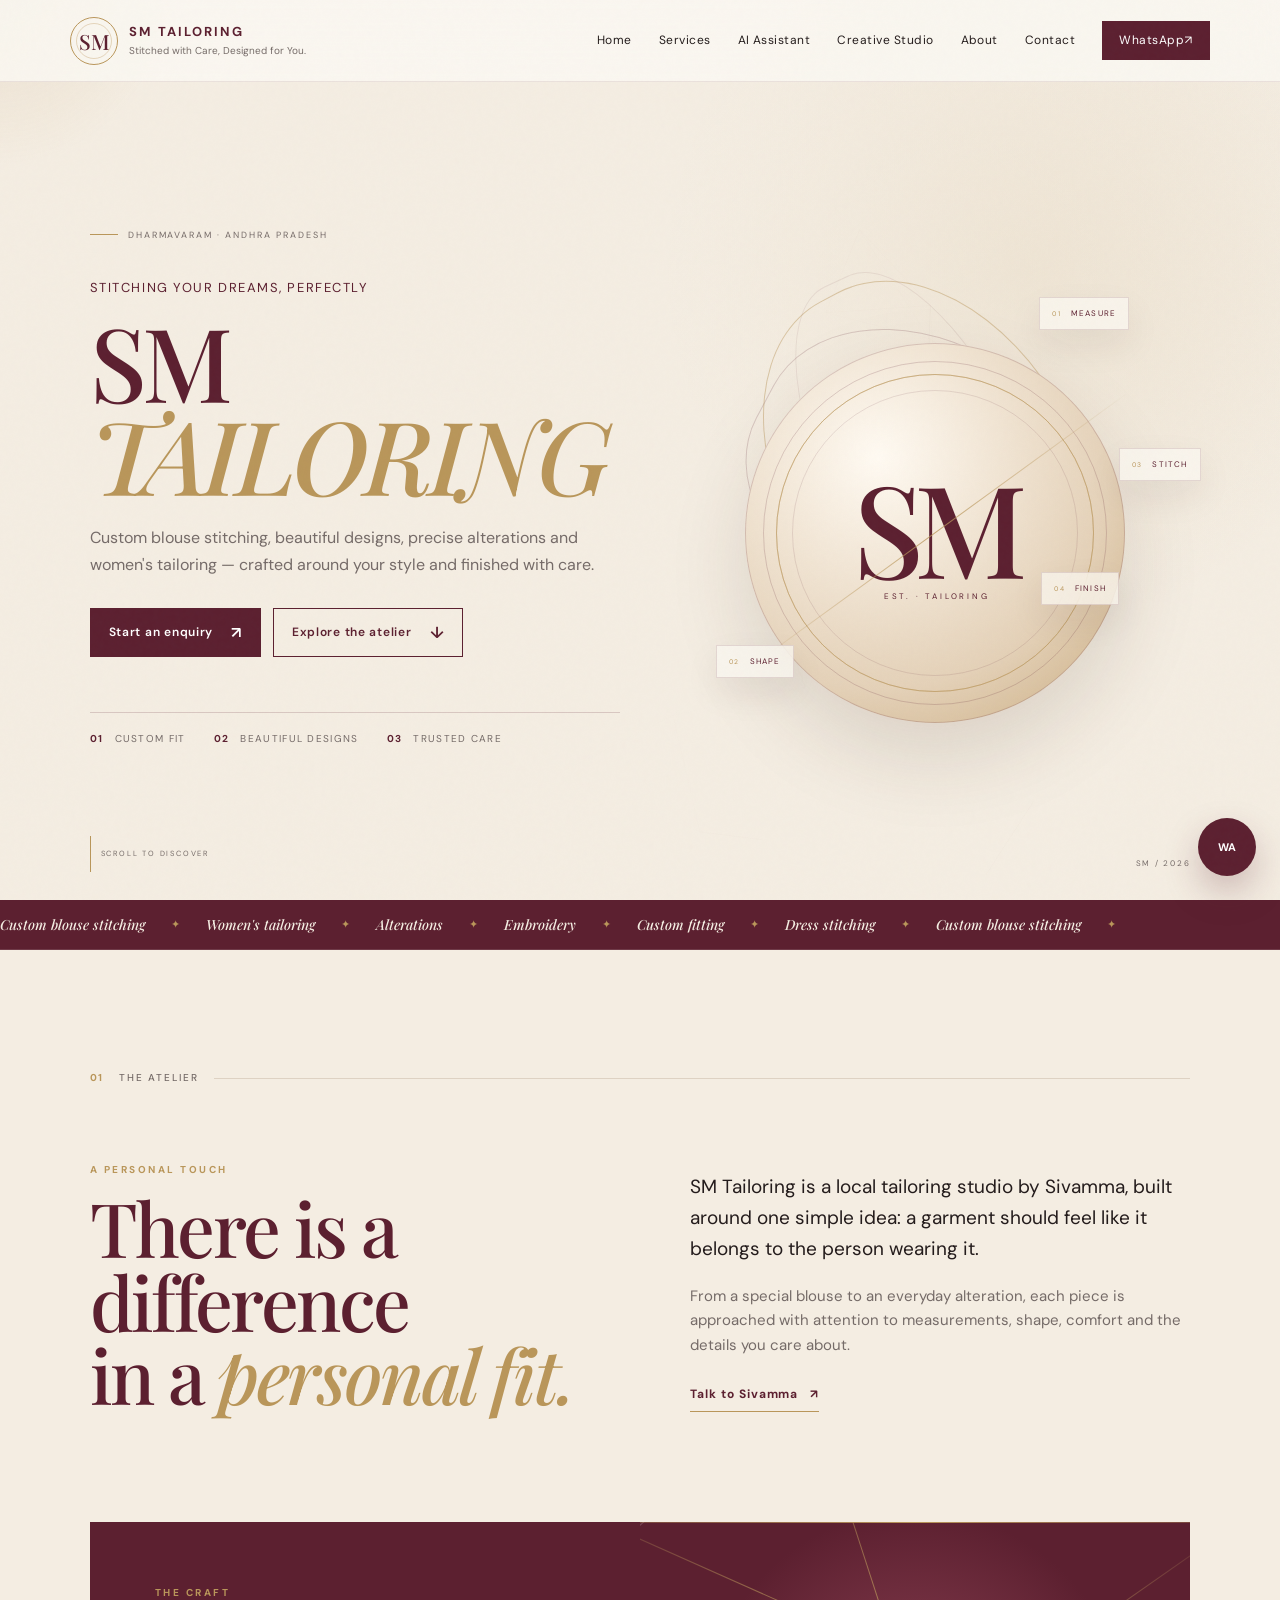
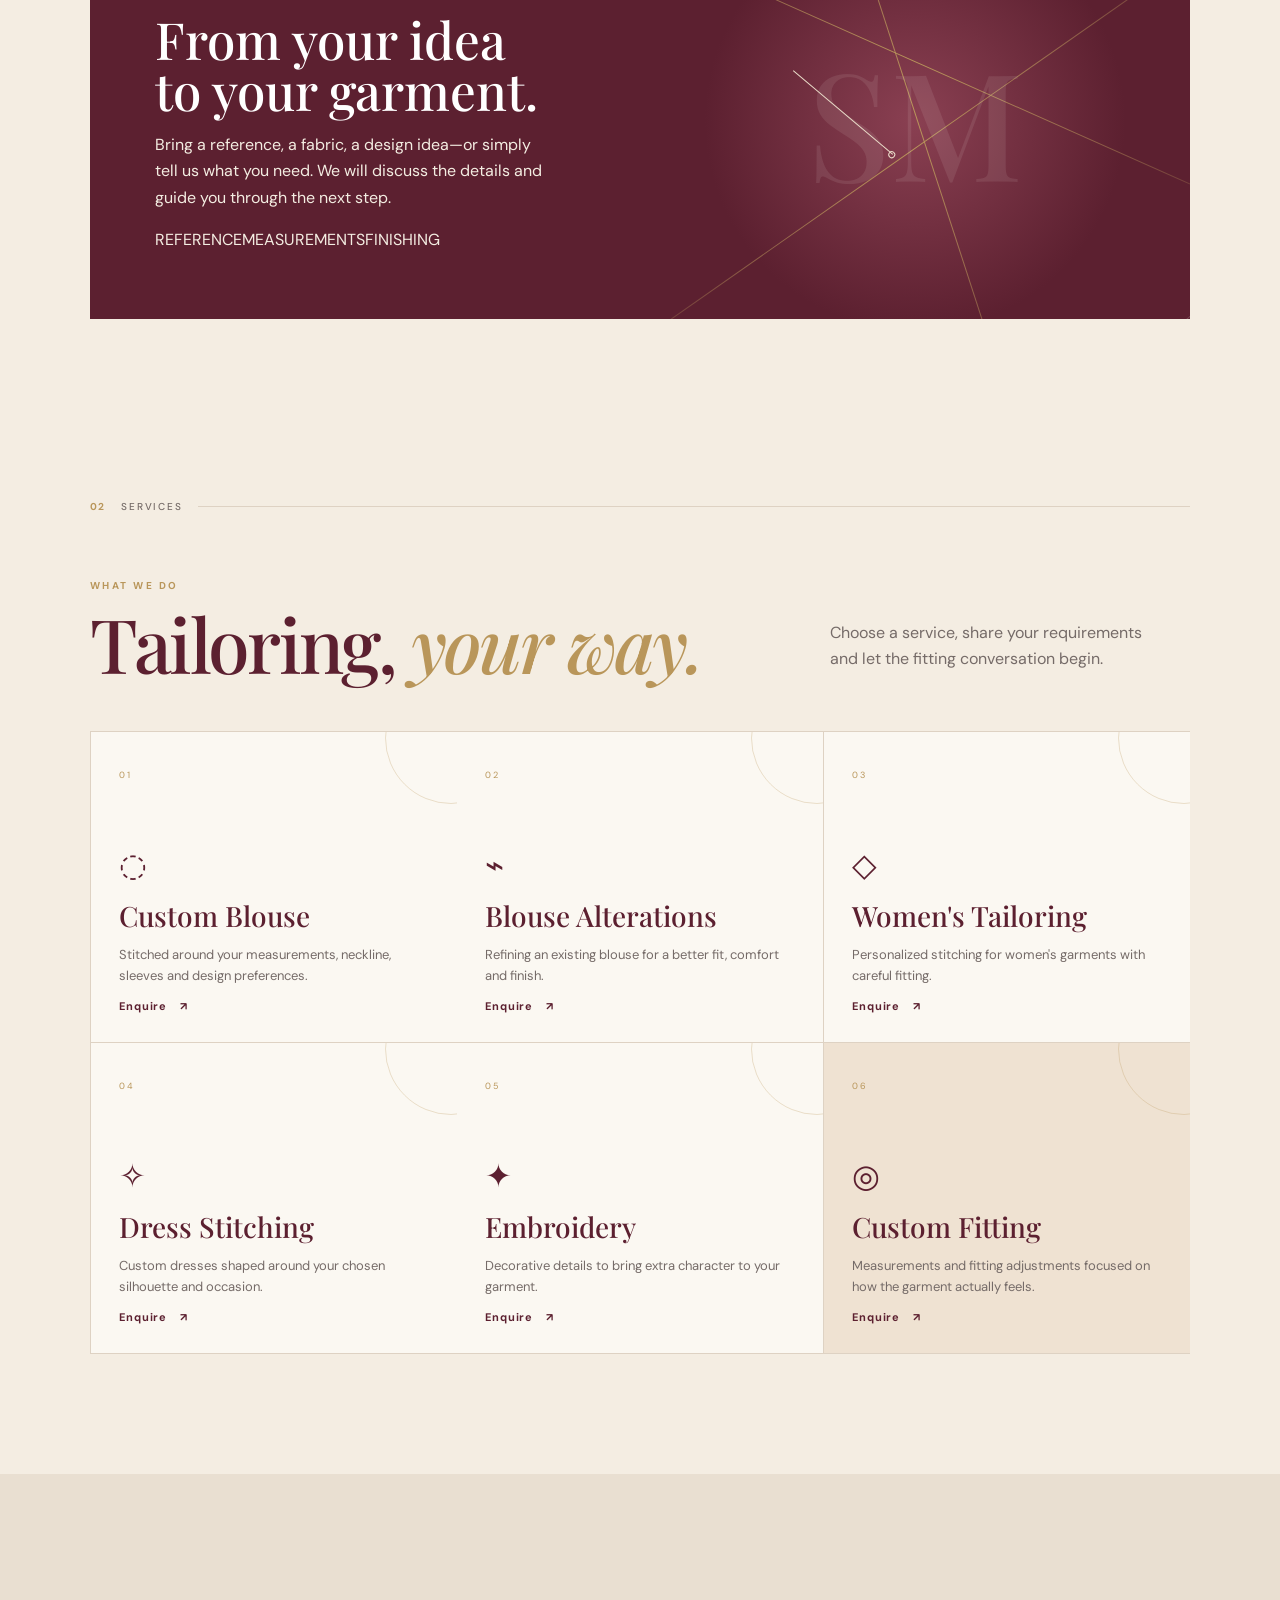
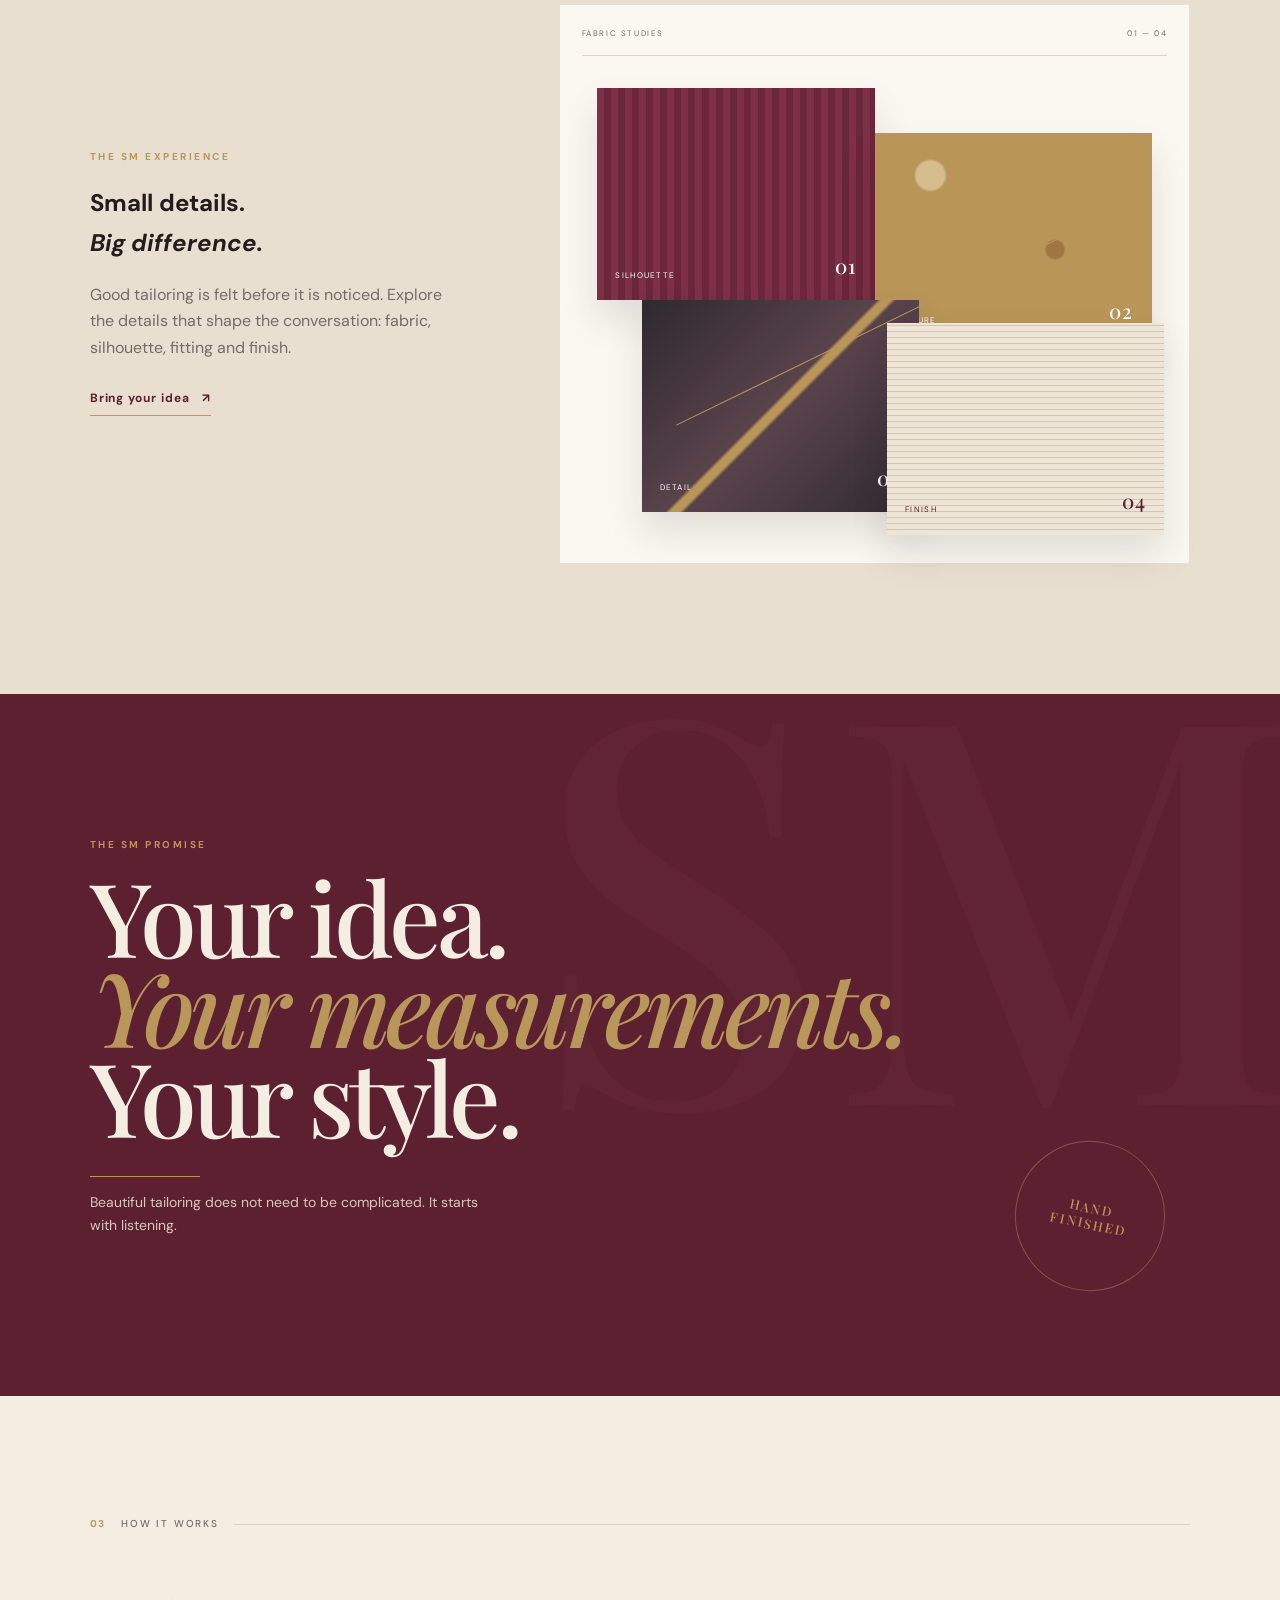
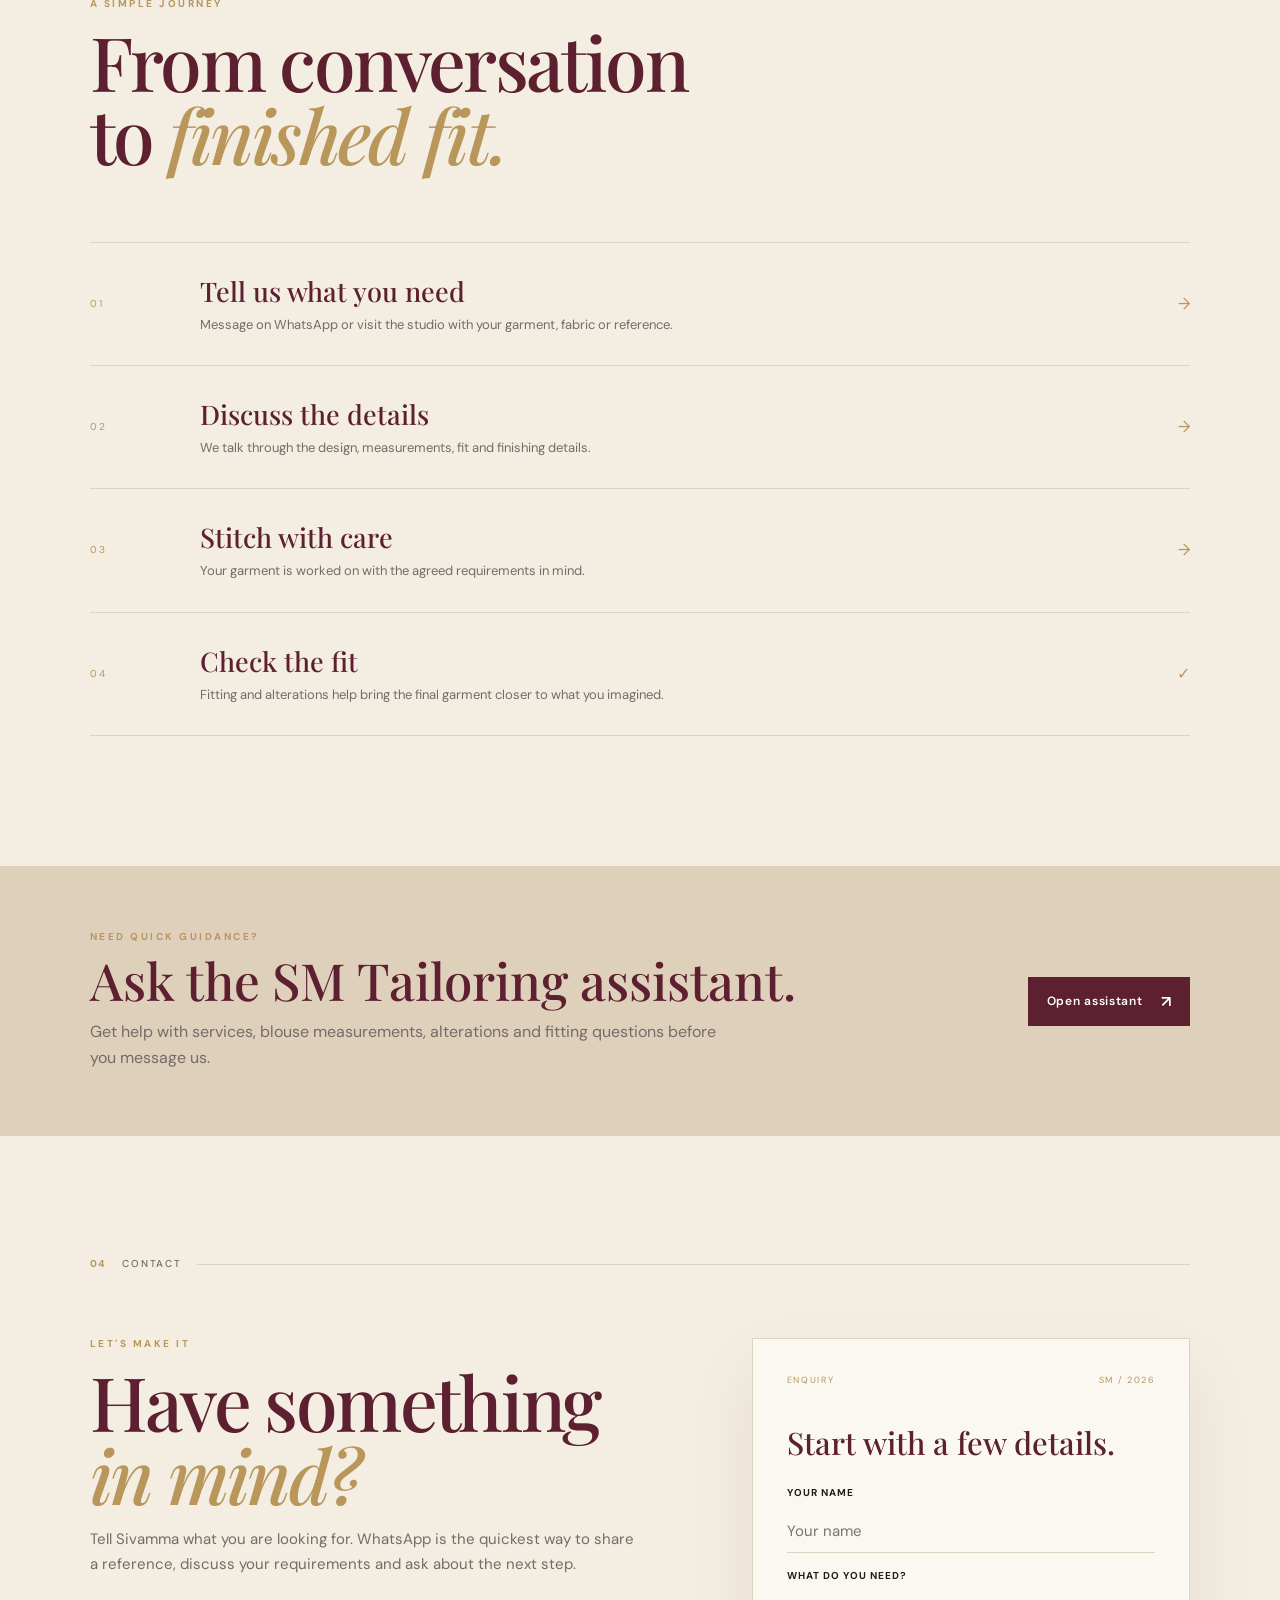
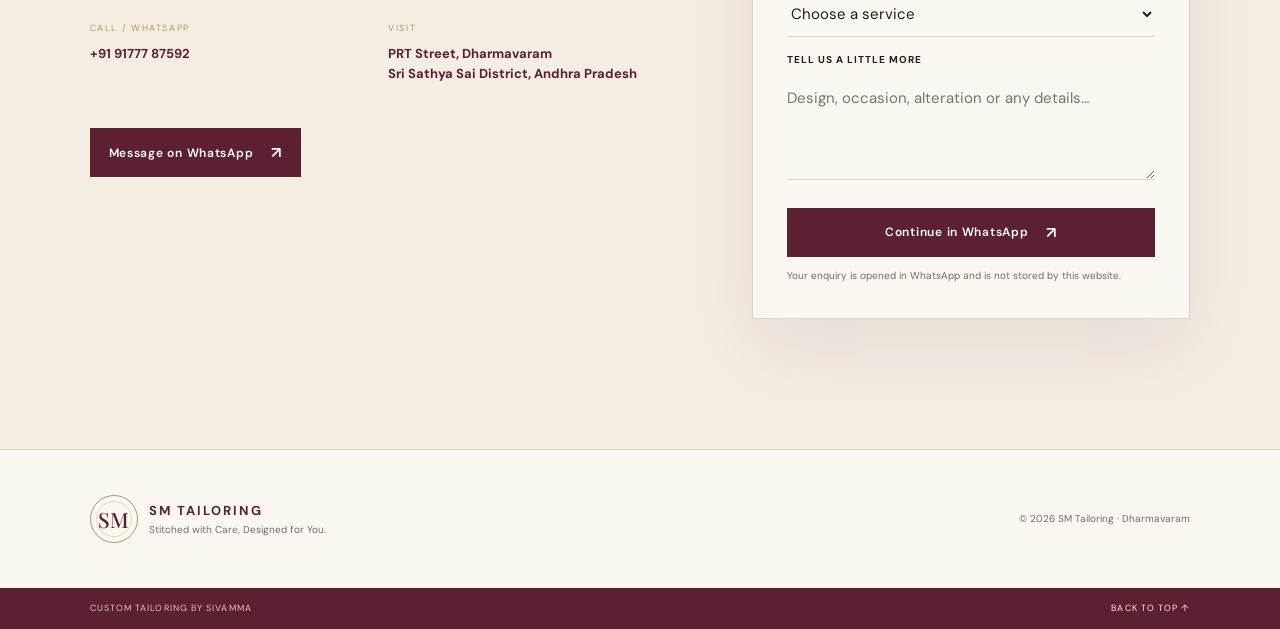
==== commit d293937f: "Redesign homepage toward luxury visual target" ====
--- a/index.html
+++ b/index.html
@@ -38,17 +38,17 @@
 <header class="site-header" id="top">
   <a class="brand" href="#home" aria-label="SM Tailoring home"><span class="monogram">SM</span><span><b>SM TAILORING</b><small>Stitched with Care, Designed for You.</small></span></a>
   <button class="menu-toggle" aria-label="Open navigation" aria-expanded="false"><span></span><span></span></button>
-  <nav class="nav" aria-label="Primary navigation"><a href="#story">Our story</a><a href="#services">Services</a><a href="#process">Process</a><a href="#contact">Contact</a><a class="nav-cta magnetic" href="https://wa.me/919177787592?text=Hello%20SM%20Tailoring%2C%20I%27d%20like%20to%20enquire." target="_blank" rel="noopener"><span>WhatsApp</span><i>↗</i></a></nav>
+  <nav class="nav" aria-label="Primary navigation"><a href="#home">Home</a><a href="#services">Services</a><a href="ai-assistant.html">AI Assistant</a><a href="creative-studio.html">Creative Studio</a><a href="#story">About</a><a href="#contact">Contact</a><a class="nav-cta magnetic" href="https://wa.me/919177787592?text=Hello%20SM%20Tailoring%2C%20I%27d%20like%20to%20enquire." target="_blank" rel="noopener"><span>WhatsApp</span><i>↗</i></a></nav>
 </header>
 <main>
 <section class="hero" id="home">
   <canvas id="thread-canvas" aria-hidden="true"></canvas><div class="hero-wash" aria-hidden="true"></div>
   <div class="hero-grid">
-    <div class="hero-copy reveal"><div class="hero-label"><span></span> DHARMAVARAM · ANDHRA PRADESH</div><p class="hero-kicker split-text">A little atelier for beautiful fits.</p><h1>Made to fit.<br><em>Made to feel.</em></h1><p class="hero-lead">Custom blouse stitching, thoughtful alterations and women's tailoring, finished with the care of a personal fitting.</p>
+    <div class="hero-copy reveal"><div class="hero-label"><span></span> DHARMAVARAM · ANDHRA PRADESH</div><p class="hero-kicker split-text">STITCHING YOUR DREAMS, PERFECTLY</p><h1>SM<br><em>TAILORING</em></h1><p class="hero-lead">Custom blouse stitching, beautiful designs, precise alterations and women's tailoring — crafted around your style and finished with care.</p>
       <div class="actions"><a class="button primary magnetic" href="https://wa.me/919177787592?text=Hello%20SM%20Tailoring%2C%20I%27d%20like%20to%20discuss%20a%20garment." target="_blank" rel="noopener"><span>Start an enquiry</span><i>↗</i></a><a class="button secondary" href="#services"><span>Explore the atelier</span><i>↓</i></a></div>
-      <div class="hero-meta"><span><b>01</b> Custom fit</span><span><b>02</b> Hand-finished</span><span><b>03</b> Personal care</span></div>
+      <div class="hero-meta"><span><b>01</b> Custom fit</span><span><b>02</b> Beautiful designs</span><span><b>03</b> Trusted care</span></div>
     </div>
-    <div class="hero-visual reveal reveal-delay" aria-label="Decorative tailoring artwork"><div class="fashion-orbit orbit-one"></div><div class="fashion-orbit orbit-two"></div><div class="fashion-orbit orbit-three"></div>
+    <div class="hero-visual reveal reveal-delay" aria-label="SM Tailoring craftsmanship"><div class="hero-photo" role="img" aria-label="Tailor sewing fabric at a sewing machine"></div><div class="fashion-orbit orbit-one"></div><div class="fashion-orbit orbit-two"></div><div class="fashion-orbit orbit-three"></div>
       <div class="hero-medallion"><span class="medallion-ring ring-a"></span><span class="medallion-ring ring-b"></span><span class="needle-line"></span><strong>SM</strong><small>EST. · TAILORING</small></div>
       <div class="floating-tag tag-one"><small>01</small><span>Measure</span></div><div class="floating-tag tag-two"><small>02</small><span>Shape</span></div><div class="floating-tag tag-three"><small>03</small><span>Stitch</span></div><div class="floating-tag tag-four"><small>04</small><span>Finish</span></div>
     </div>
